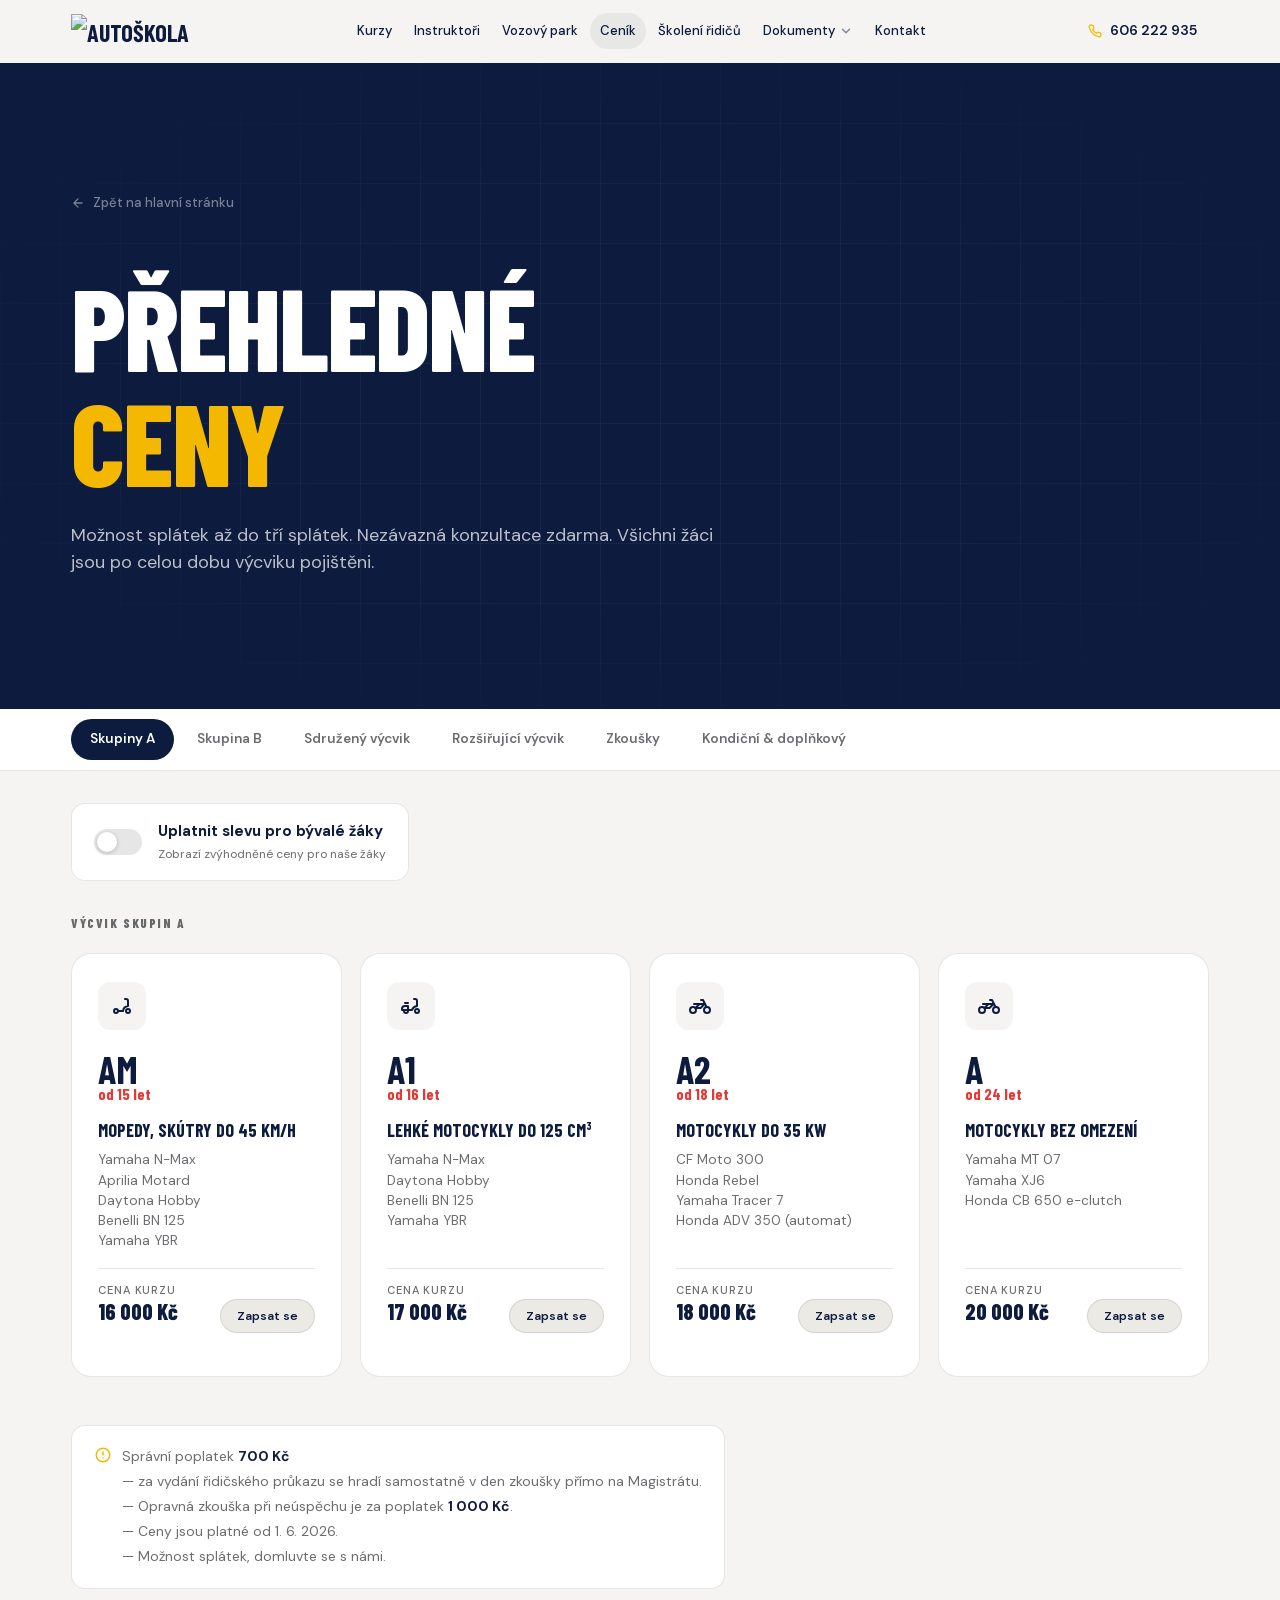
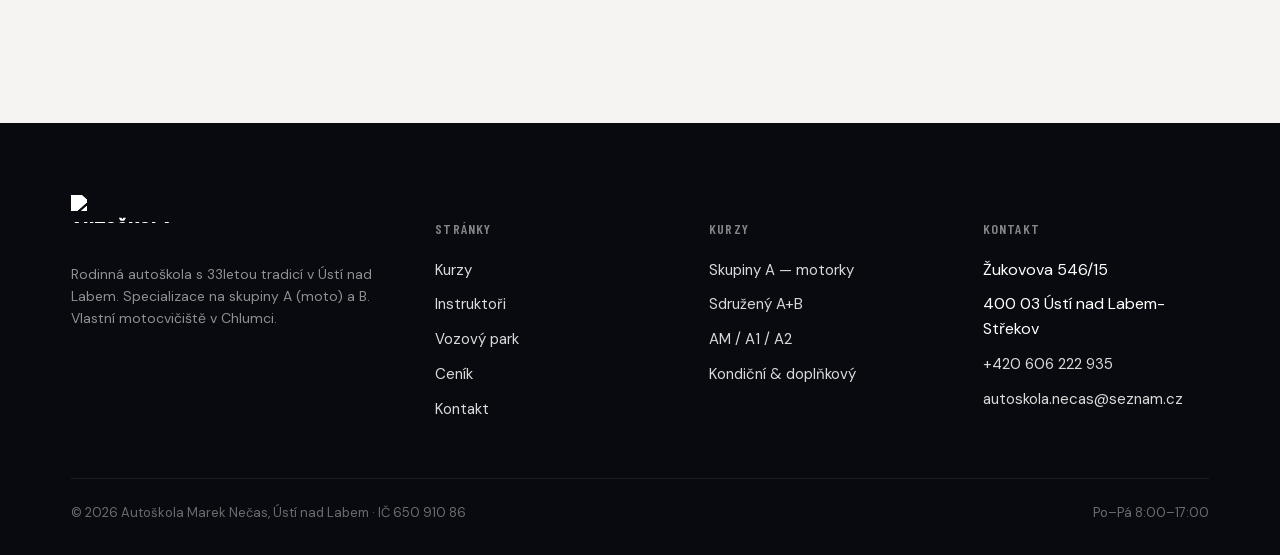
==== cenik.html @ 8b12ded9 "Update pricing details for driving tests and retakes in cenik.html and index.html" ====
<!doctype html>
<html lang="cs">
<head>
<meta charset="utf-8" />
<meta name="viewport" content="width=device-width,initial-scale=1" />
<link rel="icon" href="favicon.ico" sizes="48x48 32x32 16x16">
<link rel="icon" href="favicon.svg" type="image/svg+xml">
<link rel="icon" type="image/png" sizes="48x48" href="favicon-48.png">
<link rel="icon" type="image/png" sizes="32x32" href="favicon-32.png">
<link rel="apple-touch-icon" href="apple-touch-icon.png">
<title>Ceník kurzů — Autoškola Nečas Ústí nad Labem</title>
<meta name="description" content="Kompletní ceník Autoškoly Nečas — skupiny AM, A1, A2, A, sdružený výcvik A+B. Zkoušky, kondiční jízdy, převod žáka. Ústí nad Labem, tel: 606 222 935." />
<link rel="canonical" href="https://www.autoskolanecas.cz/cenik.html" />
<meta name="robots" content="index, follow" />
<meta property="og:type" content="website" />
<meta property="og:url" content="https://www.autoskolanecas.cz/cenik.html" />
<meta property="og:title" content="Ceník kurzů — Autoškola Nečas Ústí nad Labem" />
<meta property="og:description" content="Kompletní ceník Autoškoly Nečas — skupiny AM, A1, A2, A, sdružený výcvik A+B. Zkoušky, kondiční jízdy. Ústí nad Labem." />
<meta property="og:image" content="https://www.autoskolanecas.cz/images/hero_section.jpg" />
<meta property="og:locale" content="cs_CZ" />
<meta property="og:site_name" content="Autoškola Nečas" />
<meta name="twitter:card" content="summary_large_image" />
<meta name="twitter:title" content="Ceník kurzů — Autoškola Nečas Ústí nad Labem" />
<meta name="twitter:description" content="Kompletní ceník Autoškoly Nečas — skupiny AM, A1, A2, A, sdružený výcvik A+B. Ústí nad Labem." />
<meta name="twitter:image" content="https://www.autoskolanecas.cz/images/hero_section.jpg" />
<meta name="geo.region" content="CZ-US" />
<meta name="geo.placename" content="Ústí nad Labem" />
<meta name="geo.position" content="50.6607;14.0335" />
<meta name="ICBM" content="50.6607, 14.0335" />
<link rel="stylesheet" href="css/fonts.css">
<link rel="stylesheet" href="css/style.css">
<link rel="stylesheet" href="css/tabler-subset.css">
<script type="application/ld+json">
{
  "@context": "https://schema.org",
  "@type": "WebPage",
  "@id": "https://www.autoskolanecas.cz/cenik.html",
  "url": "https://www.autoskolanecas.cz/cenik.html",
  "name": "Ceník kurzů — Autoškola Nečas Ústí nad Labem",
  "description": "Kompletní ceník Autoškoly Nečas — skupiny AM, A1, A2, A, sdružený výcvik A+B. Zkoušky, kondiční jízdy, Ústí nad Labem.",
  "isPartOf": {"@id": "https://www.autoskolanecas.cz/#website"},
  "about": {"@id": "https://www.autoskolanecas.cz/#business"},
  "inLanguage": "cs-CZ",
  "breadcrumb": {
    "@type": "BreadcrumbList",
    "itemListElement": [
      {"@type": "ListItem", "position": 1, "name": "Domů", "item": "https://www.autoskolanecas.cz/"},
      {"@type": "ListItem", "position": 2, "name": "Ceník", "item": "https://www.autoskolanecas.cz/cenik.html"}
    ]
  }
}
</script>
<style>
/* PAGE HERO */
.page-hero{background:var(--ink); color:#fff; padding:clamp(80px,11vw,130px) 0 clamp(64px,9vw,104px); position:relative; overflow:hidden}

.page-hero::after{content:""; position:absolute; inset:0; background-image:linear-gradient(rgba(255,255,255,.045) 1px, transparent 1px), linear-gradient(90deg, rgba(255,255,255,.045) 1px, transparent 1px); background-size:60px 60px; -webkit-mask-image:radial-gradient(ellipse at center, black 40%, transparent 85%); mask-image:radial-gradient(ellipse at center, black 40%, transparent 85%); pointer-events:none}
.page-hero__inner{position:relative; z-index:1}
/* Obrázek ceníku dočasně vypnutý — pro obnovení odkomentuj tento blok i <picture> v HTML níže
.page-hero__photo{position:absolute; inset:0; width:100%; height:100%; z-index:0}
.page-hero__photo picture{display:block; width:100%; height:100%}
.page-hero__photo img{width:100%; height:100%; object-fit:cover; object-position:right center}
@media(max-width:600px){.page-hero__photo{display:none}}
*/
.page-hero .eyebrow{color:#FFD94A; border-color:rgba(255,204,0,.30); background:rgba(255,204,0,.10)}
.page-hero h1{color:#fff; margin:20px 0 22px}
.page-hero__lead{font-size:clamp(16px, 1.4vw, 19px); color:rgba(255,255,255,.72); max-width:56ch; line-height:1.55; margin:0; min-height:calc(1.55em * 3)}
@media(max-width:460px){.page-hero__lead{min-height:calc(1.55em * 4)}}
@media(max-width:360px){.page-hero__lead{min-height:calc(1.55em * 5)}}
.back-link{display:inline-flex; align-items:center; gap:8px; color:rgba(255,255,255,.45); font-size:13px; font-weight:500; text-decoration:none; margin-bottom:36px; transition:color .15s ease}
.back-link svg{width:14px; height:14px}
.back-link:hover{color:rgba(255,255,255,.9)}

/* SECTION */
.section{padding:clamp(72px, 10vw, 120px) 0}

/* PRICE TABLE */
.price-list{display:flex; flex-direction:column; gap:10px}
.price-row{display:grid; grid-template-columns:80px 1fr 160px 120px; gap:24px; align-items:center; background:#fff; border:1px solid var(--line); border-radius:var(--r-md); padding:20px 24px; transition:border-color .15s ease}
.price-row:hover{border-color:rgba(245,184,0,.50)}
.price-row.is-feature{background:var(--ink); color:#fff; border-color:transparent}
.price-row.is-feature .price-row__group{color:var(--red-2)}
.price-row.is-feature .price-row__desc{color:rgba(255,255,255,.65)}
.price-row.is-feature .price-row__price{color:#fff}
.price-row.is-feature .price-row__price small{color:rgba(255,255,255,.5)}
.price-row__group{font-family:var(--f-display); font-weight:700; font-size:48px; line-height:1; color:var(--ink)}
.price-row__name{font-family:var(--f-display); font-size:18px; font-weight:700; text-transform:uppercase; line-height:1.1}
.price-row__desc{color:var(--muted); font-size:13px; margin:6px 0 0}
.price-row__price{font-family:var(--f-display); font-weight:800; font-size:24px; color:var(--ink); line-height:1; display:flex; flex-direction:column; gap:4px; text-align:right}
.price-row__price small{font-family:var(--f-text); font-size:11px; font-weight:500; color:var(--muted); letter-spacing:.08em; text-transform:uppercase}
.price-row__action{text-align:right}
@media (max-width:780px){.price-row{grid-template-columns:60px 1fr; gap:14px} .price-row__price, .price-row__action{grid-column:span 2; text-align:left} .price-row__action{padding-top:8px; border-top:1px solid var(--line)} .price-row.is-feature .price-row__action{border-top-color:rgba(255,255,255,.12)} .price-row__group{font-size:38px}}

.price-note{display:inline-flex; align-items:center; gap:10px; font-size:14px; color:var(--muted); background:#fff; border:1px solid var(--line); padding:14px 18px; border-radius:var(--r-md); margin-top:24px}
.price-note svg{width:18px; height:18px; color:var(--red); flex:0 0 auto}

/* COURSE CARDS */
.courses__grid{display:grid; grid-template-columns:repeat(4, 1fr); gap:18px; margin-bottom:8px}
.course{background:#fff; border:1px solid var(--line); border-radius:var(--r-lg); padding:28px 26px; display:flex; flex-direction:column; justify-content:space-between; min-height:300px; transition:box-shadow .2s ease, border-color .2s ease; position:relative}
.course:hover{box-shadow:0 24px 50px -24px rgba(15,17,23,.18); border-color:rgba(245,184,0,.50)}
.course__icon{width:48px; height:48px; border-radius:12px; background:var(--paper); display:flex; align-items:center; justify-content:center; color:var(--ink); margin-bottom:20px; flex-shrink:0}
.course__icon .ti{font-size:24px; line-height:1; display:flex}
.course__icons{display:flex; align-items:center; gap:8px; margin-bottom:20px}
.course__icons .course__icon{margin-bottom:0}
.course__icons-sep{font-size:13px; font-weight:700; opacity:.4; line-height:1}
.course__group{font-family:var(--f-display); font-weight:700; font-size:38px; line-height:1; color:var(--ink); letter-spacing:-.01em; display:flex; align-items:baseline; gap:10px; flex-wrap:wrap}
.course__group .age{font-family:var(--f-text); font-size:11px; font-weight:600; color:var(--muted); letter-spacing:.1em; text-transform:uppercase}
.course__name-row{display:flex; align-items:center; justify-content:space-between; gap:12px; margin:8px 0 10px}
.course__name{font-family:var(--f-display); font-size:18px; font-weight:700; line-height:1.1; text-transform:uppercase; margin:8px 0 10px}
.course__desc{color:var(--muted); font-size:13.5px; line-height:1.5; margin:0 0 16px; flex:1}
.course--feature > div:first-child{display:flex; flex-direction:column}
.course__foot{display:flex; align-items:center; justify-content:space-between; gap:12px; padding-top:16px; border-top:1px solid var(--line); margin-top:auto}
.course__price{font-family:var(--f-display); font-weight:800; font-size:22px; color:var(--ink); line-height:1; display:flex; flex-direction:column; gap:4px}
.course__price small{font-family:var(--f-text); font-size:11px; font-weight:500; color:var(--muted); letter-spacing:.08em; text-transform:uppercase}
.course__more{font-family:var(--f-text); font-size:12px; font-weight:600; color:var(--ink); background:var(--paper-2); border:1px solid var(--line); border-radius:999px; padding:7px 16px; text-decoration:none; white-space:nowrap; flex-shrink:0; transition:background .15s, color .15s, border-color .15s}
.course__more:hover{background:var(--ink); color:#fff; border-color:var(--ink)}
.course--feature{grid-column:span 2; background:var(--ink); color:#fff; display:grid; grid-template-columns:1fr auto; gap:24px; position:relative; overflow:hidden; border-color:transparent}
.course--feature::before{content:""; position:absolute; inset:0; background:radial-gradient(closest-side, rgba(245,184,0,.20), transparent 70%); top:-40%; right:-40%; width:80%; height:80%; filter:blur(40px)}
.course--feature > *{position:relative; z-index:1}
.course--feature .course__icon{background:rgba(255,255,255,.10); color:#fff}
.course--feature .course__group{color:#fff}
.course--feature .course__group .age{color:rgba(255,255,255,.6)}
.course--feature .course__name{color:#fff}
.course--feature .course__desc{color:rgba(255,255,255,.7)}
.course--feature .course__price{color:#fff}
.course--feature .course__price small{color:rgba(255,255,255,.5)}
.course--feature .course__foot{border-top-color:rgba(255,255,255,.14)}
.course--feature .course__more{color:#fff; background:rgba(255,255,255,.10); border-color:rgba(255,255,255,.20)}
.course--feature .course__more:hover{background:var(--red); color:var(--ink); border-color:var(--red)}
.course--dark{background:var(--ink); color:#fff; border-color:transparent}
.course--dark .course__icon{background:rgba(255,255,255,.10); color:#fff}
.course--dark .course__group{color:#fff}
.course--dark .course__group .age{color:rgba(255,255,255,.6)}
.course--dark .course__name{color:#fff}
.course--dark .course__desc{color:rgba(255,255,255,.7)}
.course--dark .course__price{color:#fff}
.course--dark .course__price small{color:rgba(255,255,255,.5)}
.course--dark .course__foot{border-top-color:rgba(255,255,255,.14)}
.course--dark .course__more{color:#fff; background:rgba(255,255,255,.10); border-color:rgba(255,255,255,.20)}
.course--dark .course__more:hover{background:var(--red); color:var(--ink); border-color:var(--red)}
.course--dark:hover{border-color:rgba(245,184,0,.55)}
.course__badge{display:inline-flex; background:var(--red); color:var(--ink); font-size:10px; font-weight:700; letter-spacing:.08em; text-transform:uppercase; padding:4px 9px; border-radius:999px}
.course__top{display:flex; align-items:center; justify-content:space-between; margin-bottom:20px}
.course__top .course__icons{margin-bottom:0}
.course__visual{display:flex; align-items:flex-end; justify-content:flex-end; margin:-28px -26px -28px 0}
.big-letter{font-family:var(--f-display); font-weight:700; font-size:220px; line-height:.78; color:rgba(255,255,255,.06); letter-spacing:-.04em; user-select:none}
@media (max-width:1080px){.courses__grid{grid-template-columns:1fr 1fr} .course--feature{grid-column:span 2}}
@media (max-width:640px){.courses__grid{grid-template-columns:1fr} .course--feature{grid-column:span 1} .big-letter{display:none} .course{min-height:0}}
@media (max-width:480px){.absolvent-bar{flex-wrap:wrap; gap:10px; width:100%} .absolvent-text strong{font-size:14px}}

/* Category dividers */
.price-cat{display:flex; align-items:center; flex-wrap:wrap; gap:8px 16px; padding:36px 0 16px; margin-bottom:4px}
.price-cat:first-child{padding-top:0}
.price-cat__label{font-family:var(--f-display); font-weight:800; font-size:13px; letter-spacing:.12em; text-transform:uppercase; color:var(--muted); white-space:nowrap}
.price-cat__line{flex:1; min-width:24px; height:1px; background:var(--line)}
.price-cat__note{font-size:12px; font-weight:500; color:var(--muted); font-style:italic; word-break:break-word}

/* Anchor tab nav */
.price-nav{background:#fff; border-bottom:1px solid var(--line); position:sticky; top:var(--nav-h); z-index:40; overflow-x:auto; -webkit-overflow-scrolling:touch; scrollbar-width:none}
.price-nav::-webkit-scrollbar{display:none}
.price-nav__inner{display:flex; gap:4px; padding:10px var(--pad); max-width:var(--max); margin:0 auto; white-space:nowrap}
.price-nav__link{display:inline-flex; align-items:center; padding:9px 18px; border-radius:999px; font-size:13.5px; font-weight:600; text-decoration:none; color:var(--muted); transition:background .15s ease, color .15s ease; border:1.5px solid transparent}
.price-nav__link:hover{background:var(--paper); color:var(--ink)}
.price-nav__link.is-active{background:var(--ink); color:#fff}

/* scroll-margin so sticky nav + price-nav don't cover anchors */
.price-anchor{scroll-margin-top:123px}

/* Tabbed panels */
.price-panel{display:none}
.price-panel.is-active{display:block}

/* DISCOUNT PANEL */
.sleva-panel{background:var(--ink); border:1.5px solid rgba(245,184,0,.50); border-radius:var(--r-lg); padding:28px 32px; margin-bottom:48px; position:relative; overflow:hidden}
.sleva-panel::before{content:""; position:absolute; inset:0; background:radial-gradient(600px 300px at 100% 0%, rgba(245,184,0,.15), transparent 60%); pointer-events:none}
.sleva-panel__head{display:flex; align-items:center; gap:14px; margin-bottom:20px; position:relative; z-index:1}
.sleva-panel__icon{width:44px; height:44px; background:var(--red); border-radius:12px; display:flex; align-items:center; justify-content:center; flex-shrink:0}
.sleva-panel__icon svg{width:22px; height:22px; color:var(--ink)}
.sleva-panel__title{font-family:var(--f-display); font-weight:800; font-size:20px; text-transform:uppercase; color:#fff; letter-spacing:.01em}
.sleva-panel__grid{display:grid; grid-template-columns:repeat(3,1fr); gap:16px; position:relative; z-index:1}
.sleva-panel__item{background:rgba(255,255,255,.06); border:1px solid rgba(255,255,255,.10); border-radius:var(--r-md); padding:18px 20px}
.sleva-panel__amount{font-family:var(--f-display); font-weight:700; font-size:32px; color:var(--red-2); line-height:1; margin-bottom:8px}
.sleva-panel__desc{font-size:13px; color:rgba(255,255,255,.70); line-height:1.5}
.sleva-panel__desc strong{color:#fff; font-weight:600}
@media(max-width:680px){.sleva-panel__grid{grid-template-columns:1fr} .sleva-panel{padding:20px 20px}}

.course__name-row .course__name{margin:0}

/* ABSOLVENT TOGGLE */
.absolvent-bar{display:inline-flex; align-items:center; gap:16px; background:#fff; border:1.5px solid var(--line); border-radius:var(--r-md); padding:16px 22px; margin-bottom:32px; cursor:pointer; transition:border-color .15s, box-shadow .15s; user-select:none}
.absolvent-bar:hover{border-color:rgba(245,184,0,.55); box-shadow:0 4px 16px -8px rgba(15,17,23,.10)}
.absolvent-bar input{position:absolute; opacity:0; width:0; height:0; pointer-events:none}
.absolvent-switch{width:48px; height:26px; background:var(--line); border-radius:999px; position:relative; flex-shrink:0; transition:background .2s}
.absolvent-switch::after{content:""; position:absolute; top:3px; left:3px; width:20px; height:20px; background:#fff; border-radius:50%; box-shadow:0 1px 4px rgba(0,0,0,.22); transition:transform .2s}
.absolvent-bar:has(input:checked) .absolvent-switch{background:var(--red)}
.absolvent-bar:has(input:checked) .absolvent-switch::after{transform:translateX(22px)}
.absolvent-text{display:flex; flex-direction:column; gap:2px}
.absolvent-text strong{font-size:15px; font-weight:700; color:var(--ink)}
.absolvent-text span{font-size:12px; color:var(--muted)}

/* PRICE TOGGLE */
.price-swap{display:grid}
.price-std,.price-was{grid-row:1;grid-column:1}
.price-was{visibility:hidden; text-decoration:line-through; text-decoration-color:#FFD94A; text-decoration-thickness:1.5px; opacity:.6}
.price-dis{visibility:hidden; display:block}
.price-spacer{display:block; height:22px; flex-shrink:0}
.price-for{display:none}
.is-absolvent .price-std{visibility:hidden}
.is-absolvent .price-was{visibility:visible}
.is-absolvent .price-dis{visibility:visible}

</style>
</head>
<body>

<!-- NAV -->
<nav class="nav is-transparent" id="siteNav" aria-label="Hlavní navigace">
  <div class="nav__inner">
    <a href="index.html" class="logo"><img src="images/necas.svg" alt="Autoškola Nečas" width="135" height="34"></a>
    <div class="nav__links">
      <a href="index.html#kurzy">Kurzy</a>
      <a href="instruktori.html">Instruktoři</a>
      <a href="vozovy-park.html">Vozový park</a>
      <a href="cenik.html" class="active">Ceník</a>
      <a href="skoleni-ridicu.html">Školení řidičů</a>
      <div class="nav__drop">
        <a href="#">Dokumenty <svg viewBox="0 0 24 24" fill="none" stroke="currentColor" stroke-width="2.5" stroke-linecap="round" stroke-linejoin="round"><path d="M6 9l6 6 6-6"/></svg></a>
        <div class="nav__drop-menu">
          <a href="https://www.autoskolanecas.cz/_files/ugd/nova_zadost.pdf" target="_blank" download><div class="nav__drop-icon"><svg viewBox="0 0 24 24" fill="none" stroke="currentColor" stroke-width="2" stroke-linecap="round" stroke-linejoin="round"><path d="M14 2H6a2 2 0 0 0-2 2v16a2 2 0 0 0 2 2h12a2 2 0 0 0 2-2V8z"/><polyline points="14 2 14 8 20 8"/></svg></div><div class="nav__drop-label"><span>Přihláška do kurzu</span><small>PDF ke stažení</small></div></a>
          <a href="https://www.autoskolanecas.cz/_files/ugd/Posudekozdravotnizpusobilosti.doc" target="_blank" download><div class="nav__drop-icon"><svg viewBox="0 0 24 24" fill="none" stroke="currentColor" stroke-width="2" stroke-linecap="round" stroke-linejoin="round"><path d="M14 2H6a2 2 0 0 0-2 2v16a2 2 0 0 0 2 2h12a2 2 0 0 0 2-2V8z"/><polyline points="14 2 14 8 20 8"/></svg></div><div class="nav__drop-label"><span>Posudek zdravotní způsobilosti</span><small>DOC ke stažení</small></div></a>
        </div>
      </div>
      <a href="index.html#kontakt">Kontakt</a>
    </div>
    <div class="nav__cta">
      <a href="tel:+420606222935" class="nav__phone">
        <svg viewBox="0 0 24 24" fill="none" stroke="currentColor" stroke-width="2.2" stroke-linecap="round" stroke-linejoin="round"><path d="M22 16.92v3a2 2 0 0 1-2.18 2 19.79 19.79 0 0 1-8.63-3.07 19.5 19.5 0 0 1-6-6A19.79 19.79 0 0 1 2.12 4.18 2 2 0 0 1 4.11 2h3a2 2 0 0 1 2 1.72c.13.96.37 1.9.72 2.81a2 2 0 0 1-.45 2.11L8.09 9.91a16 16 0 0 0 6 6l1.27-1.27a2 2 0 0 1 2.11-.45c.91.35 1.85.59 2.81.72A2 2 0 0 1 22 16.92z"/></svg>
        606 222 935
      </a>
      <button class="nav__burger" id="burgerBtn" aria-label="Menu">
        <svg viewBox="0 0 24 24" fill="none" stroke="currentColor" stroke-width="2" stroke-linecap="round"><path d="M4 7h16M4 12h16M4 17h16"/></svg>
      </button>
    </div>
  </div>
</nav>
<div class="nav__drawer" id="navDrawer">
  <button class="nav__drawer-close" id="drawerClose"><svg viewBox="0 0 24 24" width="20" height="20" fill="none" stroke="currentColor" stroke-width="2" stroke-linecap="round"><path d="M6 6l12 12M18 6L6 18"/></svg></button>
  <div class="nav__drawer-card">
    <a href="index.html#kurzy">Kurzy <svg viewBox="0 0 24 24" width="18" height="18" fill="none" stroke="currentColor" stroke-width="2" stroke-linecap="round"><path d="M5 12h14M13 6l6 6-6 6"/></svg></a>
    <a href="instruktori.html">Instruktoři <svg viewBox="0 0 24 24" width="18" height="18" fill="none" stroke="currentColor" stroke-width="2" stroke-linecap="round"><path d="M5 12h14M13 6l6 6-6 6"/></svg></a>
    <a href="vozovy-park.html">Vozový park <svg viewBox="0 0 24 24" width="18" height="18" fill="none" stroke="currentColor" stroke-width="2" stroke-linecap="round"><path d="M5 12h14M13 6l6 6-6 6"/></svg></a>
    <a href="cenik.html" style="background:var(--paper)">Ceník <svg viewBox="0 0 24 24" width="18" height="18" fill="none" stroke="currentColor" stroke-width="2" stroke-linecap="round"><path d="M5 12h14M13 6l6 6-6 6"/></svg></a>
    <a href="skoleni-ridicu.html">Školení řidičů <svg viewBox="0 0 24 24" width="18" height="18" fill="none" stroke="currentColor" stroke-width="2" stroke-linecap="round"><path d="M5 12h14M13 6l6 6-6 6"/></svg></a>
    <a href="index.html#kontakt">Kontakt <svg viewBox="0 0 24 24" width="18" height="18" fill="none" stroke="currentColor" stroke-width="2" stroke-linecap="round"><path d="M5 12h14M13 6l6 6-6 6"/></svg></a>
    <a href="tel:+420606222935" style="margin-top:8px; background:var(--red); color:var(--ink);">Zavolat: 606 222 935 <svg viewBox="0 0 24 24" width="18" height="18" fill="none" stroke="currentColor" stroke-width="2" stroke-linecap="round"><path d="M22 16.92v3a2 2 0 0 1-2.18 2 19.79 19.79 0 0 1-8.63-3.07 19.5 19.5 0 0 1-6-6A19.79 19.79 0 0 1 2.12 4.18 2 2 0 0 1 4.11 2h3a2 2 0 0 1 2 1.72c.13.96.37 1.9.72 2.81a2 2 0 0 1-.45 2.11L8.09 9.91a16 16 0 0 0 6 6l1.27-1.27a2 2 0 0 1 2.11-.45c.91.35 1.85.59 2.81.72A2 2 0 0 1 22 16.92z"/></svg></a>
  </div>
</div>

<main>

<!-- PAGE HERO -->
<section class="page-hero">
  <!-- Obrázek ceníku dočasně vypnutý — pro obnovení odkomentuj a zapni i CSS blok .page-hero__photo
  <div class="page-hero__photo" aria-hidden="true">
    <picture>
      <source media="(max-width:600px)" srcset="images/cenik_hero_mobile.jpg">
      <img src="images/cenik_final.webp" width="2352" height="1008" alt="Ceník výcviku Autoškoly Nečas — platný od 1. 6. 2026">
    </picture>
  </div>
  -->
  <div class="container">
    <div class="page-hero__inner">
      <a href="index.html" class="back-link" data-anim="fade">
        <svg viewBox="0 0 24 24" fill="none" stroke="currentColor" stroke-width="2.2" stroke-linecap="round" stroke-linejoin="round"><path d="M19 12H5M12 19l-7-7 7-7"/></svg>
        Zpět na hlavní stránku
      </a>
      <h1 data-anim="up" data-delay="2">Přehledné<br/><span class="accent">ceny</span></h1>
      <p class="page-hero__lead" data-anim="up" data-delay="3">Možnost splátek až do tří splátek. Nezávazná konzultace zdarma. Všichni žáci jsou po celou dobu výcviku pojištěni.</p>
    </div>
  </div>
</section>

<nav class="price-nav" aria-label="Sekce ceníku">
  <div class="price-nav__inner">
    <a href="#skupiny-a" class="price-nav__link is-active" data-tab="skupiny-a">Skupiny A</a>
    <a href="#skupina-b" class="price-nav__link" data-tab="skupina-b">Skupina B</a>
    <a href="#sdruzeny" class="price-nav__link" data-tab="sdruzeny">Sdružený výcvik</a>
    <a href="#rozsirujici" class="price-nav__link" data-tab="rozsirujici">Rozšiřující výcvik</a>
    <a href="#zkousky" class="price-nav__link" data-tab="zkousky">Zkoušky</a>
    <a href="#kondicni" class="price-nav__link" data-tab="kondicni">Kondiční &amp; doplňkový</a>
  </div>
</nav>

<!-- PRICE TABLE -->
<section class="section" style="background:var(--paper); padding-top:32px">
  <div class="container">

    <!-- ABSOLVENT TOGGLE -->
    <label class="absolvent-bar" data-anim="up">
      <input type="checkbox" id="absolventCheck">
      <span class="absolvent-switch"></span>
      <span class="absolvent-text">
        <strong>Uplatnit slevu pro bývalé žáky</strong>
        <span>Zobrazí zvýhodněné ceny pro naše žáky</span>
      </span>
    </label>

    <!-- Panel: Skupiny A -->
    <div class="price-panel is-active" id="pnl-skupiny-a">
      <div class="price-cat" data-anim="fade">
        <span class="price-cat__label">Výcvik skupin A</span>
      </div>
      <div class="courses__grid">
        <article class="course" data-anim="up">
          <div class="course__icon"><i class="ti ti-scooter"></i></div>
          <div class="course__group">AM</div>
          <div style="font-size:16px;font-weight:700;font-family:var(--f-display);color:#E53935;margin:-6px 0 6px">od 15 let</div>
          <div class="course__name">Mopedy, skútry do 45&nbsp;km/h</div>
          <p class="course__desc">Yamaha N-Max<br>Aprilia Motard<br>Daytona Hobby<br>Benelli BN 125<br>Yamaha YBR</p>
          <div class="course__foot">
            <div class="course__price"><small>cena kurzu</small>16 000 Kč<span class="price-spacer"></span></div>
            <a href="index.html#contactForm" class="course__more">Zapsat se</a>
          </div>
        </article>
        <article class="course" data-anim="up" data-delay="1">
          <div class="course__icon"><i class="ti ti-moped"></i></div>
          <div class="course__group">A1</div>
          <div style="font-size:16px;font-weight:700;font-family:var(--f-display);color:#E53935;margin:-6px 0 6px">od 16 let</div>
          <div class="course__name">Lehké motocykly do 125&nbsp;cm³</div>
          <p class="course__desc">Yamaha N-Max<br>Daytona Hobby<br>Benelli BN 125<br>Yamaha YBR</p>
          <div class="course__foot">
            <div class="course__price"><small>cena kurzu</small><span class="price-swap"><span class="price-std">17 000 Kč</span><span class="price-was">17 000 Kč</span></span><span class="price-dis">15 000 Kč</span><small class="price-for">pro naše žáky sk. A</small></div>
            <a href="index.html#contactForm" class="course__more">Zapsat se</a>
          </div>
        </article>
        <article class="course" data-anim="up" data-delay="2">
          <div class="course__icon"><i class="ti ti-motorbike"></i></div>
          <div class="course__group">A2</div>
          <div style="font-size:16px;font-weight:700;font-family:var(--f-display);color:#E53935;margin:-6px 0 6px">od 18 let</div>
          <div class="course__name">Motocykly do 35&nbsp;kW</div>
          <p class="course__desc">CF Moto 300<br>Honda Rebel<br>Yamaha Tracer 7<br>Honda ADV 350 (automat)</p>
          <div class="course__foot">
            <div class="course__price"><small>cena kurzu</small><span class="price-swap"><span class="price-std">18 000 Kč</span><span class="price-was">18 000 Kč</span></span><span class="price-dis">16 000 Kč</span><small class="price-for">pro naše žáky sk. A</small></div>
            <a href="index.html#contactForm" class="course__more">Zapsat se</a>
          </div>
        </article>
        <article class="course" data-anim="up" data-delay="3">
          <div class="course__icon"><i class="ti ti-motorbike"></i></div>
          <div class="course__group">A</div>
          <div style="font-size:16px;font-weight:700;font-family:var(--f-display);color:#E53935;margin:-6px 0 6px">od 24 let</div>
          <div class="course__name">Motocykly bez omezení</div>
          <p class="course__desc">Yamaha MT 07<br>Yamaha XJ6<br>Honda CB 650 e-clutch</p>
          <div class="course__foot">
            <div class="course__price"><small>cena kurzu</small><span class="price-swap"><span class="price-std">20 000 Kč</span><span class="price-was">20 000 Kč</span></span><span class="price-dis">18 000 Kč</span><small class="price-for">pro naše žáky sk. A</small></div>
            <a href="index.html#contactForm" class="course__more">Zapsat se</a>
          </div>
        </article>
      </div>
    </div>

    <!-- Panel: Skupina B -->
    <div class="price-panel" id="pnl-skupina-b">
      <div class="price-cat" data-anim="fade">
        <span class="price-cat__label">Výcvik skupiny B</span>
      </div>
      <div class="courses__grid">
        <article class="course course--feature" data-anim="up">
          <div>
            <div class="course__icons"><div class="course__icon"><i class="ti ti-car"></i></div></div>
            <div class="course__group">B</div>
            <div style="font-size:16px;font-weight:700;font-family:var(--f-display);color:#E53935;margin:-6px 0 6px">od 18 let</div>
            <div class="course__name">Osobní automobily</div>
            <p class="course__desc">Toyota Aygo, Citroën C3 · automat Toyota Corolla k&nbsp;dispozici · vozidla do 3,5&nbsp;t</p>
            <div class="course__foot">
              <div class="course__price"><small>cena kurzu</small><span class="price-swap"><span class="price-std">21 000 Kč</span><span class="price-was">21 000 Kč</span></span><span class="price-dis">18 000 Kč</span><small class="price-for">pro naše žáky sk. A</small></div>
              <a href="index.html#contactForm" class="course__more">Zapsat se</a>
            </div>
          </div>
          <div class="course__visual"><span class="big-letter">B</span></div>
        </article>
      </div>
    </div>

    <!-- Panel: Sdružený výcvik -->
    <div class="price-panel" id="pnl-sdruzeny">
      <div class="price-cat" data-anim="fade">
        <span class="price-cat__label">Sdružený výcvik moto + auto</span>
      </div>
      <div class="courses__grid">
        <article class="course course--dark" data-anim="up">
          <div class="course__icons"><div class="course__icon"><i class="ti ti-moped"></i></div><span class="course__icons-sep">+</span><div class="course__icon"><i class="ti ti-car"></i></div></div>
          <div class="course__group">A1+B <span class="age">od 18 let</span></div>
          <div class="course__name">A1 + osobní automobil</div>
          <p class="course__desc">A1 (125&nbsp;cm³) + Toyota Aygo, Citroën C3 · automat Corolla k&nbsp;dispozici</p>
          <div class="course__foot">
            <div class="course__price"><small>cena kurzu</small><span class="price-swap"><span class="price-std">33 000 Kč</span><span class="price-was">33 000 Kč</span></span><span class="price-dis">30 000 Kč</span><small class="price-for">pro naše žáky sk. A</small></div>
            <a href="index.html#contactForm" class="course__more">Zapsat se</a>
          </div>
        </article>
        <article class="course course--dark" data-anim="up" data-delay="1">
          <div class="course__icons"><div class="course__icon"><i class="ti ti-motorbike"></i></div><span class="course__icons-sep">+</span><div class="course__icon"><i class="ti ti-car"></i></div></div>
          <div class="course__group">A2+B <span class="age">od 18 let</span></div>
          <div class="course__name">A2 + osobní automobil</div>
          <p class="course__desc">A2 (35&nbsp;kW) + Toyota Aygo, Citroën C3 · automat Corolla k&nbsp;dispozici</p>
          <div class="course__foot">
            <div class="course__price"><small>cena kurzu</small><span class="price-swap"><span class="price-std">34 000 Kč</span><span class="price-was">34 000 Kč</span></span><span class="price-dis">31 000 Kč</span><small class="price-for">pro naše žáky sk. A</small></div>
            <a href="index.html#contactForm" class="course__more">Zapsat se</a>
          </div>
        </article>
        <article class="course course--feature" data-anim="up" data-delay="2">
          <div>
            <div class="course__top">
              <div class="course__icons"><div class="course__icon"><i class="ti ti-motorbike"></i></div><span class="course__icons-sep">+</span><div class="course__icon"><i class="ti ti-car"></i></div></div>
              <div class="course__badge">Nejoblíbenější</div>
            </div>
            <div class="course__group">A+B <span class="age">od 24 let</span></div>
            <div class="course__name">Plné A + osobní automobil</div>
            <p class="course__desc">Yamaha MT 07 nebo XJ6 · Toyota Aygo, Citroën C3 · nejlepší poměr cena/oprávnění</p>
            <div class="course__foot">
              <div class="course__price"><small>cena kurzu</small><span class="price-swap"><span class="price-std">35 000 Kč</span><span class="price-was">35 000 Kč</span></span><span class="price-dis">32 000 Kč</span><small class="price-for">pro naše žáky sk. A</small></div>
              <a href="index.html#contactForm" class="course__more">Zapsat se</a>
            </div>
          </div>
          <div class="course__visual"><span class="big-letter">A</span></div>
        </article>
      </div>
    </div>

    <!-- Panel: Rozšiřující výcvik -->
    <div class="price-panel" id="pnl-rozsirujici">
      <div class="price-cat" data-anim="fade">
        <span class="price-cat__label">Rozšiřující výcvik — upgrade skupin A</span>
      </div>
      <div class="courses__grid">
        <article class="course" data-anim="up">
          <div class="course__icon"><i class="ti ti-moped"></i></div>
          <div class="course__group" style="font-size:26px">A1 → A2</div>
          <div class="course__name">Rozšíření z A1 na A2</div>
          <p class="course__desc">Zkrácený výcvik pro držitele A1 · podmínka: 2 roky s&nbsp;A1</p>
          <div class="course__foot">
            <div class="course__price"><small>cena kurzu</small><span class="price-swap"><span class="price-std">6 000 Kč</span><span class="price-was">6 000 Kč</span></span><span class="price-dis">4 000 Kč</span><small class="price-for">pro naše žáky sk. A</small></div>
            <a href="index.html#contactForm" class="course__more">Zájem</a>
          </div>
        </article>
        <article class="course" data-anim="up" data-delay="1">
          <div class="course__icon"><i class="ti ti-motorbike"></i></div>
          <div class="course__group" style="font-size:26px">A2 → A</div>
          <div class="course__name">Rozšíření z A2 na plné A</div>
          <p class="course__desc">Zkrácený výcvik pro držitele A2 · podmínka: 2 roky s&nbsp;A2</p>
          <div class="course__foot">
            <div class="course__price"><small>cena kurzu</small><span class="price-swap"><span class="price-std">6 000 Kč</span><span class="price-was">6 000 Kč</span></span><span class="price-dis">4 000 Kč</span><small class="price-for">pro naše žáky sk. A</small></div>
            <a href="index.html#contactForm" class="course__more">Zájem</a>
          </div>
        </article>
        <article class="course" data-anim="up" data-delay="2">
          <div class="course__icon"><i class="ti ti-motorbike"></i></div>
          <div class="course__group" style="font-size:26px">A1 → A</div>
          <div class="course__name">Přímé rozšíření z A1 na plné A</div>
          <p class="course__desc">Pro držitele A1 — přeskočení A2 · rozšířený výcvik</p>
          <div class="course__foot">
            <div class="course__price"><small>cena kurzu</small><span class="price-swap"><span class="price-std">12 000 Kč</span><span class="price-was">12 000 Kč</span></span><span class="price-dis">10 000 Kč</span><small class="price-for">pro naše žáky sk. A</small></div>
            <a href="index.html#contactForm" class="course__more">Zájem</a>
          </div>
        </article>
        <article class="course" data-anim="up" data-delay="3">
          <div class="course__icon"><i class="ti ti-motorbike"></i></div>
          <div class="course__group" style="font-size:26px">A2 → A+</div>
          <div class="course__name">Rozšíření A2 → A (rozšířený výcvik)</div>
          <p class="course__desc">Komplexní výcvik pro přechod z&nbsp;A2 na neomezené A</p>
          <div class="course__foot">
            <div class="course__price"><small>cena kurzu</small><span class="price-swap"><span class="price-std">12 000 Kč</span><span class="price-was">12 000 Kč</span></span><span class="price-dis">10 000 Kč</span><small class="price-for">pro naše žáky sk. A</small></div>
            <a href="index.html#contactForm" class="course__more">Zájem</a>
          </div>
        </article>
      </div>
      <div class="price-cat" data-anim="fade" style="padding-top:28px">
        <span class="price-cat__label">Rozšíření + skupina B — kombinované balíčky</span>
      </div>
      <div class="courses__grid">
        <article class="course course--dark" data-anim="up">
          <div class="course__icons"><div class="course__icon"><i class="ti ti-motorbike"></i></div><span class="course__icons-sep">+</span><div class="course__icon"><i class="ti ti-car"></i></div></div>
          <div class="course__group" style="font-size:26px">A1/A + B</div>
          <div class="course__name">Rozšíření A1→A + skupina B</div>
          <p class="course__desc">Plné A + osobní automobil</p>
          <div class="course__foot">
            <div class="course__price"><small>cena balíčku</small><span class="price-swap"><span class="price-std">30 000 Kč</span><span class="price-was">30 000 Kč</span></span><span class="price-dis">27 000 Kč</span><small class="price-for">pro naše žáky sk. A1</small></div>
            <a href="index.html#contactForm" class="course__more">Zájem</a>
          </div>
        </article>
        <article class="course course--dark" data-anim="up" data-delay="1">
          <div class="course__icons"><div class="course__icon"><i class="ti ti-moped"></i></div><span class="course__icons-sep">+</span><div class="course__icon"><i class="ti ti-car"></i></div></div>
          <div class="course__group" style="font-size:26px">A1/A2 + B</div>
          <div class="course__name">Rozšíření A1→A2 + skupina B</div>
          <p class="course__desc">A2 + osobní automobil</p>
          <div class="course__foot">
            <div class="course__price"><small>cena balíčku</small><span class="price-swap"><span class="price-std">28 000 Kč</span><span class="price-was">28 000 Kč</span></span><span class="price-dis">25 000 Kč</span><small class="price-for">pro naše žáky sk. A1</small></div>
            <a href="index.html#contactForm" class="course__more">Zájem</a>
          </div>
        </article>
        <article class="course course--dark" data-anim="up" data-delay="2">
          <div class="course__icons"><div class="course__icon"><i class="ti ti-motorbike"></i></div><span class="course__icons-sep">+</span><div class="course__icon"><i class="ti ti-car"></i></div></div>
          <div class="course__group" style="font-size:26px">A2/A + B</div>
          <div class="course__name">Rozšíření A2→A + skupina B</div>
          <p class="course__desc">Plné A + osobní automobil</p>
          <div class="course__foot">
            <div class="course__price"><small>cena balíčku</small><span class="price-swap"><span class="price-std">28 000 Kč</span><span class="price-was">28 000 Kč</span></span><span class="price-dis">25 000 Kč</span><small class="price-for">pro naše žáky sk. A2</small></div>
            <a href="index.html#contactForm" class="course__more">Zájem</a>
          </div>
        </article>
      </div>
    </div>

    <!-- Panel: Zkoušky -->
    <div class="price-panel" id="pnl-zkousky">
      <div class="price-cat" data-anim="fade">
        <span class="price-cat__label">Zkoušky z odborné způsobilosti</span>
      </div>
      <div class="courses__grid">
        <article class="course" data-anim="up">
          <div class="course__icon"><i class="ti ti-certificate"></i></div>
          <div class="course__group">AM/A1</div>
          <div class="course__name">Zkouška skupin AM nebo A1</div>
          <p class="course__desc">2 jízdy · správní poplatek 700&nbsp;Kč se platí zvlášť na Magistrátu v den zkoušky</p>
          <div class="course__foot">
            <div class="course__price"><small>cena zkoušky</small>6 000 Kč</div>
          </div>
        </article>
        <article class="course" data-anim="up" data-delay="1">
          <div class="course__icon"><i class="ti ti-certificate"></i></div>
          <div class="course__group">A2</div>
          <div class="course__name">Zkouška skupiny A2</div>
          <p class="course__desc">2 jízdy · správní poplatek 700&nbsp;Kč se platí zvlášť na Magistrátu v den zkoušky</p>
          <div class="course__foot">
            <div class="course__price"><small>cena zkoušky</small>6 000 Kč</div>
          </div>
        </article>
        <article class="course" data-anim="up" data-delay="2">
          <div class="course__icon"><i class="ti ti-certificate"></i></div>
          <div class="course__group">A</div>
          <div class="course__name">Zkouška skupiny A</div>
          <p class="course__desc">2 jízdy · správní poplatek 700&nbsp;Kč se platí zvlášť na Magistrátu v den zkoušky</p>
          <div class="course__foot">
            <div class="course__price"><small>cena zkoušky</small>6 000 Kč</div>
          </div>
        </article>
        <article class="course" data-anim="up" data-delay="3">
          <div class="course__icon"><i class="ti ti-certificate"></i></div>
          <div class="course__group">B</div>
          <div class="course__name">Zkouška skupiny B</div>
          <p class="course__desc">2 jízdy · správní poplatek 700&nbsp;Kč se platí zvlášť na Magistrátu v den zkoušky</p>
          <div class="course__foot">
            <div class="course__price"><small>cena zkoušky</small>6 000 Kč</div>
          </div>
        </article>
        <article class="course course--dark" data-anim="up">
          <div class="course__icons"><div class="course__icon"><i class="ti ti-moped"></i></div><span class="course__icons-sep">+</span><div class="course__icon"><i class="ti ti-car"></i></div></div>
          <div class="course__group" style="font-size:28px">A1+B</div>
          <div class="course__name">Zkouška sdruženého A1+B</div>
          <p class="course__desc">Zkouška moto i auto v jednom termínu · správní poplatek 700&nbsp;Kč zvlášť</p>
          <div class="course__foot">
            <div class="course__price"><small>cena zkoušky</small>10 000 Kč</div>
          </div>
        </article>
        <article class="course course--dark" data-anim="up" data-delay="1">
          <div class="course__icons"><div class="course__icon"><i class="ti ti-motorbike"></i></div><span class="course__icons-sep">+</span><div class="course__icon"><i class="ti ti-car"></i></div></div>
          <div class="course__group" style="font-size:28px">A2+B</div>
          <div class="course__name">Zkouška sdruženého A2+B</div>
          <p class="course__desc">Zkouška moto i auto v jednom termínu · správní poplatek 700&nbsp;Kč zvlášť</p>
          <div class="course__foot">
            <div class="course__price"><small>cena zkoušky</small>10 000 Kč</div>
          </div>
        </article>
        <article class="course course--dark" data-anim="up" data-delay="2">
          <div class="course__icons"><div class="course__icon"><i class="ti ti-motorbike"></i></div><span class="course__icons-sep">+</span><div class="course__icon"><i class="ti ti-car"></i></div></div>
          <div class="course__group" style="font-size:28px">A+B</div>
          <div class="course__name">Zkouška sdruženého A+B</div>
          <p class="course__desc">Zkouška moto i auto v jednom termínu · správní poplatek 700&nbsp;Kč zvlášť</p>
          <div class="course__foot">
            <div class="course__price"><small>cena zkoušky</small>10 000 Kč</div>
          </div>
        </article>
      </div>
    </div>

    <!-- Panel: Kondiční & doplňkový -->
    <div class="price-panel" id="pnl-kondicni">
      <div class="price-cat" data-anim="fade">
        <span class="price-cat__label">Kondiční &amp; doplňkový výcvik</span>
      </div>
      <div class="courses__grid">
        <article class="course" data-anim="up">
          <div class="course__icon"><i class="ti ti-device-gamepad-2"></i></div>
          <div class="course__group" style="font-size:24px">Mototrenažér</div>
          <div class="course__name">Kondiční výcvik na trenažéru</div>
          <p class="course__desc">90 minut · dle individuální potřeby · všechny skupiny A</p>
          <div class="course__foot">
            <div class="course__price"><small>cena / 90 min</small>600 Kč</div>
            <a href="index.html#contactForm" class="course__more">Objednat</a>
          </div>
        </article>
        <article class="course" data-anim="up" data-delay="1">
          <div class="course__icon"><i class="ti ti-route"></i></div>
          <div class="course__group" style="font-size:24px">Motocvičiště</div>
          <div class="course__name">Kondiční výcvik na cvičišti</div>
          <p class="course__desc">90 minut · vlastní cvičiště Chlumec, ul. U&nbsp;Šmelce · skupiny AM, A1, A2, A</p>
          <div class="course__foot">
            <div class="course__price"><small>cena / 90 min</small>1 000 Kč</div>
            <a href="index.html#contactForm" class="course__more">Objednat</a>
          </div>
        </article>
        <article class="course" data-anim="up" data-delay="2">
          <div class="course__icon"><i class="ti ti-motorbike"></i></div>
          <div class="course__group" style="font-size:24px">Jízdy A</div>
          <div class="course__name">Jízdy v provozu — skupiny A</div>
          <p class="course__desc">90 minut reálné jízdy na silnici s&nbsp;instruktorem</p>
          <div class="course__foot">
            <div class="course__price"><small>cena / 90 min</small>1 500 Kč</div>
            <a href="index.html#contactForm" class="course__more">Objednat</a>
          </div>
        </article>
        <article class="course" data-anim="up" data-delay="3">
          <div class="course__icon"><i class="ti ti-book"></i></div>
          <div class="course__group" style="font-size:24px">Teorie</div>
          <div class="course__name">Konzultace teorie</div>
          <p class="course__desc">90 minut · individuální příprava na teorii nebo doučení</p>
          <div class="course__foot">
            <div class="course__price"><small>cena / 90 min</small>600 Kč</div>
            <a href="index.html#contactForm" class="course__more">Objednat</a>
          </div>
        </article>
        <article class="course" data-anim="up">
          <div class="course__icon"><i class="ti ti-car"></i></div>
          <div class="course__group" style="font-size:24px">Jízdy B</div>
          <div class="course__name">Kondiční jízda — skupina B</div>
          <p class="course__desc">90 minut reálné jízdy v&nbsp;provozu nebo na cvičišti s&nbsp;instruktorem</p>
          <div class="course__foot">
            <div class="course__price"><small>cena / 90 min</small>1 000 Kč</div>
            <a href="index.html#contactForm" class="course__more">Objednat</a>
          </div>
        </article>
        <article class="course" data-anim="up" data-delay="1">
          <div class="course__icon"><i class="ti ti-tractor"></i></div>
          <div class="course__group" style="font-size:24px">Čtyřkolka</div>
          <div class="course__name">Kondiční jízdy — CF Moto 650 Gladiator</div>
          <p class="course__desc">90 minut · městský a příměstský provoz nebo cvičiště Chlumec</p>
          <div class="course__foot">
            <div class="course__price"><small>cena / 90 min</small>1 500 Kč</div>
            <a href="index.html#contactForm" class="course__more">Objednat</a>
          </div>
        </article>
        <article class="course" data-anim="up" data-delay="2">
          <div class="course__icon"><i class="ti ti-transfer"></i></div>
          <div class="course__group" style="font-size:24px">Převod žáka</div>
          <div class="course__name">Převod žáka z jiné autoškoly</div>
          <p class="course__desc">Jednorázová platba za administrativní zpracování převodu</p>
          <div class="course__foot">
            <div class="course__price"><small>jednorázově</small>1 000 Kč</div>
            <a href="index.html#contactForm" class="course__more">Kontakt</a>
          </div>
        </article>
      </div>
    </div>

    <!-- Panel: Školení řidičů -->
    <div class="price-panel" id="pnl-skoleni">
      <div class="price-cat" data-anim="fade">
        <span class="price-cat__label">Školení řidičů</span>
      </div>
      <div class="courses__grid">
        <article class="course" data-anim="up">
          <div class="course__icon"><i class="ti ti-users"></i></div>
          <div class="course__group" style="font-size:28px">Referenti</div>
          <div class="course__name">Školení řidičů referentů</div>
          <p class="course__desc">Školení pro zaměstnance využívající vozidlo k pracovním účelům · všechny skupiny</p>
          <div class="course__foot">
            <div class="course__price"><small>cena / osobu</small>400 Kč</div>
            <a href="index.html#contactForm" class="course__more">Objednat</a>
          </div>
        </article>
        <article class="course" data-anim="up" data-delay="1">
          <div class="course__icon"><i class="ti ti-truck"></i></div>
          <div class="course__group" style="font-size:28px">C+D+E</div>
          <div class="course__name">Pravidelné roční školení C+D+E</div>
          <p class="course__desc">Nabízíme od podzimu do jara — mimo letní motorkářskou sezonu</p>
          <div class="course__foot">
            <div class="course__price"><small>cena / osobu</small>1 000 Kč</div>
            <a href="index.html#contactForm" class="course__more">Objednat</a>
          </div>
        </article>
      </div>
    </div>

    <p class="price-note" data-anim="up" style="margin-top:40px; align-items:flex-start; padding:18px 22px">
      <svg viewBox="0 0 24 24" fill="none" stroke="currentColor" stroke-width="2" stroke-linecap="round" stroke-linejoin="round" style="margin-top:2px"><circle cx="12" cy="12" r="9"/><path d="M12 8v4M12 16h.01"/></svg>
      <span style="line-height:1.8">
        Správní poplatek <strong style="color:var(--ink)">700&nbsp;Kč</strong><br>
        — za vydání řidičského průkazu se hradí samostatně v&nbsp;den zkoušky přímo na Magistrátu.<br>
        — Opravná zkouška při neúspěchu je za poplatek <strong style="color:var(--ink)">1&nbsp;000&nbsp;Kč</strong>.<br>
        — Ceny jsou platné od 1.&nbsp;6.&nbsp;2026.<br>
        — Možnost splátek, domluvte se s&nbsp;námi.
      </span>
    </p>

  </div>
</section>

</main>

<!-- FOOTER -->
<footer class="footer">
  <div class="container">
    <div class="footer__inner">
      <div class="footer__brand">
        <a href="index.html" class="logo"><img src="images/necas.svg" alt="Autoškola Nečas" width="111" height="28"></a>
        <p>Rodinná autoškola s 33letou tradicí v Ústí nad Labem. Specializace na skupiny A (moto) a B. Vlastní motocvičiště v Chlumci.</p>
      </div>
      <div><h5>Stránky</h5><ul><li><a href="index.html#kurzy">Kurzy</a></li><li><a href="instruktori.html">Instruktoři</a></li><li><a href="vozovy-park.html">Vozový park</a></li><li><a href="cenik.html">Ceník</a></li><li><a href="index.html#kontakt">Kontakt</a></li></ul></div>
      <div><h5>Kurzy</h5><ul><li><a href="cenik.html">Skupiny A — motorky</a></li><li><a href="cenik.html">Sdružený A+B</a></li><li><a href="cenik.html">AM / A1 / A2</a></li><li><a href="cenik.html">Kondiční &amp; doplňkový</a></li></ul></div>
      <div><h5>Kontakt</h5><ul><li>Žukovova 546/15</li><li>400 03 Ústí nad Labem-Střekov</li><li><a href="tel:+420606222935">+420 606 222 935</a></li><li><a href="mailto:autoskola.necas@seznam.cz">autoskola.necas@seznam.cz</a></li></ul></div>
    </div>
    <div class="footer__bottom">
      <span>© 2026 Autoškola Marek Nečas, Ústí nad Labem · IČ 650 910 86</span>
      <span>Po–Pá 8:00–17:00</span>
    </div>
  </div>
</footer>

<script src="js/app.js" defer></script>
<script>
document.getElementById('absolventCheck').addEventListener('change', function() {
  document.body.classList.toggle('is-absolvent', this.checked);
});
</script>
<script>
(function(){
  const TAB_IDS = ['skupiny-a','skupina-b','sdruzeny','rozsirujici','zkousky','kondicni','skoleni'];
  const tabLinks = document.querySelectorAll('.price-nav__link[data-tab]');
  const panels = document.querySelectorAll('.price-panel');

  function showTab(id) {
    if (!TAB_IDS.includes(id)) id = 'skupiny-a';
    panels.forEach(p => p.classList.toggle('is-active', p.id === 'pnl-' + id));
    tabLinks.forEach(l => l.classList.toggle('is-active', l.dataset.tab === id));
  }

  // Activate tab on nav click
  tabLinks.forEach(link => {
    link.addEventListener('click', function(e) {
      e.preventDefault();
      const tab = this.dataset.tab;
      showTab(tab);
      history.replaceState(null, '', '#' + tab);
    });
  });

  // Activate tab based on URL hash on load; scroll to price-nav (not the element)
  const hash = location.hash.slice(1);
  showTab(hash);
  if (TAB_IDS.includes(hash)) {
    requestAnimationFrame(function() {
      var nav = document.querySelector('.price-nav');
      var siteNavH = (document.getElementById('siteNav') || {}).offsetHeight || 74;
      var top = nav.getBoundingClientRect().top + window.pageYOffset - siteNavH;
      window.scrollTo({top: Math.max(0, top)});
    });
  }
})();
</script>
<script>
(function(){
  const grpMap = {
    'AM':'am','A1':'a1','A2':'a2','A':'a','B':'b',
    'A1+B':'a1b','A2+B':'a2b','A+B':'ab'
  };
  document.querySelectorAll('.course').forEach(card => {
    const btn = card.querySelector('a.course__more[href*="contactForm"]');
    if (!btn) return;
    const grpEl = card.querySelector('.course__group');
    const grpTxt = grpEl ? (grpEl.firstChild.textContent || '').replace(/\s+/g, '') : '';
    let kurz = grpMap[grpTxt] || null;
    if (!kurz) {
      const panel = card.closest('.price-panel');
      if (panel) {
        const pid = panel.id;
        if (pid === 'rozsirujici') kurz = 'rozsirujici';
        else if (pid === 'kondicni') kurz = 'kondicni';
        else if (pid === 'skoleni') kurz = 'skoleni';
        else if (pid === 'zkousky') kurz = 'zkousky';
      }
    }
    if (kurz) btn.href = 'index.html?kurz=' + kurz + '#contactForm';
  });
})();
</script>
</body>
</html>
---- css/fonts.css ----
/* Barlow Condensed 700 italic latin-ext */
@font-face {
  font-family: 'Barlow Condensed';
  font-style: italic;
  font-weight: 700;
  font-display: block;
  src: url(../fonts/BarlowCondensed-700i-latin-ext.woff2) format('woff2');
  unicode-range: U+0100-02BA, U+02BD-02C5, U+02C7-02CC, U+02CE-02D7, U+02DD-02FF, U+0304, U+0308, U+0329, U+1D00-1DBF, U+1E00-1E9F, U+1EF2-1EFF, U+2020, U+20A0-20AB, U+20AD-20C0, U+2113, U+2C60-2C7F, U+A720-A7FF;
}
/* Barlow Condensed 700 italic latin */
@font-face {
  font-family: 'Barlow Condensed';
  font-style: italic;
  font-weight: 700;
  font-display: block;
  src: url(../fonts/BarlowCondensed-700i-latin.woff2) format('woff2');
  unicode-range: U+0000-00FF, U+0131, U+0152-0153, U+02BB-02BC, U+02C6, U+02DA, U+02DC, U+0304, U+0308, U+0329, U+2000-206F, U+20AC, U+2122, U+2191, U+2193, U+2212, U+2215, U+FEFF, U+FFFD;
}
/* Barlow Condensed 800 italic latin-ext */
@font-face {
  font-family: 'Barlow Condensed';
  font-style: italic;
  font-weight: 800;
  font-display: block;
  src: url(../fonts/BarlowCondensed-800i-latin-ext.woff2) format('woff2');
  unicode-range: U+0100-02BA, U+02BD-02C5, U+02C7-02CC, U+02CE-02D7, U+02DD-02FF, U+0304, U+0308, U+0329, U+1D00-1DBF, U+1E00-1E9F, U+1EF2-1EFF, U+2020, U+20A0-20AB, U+20AD-20C0, U+2113, U+2C60-2C7F, U+A720-A7FF;
}
/* Barlow Condensed 800 italic latin */
@font-face {
  font-family: 'Barlow Condensed';
  font-style: italic;
  font-weight: 800;
  font-display: block;
  src: url(../fonts/BarlowCondensed-800i-latin.woff2) format('woff2');
  unicode-range: U+0000-00FF, U+0131, U+0152-0153, U+02BB-02BC, U+02C6, U+02DA, U+02DC, U+0304, U+0308, U+0329, U+2000-206F, U+20AC, U+2122, U+2191, U+2193, U+2212, U+2215, U+FEFF, U+FFFD;
}
/* Barlow Condensed 900 italic latin-ext */
@font-face {
  font-family: 'Barlow Condensed';
  font-style: italic;
  font-weight: 900;
  font-display: block;
  src: url(../fonts/BarlowCondensed-900i-latin-ext.woff2) format('woff2');
  unicode-range: U+0100-02BA, U+02BD-02C5, U+02C7-02CC, U+02CE-02D7, U+02DD-02FF, U+0304, U+0308, U+0329, U+1D00-1DBF, U+1E00-1E9F, U+1EF2-1EFF, U+2020, U+20A0-20AB, U+20AD-20C0, U+2113, U+2C60-2C7F, U+A720-A7FF;
}
/* Barlow Condensed 900 italic latin */
@font-face {
  font-family: 'Barlow Condensed';
  font-style: italic;
  font-weight: 900;
  font-display: block;
  src: url(../fonts/BarlowCondensed-900i-latin.woff2) format('woff2');
  unicode-range: U+0000-00FF, U+0131, U+0152-0153, U+02BB-02BC, U+02C6, U+02DA, U+02DC, U+0304, U+0308, U+0329, U+2000-206F, U+20AC, U+2122, U+2191, U+2193, U+2212, U+2215, U+FEFF, U+FFFD;
}
/* Barlow Condensed 500 normal latin-ext */
@font-face {
  font-family: 'Barlow Condensed';
  font-style: normal;
  font-weight: 500;
  font-display: block;
  src: url(../fonts/BarlowCondensed-500-latin-ext.woff2) format('woff2');
  unicode-range: U+0100-02BA, U+02BD-02C5, U+02C7-02CC, U+02CE-02D7, U+02DD-02FF, U+0304, U+0308, U+0329, U+1D00-1DBF, U+1E00-1E9F, U+1EF2-1EFF, U+2020, U+20A0-20AB, U+20AD-20C0, U+2113, U+2C60-2C7F, U+A720-A7FF;
}
/* Barlow Condensed 500 normal latin */
@font-face {
  font-family: 'Barlow Condensed';
  font-style: normal;
  font-weight: 500;
  font-display: block;
  src: url(../fonts/BarlowCondensed-500-latin.woff2) format('woff2');
  unicode-range: U+0000-00FF, U+0131, U+0152-0153, U+02BB-02BC, U+02C6, U+02DA, U+02DC, U+0304, U+0308, U+0329, U+2000-206F, U+20AC, U+2122, U+2191, U+2193, U+2212, U+2215, U+FEFF, U+FFFD;
}
/* Barlow Condensed 600 normal latin-ext */
@font-face {
  font-family: 'Barlow Condensed';
  font-style: normal;
  font-weight: 600;
  font-display: block;
  src: url(../fonts/BarlowCondensed-600-latin-ext.woff2) format('woff2');
  unicode-range: U+0100-02BA, U+02BD-02C5, U+02C7-02CC, U+02CE-02D7, U+02DD-02FF, U+0304, U+0308, U+0329, U+1D00-1DBF, U+1E00-1E9F, U+1EF2-1EFF, U+2020, U+20A0-20AB, U+20AD-20C0, U+2113, U+2C60-2C7F, U+A720-A7FF;
}
/* Barlow Condensed 600 normal latin */
@font-face {
  font-family: 'Barlow Condensed';
  font-style: normal;
  font-weight: 600;
  font-display: block;
  src: url(../fonts/BarlowCondensed-600-latin.woff2) format('woff2');
  unicode-range: U+0000-00FF, U+0131, U+0152-0153, U+02BB-02BC, U+02C6, U+02DA, U+02DC, U+0304, U+0308, U+0329, U+2000-206F, U+20AC, U+2122, U+2191, U+2193, U+2212, U+2215, U+FEFF, U+FFFD;
}
/* Barlow Condensed 700 normal latin-ext */
@font-face {
  font-family: 'Barlow Condensed';
  font-style: normal;
  font-weight: 700;
  font-display: block;
  src: url(../fonts/BarlowCondensed-700-latin-ext.woff2) format('woff2');
  unicode-range: U+0100-02BA, U+02BD-02C5, U+02C7-02CC, U+02CE-02D7, U+02DD-02FF, U+0304, U+0308, U+0329, U+1D00-1DBF, U+1E00-1E9F, U+1EF2-1EFF, U+2020, U+20A0-20AB, U+20AD-20C0, U+2113, U+2C60-2C7F, U+A720-A7FF;
}
/* Barlow Condensed 700 normal latin */
@font-face {
  font-family: 'Barlow Condensed';
  font-style: normal;
  font-weight: 700;
  font-display: block;
  src: url(../fonts/BarlowCondensed-700-latin.woff2) format('woff2');
  unicode-range: U+0000-00FF, U+0131, U+0152-0153, U+02BB-02BC, U+02C6, U+02DA, U+02DC, U+0304, U+0308, U+0329, U+2000-206F, U+20AC, U+2122, U+2191, U+2193, U+2212, U+2215, U+FEFF, U+FFFD;
}
/* Barlow Condensed 800 normal latin-ext */
@font-face {
  font-family: 'Barlow Condensed';
  font-style: normal;
  font-weight: 800;
  font-display: block;
  src: url(../fonts/BarlowCondensed-800-latin-ext.woff2) format('woff2');
  unicode-range: U+0100-02BA, U+02BD-02C5, U+02C7-02CC, U+02CE-02D7, U+02DD-02FF, U+0304, U+0308, U+0329, U+1D00-1DBF, U+1E00-1E9F, U+1EF2-1EFF, U+2020, U+20A0-20AB, U+20AD-20C0, U+2113, U+2C60-2C7F, U+A720-A7FF;
}
/* Barlow Condensed 800 normal latin */
@font-face {
  font-family: 'Barlow Condensed';
  font-style: normal;
  font-weight: 800;
  font-display: block;
  src: url(../fonts/BarlowCondensed-800-latin.woff2) format('woff2');
  unicode-range: U+0000-00FF, U+0131, U+0152-0153, U+02BB-02BC, U+02C6, U+02DA, U+02DC, U+0304, U+0308, U+0329, U+2000-206F, U+20AC, U+2122, U+2191, U+2193, U+2212, U+2215, U+FEFF, U+FFFD;
}
/* Barlow Condensed 900 normal latin-ext */
@font-face {
  font-family: 'Barlow Condensed';
  font-style: normal;
  font-weight: 900;
  font-display: block;
  src: url(../fonts/BarlowCondensed-900-latin-ext.woff2) format('woff2');
  unicode-range: U+0100-02BA, U+02BD-02C5, U+02C7-02CC, U+02CE-02D7, U+02DD-02FF, U+0304, U+0308, U+0329, U+1D00-1DBF, U+1E00-1E9F, U+1EF2-1EFF, U+2020, U+20A0-20AB, U+20AD-20C0, U+2113, U+2C60-2C7F, U+A720-A7FF;
}
/* Barlow Condensed 900 normal latin */
@font-face {
  font-family: 'Barlow Condensed';
  font-style: normal;
  font-weight: 900;
  font-display: block;
  src: url(../fonts/BarlowCondensed-900-latin.woff2) format('woff2');
  unicode-range: U+0000-00FF, U+0131, U+0152-0153, U+02BB-02BC, U+02C6, U+02DA, U+02DC, U+0304, U+0308, U+0329, U+2000-206F, U+20AC, U+2122, U+2191, U+2193, U+2212, U+2215, U+FEFF, U+FFFD;
}
/* DM Sans 400 normal latin-ext */
@font-face {
  font-family: 'DM Sans';
  font-style: normal;
  font-weight: 400;
  font-display: block;
  src: url(../fonts/DMSans-400-latin-ext.woff2) format('woff2');
  unicode-range: U+0100-02BA, U+02BD-02C5, U+02C7-02CC, U+02CE-02D7, U+02DD-02FF, U+0304, U+0308, U+0329, U+1D00-1DBF, U+1E00-1E9F, U+1EF2-1EFF, U+2020, U+20A0-20AB, U+20AD-20C0, U+2113, U+2C60-2C7F, U+A720-A7FF;
}
/* DM Sans 400 normal latin */
@font-face {
  font-family: 'DM Sans';
  font-style: normal;
  font-weight: 400;
  font-display: block;
  src: url(../fonts/DMSans-400-latin.woff2) format('woff2');
  unicode-range: U+0000-00FF, U+0131, U+0152-0153, U+02BB-02BC, U+02C6, U+02DA, U+02DC, U+0304, U+0308, U+0329, U+2000-206F, U+20AC, U+2122, U+2191, U+2193, U+2212, U+2215, U+FEFF, U+FFFD;
}
/* DM Sans 500 normal latin-ext */
@font-face {
  font-family: 'DM Sans';
  font-style: normal;
  font-weight: 500;
  font-display: block;
  src: url(../fonts/DMSans-500-latin-ext.woff2) format('woff2');
  unicode-range: U+0100-02BA, U+02BD-02C5, U+02C7-02CC, U+02CE-02D7, U+02DD-02FF, U+0304, U+0308, U+0329, U+1D00-1DBF, U+1E00-1E9F, U+1EF2-1EFF, U+2020, U+20A0-20AB, U+20AD-20C0, U+2113, U+2C60-2C7F, U+A720-A7FF;
}
/* DM Sans 500 normal latin */
@font-face {
  font-family: 'DM Sans';
  font-style: normal;
  font-weight: 500;
  font-display: block;
  src: url(../fonts/DMSans-500-latin.woff2) format('woff2');
  unicode-range: U+0000-00FF, U+0131, U+0152-0153, U+02BB-02BC, U+02C6, U+02DA, U+02DC, U+0304, U+0308, U+0329, U+2000-206F, U+20AC, U+2122, U+2191, U+2193, U+2212, U+2215, U+FEFF, U+FFFD;
}
/* DM Sans 600 normal latin-ext */
@font-face {
  font-family: 'DM Sans';
  font-style: normal;
  font-weight: 600;
  font-display: block;
  src: url(../fonts/DMSans-600-latin-ext.woff2) format('woff2');
  unicode-range: U+0100-02BA, U+02BD-02C5, U+02C7-02CC, U+02CE-02D7, U+02DD-02FF, U+0304, U+0308, U+0329, U+1D00-1DBF, U+1E00-1E9F, U+1EF2-1EFF, U+2020, U+20A0-20AB, U+20AD-20C0, U+2113, U+2C60-2C7F, U+A720-A7FF;
}
/* DM Sans 600 normal latin */
@font-face {
  font-family: 'DM Sans';
  font-style: normal;
  font-weight: 600;
  font-display: block;
  src: url(../fonts/DMSans-600-latin.woff2) format('woff2');
  unicode-range: U+0000-00FF, U+0131, U+0152-0153, U+02BB-02BC, U+02C6, U+02DA, U+02DC, U+0304, U+0308, U+0329, U+2000-206F, U+20AC, U+2122, U+2191, U+2193, U+2212, U+2215, U+FEFF, U+FFFD;
}
/* DM Sans 700 normal latin-ext */
@font-face {
  font-family: 'DM Sans';
  font-style: normal;
  font-weight: 700;
  font-display: block;
  src: url(../fonts/DMSans-700-latin-ext.woff2) format('woff2');
  unicode-range: U+0100-02BA, U+02BD-02C5, U+02C7-02CC, U+02CE-02D7, U+02DD-02FF, U+0304, U+0308, U+0329, U+1D00-1DBF, U+1E00-1E9F, U+1EF2-1EFF, U+2020, U+20A0-20AB, U+20AD-20C0, U+2113, U+2C60-2C7F, U+A720-A7FF;
}
/* DM Sans 700 normal latin */
@font-face {
  font-family: 'DM Sans';
  font-style: normal;
  font-weight: 700;
  font-display: block;
  src: url(../fonts/DMSans-700-latin.woff2) format('woff2');
  unicode-range: U+0000-00FF, U+0131, U+0152-0153, U+02BB-02BC, U+02C6, U+02DA, U+02DC, U+0304, U+0308, U+0329, U+2000-206F, U+20AC, U+2122, U+2191, U+2193, U+2212, U+2215, U+FEFF, U+FFFD;
}
---- css/style.css ----
/* ============================================================
   Autoškola Nečas — sdílené styly
   ============================================================ */

/* ── Custom properties ── */
:root {
  --red: #F5B800;
  --red-2: #FFCC00;
  --red-soft: rgba(245, 184, 0, .14);
  --ink: #0D1B3E;
  --ink-2: #132248;
  --ink-3: #1B2D5C;
  --paper: #F5F4F2;
  --paper-2: #ECEAE5;
  --line: rgba(15, 17, 23, .10);
  --line-dark: rgba(255, 255, 255, .10);
  --muted: rgba(15, 17, 23, .62);
  --muted-dark: rgba(255, 255, 255, .62);
  --r-sm: 8px;
  --r-md: 14px;
  --r-lg: 20px;
  --max: 1240px;
  --pad: clamp(20px, 4vw, 56px);
  --f-display: 'Barlow Condensed', system-ui, sans-serif;
  --f-text: 'DM Sans', system-ui, sans-serif;
  --nav-h: 63px;
}

/* ── Reset ── */
*, *::before, *::after { box-sizing: border-box }
html, body { margin: 0; padding: 0 }
html { background: #080B12 }
body { overflow-x: clip }
html { scroll-behavior: smooth; -webkit-text-size-adjust: 100%; scroll-padding-top: var(--nav-h) }
body {
  font-family: var(--f-text);
  color: var(--ink);
  background: var(--paper);
  font-size: 16px;
  line-height: 1.55;
  -webkit-font-smoothing: antialiased;
  text-rendering: optimizeLegibility;
}
img { max-width: 100%; display: block }
a { color: inherit }
button { font-family: inherit; cursor: pointer; border: none; background: none; color: inherit }
.container { max-width: var(--max); margin: 0 auto; padding: 0 var(--pad) }

/* ── Typography ── */
h1, h2, h3, h4 {
  font-family: var(--f-display);
  font-weight: 800;
  letter-spacing: -0.01em;
  line-height: 0.96;
  margin: 0;
  text-transform: uppercase;
}
h1 { font-size: clamp(56px, 9vw, 128px); letter-spacing: -0.02em; line-height: 1 }
h2 { font-size: clamp(40px, 5.5vw, 76px); letter-spacing: -0.015em; line-height: 1.08 }
h3 { font-size: 24px; line-height: 1.1; letter-spacing: 0; text-transform: none; font-weight: 700 }
h4 { font-size: 20px; line-height: 1.15; text-transform: none; font-weight: 700 }
p { margin: 0 0 1em }

.accent { color: var(--red) }
.eyebrow {
  display: inline-flex;
  align-items: center;
  gap: 10px;
  font-family: var(--f-text);
  font-size: 13px;
  font-weight: 600;
  letter-spacing: .14em;
  text-transform: uppercase;
  color: var(--red);
}
.dark .eyebrow,
.hero .eyebrow,
.stats .eyebrow,
.cta-strip .eyebrow,
.faq .eyebrow,
.page-hero .eyebrow {
  color: #FFD94A;
}

/* ── Buttons ── */
.btn {
  display: inline-flex;
  align-items: center;
  gap: 10px;
  padding: 14px 22px;
  border-radius: 999px;
  font-family: var(--f-text);
  font-weight: 600;
  font-size: 15px;
  text-decoration: none;
  transition: transform .18s ease, box-shadow .18s ease, background .18s ease, color .18s ease, border-color .18s ease;
  white-space: nowrap;
  border: 1.5px solid transparent;
  cursor: pointer;
}
.btn svg { width: 16px; height: 16px }
.btn--sm { padding: 10px 16px; font-size: 13px }
.btn--primary {
  background: var(--red);
  color: var(--ink);
  box-shadow: 0 8px 22px -8px rgba(245, 184, 0, .45);
}
.btn--primary:hover {
  background: #D9A300;
  color: var(--ink);
  transform: translateY(-1px);
  box-shadow: 0 14px 32px -10px rgba(245, 184, 0, .65);
}
.btn--ghost-dark { background: transparent; color: #fff; border-color: rgba(255, 255, 255, .30) }
.btn--ghost-dark:hover { background: rgba(255, 255, 255, .08); border-color: rgba(255, 255, 255, .5) }
.btn--ghost-light { background: transparent; color: var(--ink); border-color: rgba(15, 17, 23, .20) }
.btn--ghost-light:hover { background: rgba(15, 17, 23, .05); border-color: var(--ink) }

/* ── Navigation ── */
.nav {
  position: sticky;
  top: 0;
  z-index: 50;
  background: rgba(255, 255, 255, .85);
  backdrop-filter: blur(14px);
  -webkit-backdrop-filter: blur(14px);
  border-bottom: 1px solid transparent;
  transition: box-shadow .3s ease, border-color .3s ease, background .3s ease, color .3s ease;
}
.nav.is-scrolled {
  box-shadow: 0 8px 28px -16px rgba(15, 17, 23, .18);
  border-bottom-color: var(--line);
  background: rgba(255, 255, 255, .95);
}
.nav.is-solid {
  background: rgba(245, 244, 242, 1);
  backdrop-filter: none;
  -webkit-backdrop-filter: none;
}
/* Průhledné menu nad hero sekcí */
.nav.is-transparent {
  background: transparent;
  backdrop-filter: none;
  -webkit-backdrop-filter: none;
  box-shadow: none;
  border-bottom-color: transparent;
}
.nav.is-transparent .logo { color: #fff }
.nav.is-transparent .logo .small { color: rgba(255,255,255,.55) }
.nav.is-transparent .logo .dot { color: var(--red) }
.nav.is-transparent .logo img { filter: brightness(0) invert(1) }
.nav.is-transparent .nav__links a { color: rgba(255,255,255,.85) }
.nav.is-transparent .nav__links a:hover,
.nav.is-transparent .nav__links a.active { background: rgba(255,255,255,.12); color: #fff }
.nav.is-transparent .nav__drop > a svg { opacity: .6 }
/* Dropdown má vlastní bílé pozadí — zachovat tmavý text */
.nav.is-transparent .nav__drop-menu a { color: var(--ink) !important; background: none !important }
.nav.is-transparent .nav__drop-menu a:hover { background: var(--paper) !important; color: var(--ink) !important }
.nav.is-transparent .nav__phone { color: rgba(255,255,255,.85) }
.nav.is-transparent .nav__phone:hover { background: rgba(255,255,255,.10) }
.nav.is-transparent .nav__burger svg { stroke: #fff }
.nav__inner {
  display: flex;
  align-items: center;
  justify-content: space-between;
  height: 62px;
  max-width: var(--max);
  margin: 0 auto;
  padding: 0 var(--pad);
}
.logo {
  display: inline-flex;
  align-items: baseline;
  gap: 2px;
  font-family: var(--f-display);
  font-weight: 700;
  font-size: 24px;
  letter-spacing: -.01em;
  text-transform: uppercase;
  color: var(--ink);
  text-decoration: none;
}
.logo .dot { color: var(--red) }
.logo .small {
  font-family: var(--f-text);
  font-weight: 500;
  font-size: 11px;
  letter-spacing: .18em;
  color: var(--muted);
  text-transform: uppercase;
  margin-left: 8px;
}
.nav__links { display: flex; align-items: center; gap: 2px }
.nav__links a {
  text-decoration: none;
  color: var(--ink);
  padding: 8px 10px;
  font-size: 13px;
  font-weight: 500;
  border-radius: 999px;
  transition: background .15s ease, color .15s ease;
  white-space: nowrap;
}
.nav__links a:hover,
.nav__links a.active { background: rgba(15, 17, 23, .06) }
.nav__drop { position: relative }
.nav__drop > a { display: flex; align-items: center; gap: 4px }
.nav__drop > a svg { width: 14px; height: 14px; flex-shrink: 0; opacity: .5; transition: transform .15s ease }
.nav__drop:hover > a svg { transform: rotate(180deg) }
.nav__drop::after {
  content: ''; position: absolute; bottom: -8px; left: 0; width: 100%; height: 8px;
}
.nav__drop-menu {
  position: absolute; top: calc(100% + 8px); left: 50%; transform: translateX(-50%) translateY(-4px);
  background: #fff; border: 1px solid var(--line); border-radius: var(--r-md);
  padding: 6px; min-width: 260px;
  box-shadow: 0 8px 28px rgba(15,17,23,.13);
  opacity: 0; pointer-events: none;
  transition: opacity .15s ease, transform .15s ease;
  z-index: 100;
}
.nav__drop:hover .nav__drop-menu { opacity: 1; pointer-events: auto; transform: translateX(-50%) translateY(0) }
.nav__drop-menu a {
  display: flex; align-items: center; gap: 12px;
  padding: 10px 12px; border-radius: var(--r-sm);
  font-size: 13px; color: var(--ink); text-decoration: none;
  transition: background .12s ease; background: none !important;
}
.nav__drop-menu a:hover { background: var(--paper) !important }
.nav__drop-icon { width: 34px; height: 34px; border-radius: 8px; background: var(--paper); display: flex; align-items: center; justify-content: center; flex-shrink: 0 }
.nav__drop-icon svg { width: 16px; height: 16px; color: var(--ink) }
.nav__drop-label { display: flex; flex-direction: column; gap: 1px }
.nav__drop-label span { font-weight: 600; font-size: 13px }
.nav__drop-label small { font-size: 11px; color: var(--muted); font-weight: 400 }
.nav__cta { display: flex; align-items: center; gap: 10px }
.nav__phone {
  display: inline-flex;
  align-items: center;
  gap: 8px;
  font-size: 14px;
  font-weight: 600;
  text-decoration: none;
  color: var(--ink);
  padding: 8px 12px;
  border-radius: 999px;
}
.nav__phone svg { width: 14px; height: 14px; color: var(--red) }
.nav__phone:hover { background: rgba(15, 17, 23, .06) }
.nav__burger {
  display: none;
  width: 42px;
  height: 42px;
  border-radius: 50%;
  align-items: center;
  justify-content: center;
  border: 1px solid var(--line);
}
.nav__burger svg { width: 20px; height: 20px }
.nav__drawer {
  position: fixed;
  top: 0;
  left: 0;
  right: 0;
  height: 100vh;
  height: 100dvh;
  background: rgba(15, 17, 23, .55);
  backdrop-filter: blur(6px);
  z-index: 60;
  display: none;
  padding: 0;
  flex-direction: column;
  justify-content: flex-end;
}
body.drawer-open { overflow: hidden; position: fixed; width: 100% }
.nav__drawer.is-open { display: flex; flex-direction: column }
.nav__drawer-card {
  background: #fff;
  border-radius: 24px 24px 0 0;
  padding: 24px 20px 40px;
  display: flex;
  flex-direction: column;
  gap: 4px;
}
.nav__drawer-card a {
  text-decoration: none;
  color: var(--ink);
  padding: 14px 16px;
  border-radius: 14px;
  font-size: 18px;
  font-weight: 600;
  display: flex;
  justify-content: space-between;
  align-items: center;
}
.nav__drawer-card a:hover { background: var(--paper) }
.nav__drawer-close {
  position: absolute;
  top: 20px;
  right: 20px;
  width: 44px;
  height: 44px;
  border-radius: 50%;
  background: #1a2540;
  border: 1px solid rgba(255,255,255,.15);
  display: flex;
  align-items: center;
  justify-content: center;
  cursor: pointer;
}
.nav__drawer-close svg { stroke: #fff }
@media (max-width: 920px) {
  .nav__links, .nav__phone { display: none }
  .nav__burger { display: inline-flex }
}

/* ── Section (generic) ── */
.section { padding: clamp(72px, 10vw, 130px) 0 }
.section.dark { background: var(--ink); color: #fff }
.section.dark h1, .section.dark h2, .section.dark h3, .section.dark h4 { color: #fff }
.section.dark p { color: rgba(255, 255, 255, .7) }
.section__head {
  display: grid;
  grid-template-columns: 1fr 1fr;
  gap: 48px;
  align-items: end;
  margin-bottom: 56px;
}
.section__head p { color: var(--muted); font-size: 17px; max-width: 48ch; margin: 0 }
.section.dark .section__head p { color: rgba(255, 255, 255, .7) }
@media (max-width: 780px) {
  .section__head { grid-template-columns: 1fr; gap: 20px; margin-bottom: 36px }
}

/* ── Footer ── */
.footer { background: #080A0F; color: #fff; padding: 72px 0 32px; position: relative }
.footer__inner {
  display: grid;
  grid-template-columns: 1.4fr 1fr 1fr 1fr;
  gap: 48px;
  margin-bottom: 56px;
}
.footer__brand .logo { color: #fff }
.footer__brand .logo img { filter: brightness(0) invert(1) }
.footer__brand p { color: rgba(255, 255, 255, .55); font-size: 14px; margin: 18px 0 0; max-width: 34ch }
.footer h5 {
  font-family: var(--f-display);
  font-size: 14px;
  text-transform: uppercase;
  letter-spacing: .08em;
  color: rgba(255, 255, 255, .5);
  font-weight: 600;
  margin-bottom: 18px;
}
.footer ul { list-style: none; margin: 0; padding: 0; display: flex; flex-direction: column; gap: 10px }
.footer ul a { color: rgba(255, 255, 255, .85); text-decoration: none; font-size: 15px; transition: color .15s ease }
.footer ul a:hover { color: var(--red-2) }
.footer__bottom {
  border-top: 1px solid rgba(255, 255, 255, .08);
  padding-top: 24px;
  display: flex;
  justify-content: space-between;
  align-items: center;
  gap: 16px;
  flex-wrap: wrap;
  font-size: 13px;
  color: rgba(255, 255, 255, .4);
}
@media (max-width: 880px) {
  .footer__inner { grid-template-columns: 1fr 1fr; gap: 32px }
  .footer__brand { grid-column: span 2 }
}
@media (max-width: 560px) {
  .footer__inner { grid-template-columns: 1fr }
  .footer__brand { grid-column: span 1 }
}

/* ── Scroll animations ── */
[data-anim] { opacity: 0; transition: opacity .7s ease, transform .7s cubic-bezier(.2, .7, .2, 1) }
[data-anim="up"] { transform: translateY(24px) }
[data-anim="fade"] { transform: none }
[data-anim].in { opacity: 1; transform: none }
[data-delay="1"] { transition-delay: .08s }
[data-delay="2"] { transition-delay: .16s }
[data-delay="3"] { transition-delay: .24s }
[data-delay="4"] { transition-delay: .32s }
@media (prefers-reduced-motion: reduce) {
  * { transition: none !important; animation: none !important }
  [data-anim] { opacity: 1 !important; transform: none !important }
}
---- css/tabler-subset.css ----
/* Lokální subset Tabler Icons (v3.44.0) — nahrazuje CDN webfont */
.ti{display:inline-block;width:1em;height:1em;vertical-align:-.125em;background-color:currentColor;-webkit-mask-size:100% 100%;mask-size:100% 100%;-webkit-mask-repeat:no-repeat;mask-repeat:no-repeat}
.ti-award{-webkit-mask-image:url("data:image/svg+xml,%3Csvg%20xmlns=%22http://www.w3.org/2000/svg%22%20width=%2224%22%20height=%2224%22%20viewBox=%220%200%2024%2024%22%20fill=%22none%22%20stroke=%22black%22%20stroke-width=%222%22%20stroke-linecap=%22round%22%20stroke-linejoin=%22round%22%20class=%22icon%20icon-tabler%20icons-tabler-outline%20icon-tabler-award%22%20%3E%20%3Cpath%20stroke=%22none%22%20d=%22M0%200h24v24H0z%22%20fill=%22none%22%20/%3E%20%3Cpath%20d=%22M6%209a6%206%200%201%200%2012%200a6%206%200%201%200%20-12%200%22%20/%3E%20%3Cpath%20d=%22M12%2015l3.4%205.89l1.598%20-3.233l3.598%20.232l-3.4%20-5.889%22%20/%3E%20%3Cpath%20d=%22M6.802%2012l-3.4%205.89l3.598%20-.233l1.598%203.232l3.4%20-5.889%22%20/%3E%20%3C/svg%3E");mask-image:url("data:image/svg+xml,%3Csvg%20xmlns=%22http://www.w3.org/2000/svg%22%20width=%2224%22%20height=%2224%22%20viewBox=%220%200%2024%2024%22%20fill=%22none%22%20stroke=%22black%22%20stroke-width=%222%22%20stroke-linecap=%22round%22%20stroke-linejoin=%22round%22%20class=%22icon%20icon-tabler%20icons-tabler-outline%20icon-tabler-award%22%20%3E%20%3Cpath%20stroke=%22none%22%20d=%22M0%200h24v24H0z%22%20fill=%22none%22%20/%3E%20%3Cpath%20d=%22M6%209a6%206%200%201%200%2012%200a6%206%200%201%200%20-12%200%22%20/%3E%20%3Cpath%20d=%22M12%2015l3.4%205.89l1.598%20-3.233l3.598%20.232l-3.4%20-5.889%22%20/%3E%20%3Cpath%20d=%22M6.802%2012l-3.4%205.89l3.598%20-.233l1.598%203.232l3.4%20-5.889%22%20/%3E%20%3C/svg%3E")}
.ti-book{-webkit-mask-image:url("data:image/svg+xml,%3Csvg%20xmlns=%22http://www.w3.org/2000/svg%22%20width=%2224%22%20height=%2224%22%20viewBox=%220%200%2024%2024%22%20fill=%22none%22%20stroke=%22black%22%20stroke-width=%222%22%20stroke-linecap=%22round%22%20stroke-linejoin=%22round%22%20class=%22icon%20icon-tabler%20icons-tabler-outline%20icon-tabler-book%22%20%3E%20%3Cpath%20stroke=%22none%22%20d=%22M0%200h24v24H0z%22%20fill=%22none%22%20/%3E%20%3Cpath%20d=%22M3%2019a9%209%200%200%201%209%200a9%209%200%200%201%209%200%22%20/%3E%20%3Cpath%20d=%22M3%206a9%209%200%200%201%209%200a9%209%200%200%201%209%200%22%20/%3E%20%3Cpath%20d=%22M3%206l0%2013%22%20/%3E%20%3Cpath%20d=%22M12%206l0%2013%22%20/%3E%20%3Cpath%20d=%22M21%206l0%2013%22%20/%3E%20%3C/svg%3E");mask-image:url("data:image/svg+xml,%3Csvg%20xmlns=%22http://www.w3.org/2000/svg%22%20width=%2224%22%20height=%2224%22%20viewBox=%220%200%2024%2024%22%20fill=%22none%22%20stroke=%22black%22%20stroke-width=%222%22%20stroke-linecap=%22round%22%20stroke-linejoin=%22round%22%20class=%22icon%20icon-tabler%20icons-tabler-outline%20icon-tabler-book%22%20%3E%20%3Cpath%20stroke=%22none%22%20d=%22M0%200h24v24H0z%22%20fill=%22none%22%20/%3E%20%3Cpath%20d=%22M3%2019a9%209%200%200%201%209%200a9%209%200%200%201%209%200%22%20/%3E%20%3Cpath%20d=%22M3%206a9%209%200%200%201%209%200a9%209%200%200%201%209%200%22%20/%3E%20%3Cpath%20d=%22M3%206l0%2013%22%20/%3E%20%3Cpath%20d=%22M12%206l0%2013%22%20/%3E%20%3Cpath%20d=%22M21%206l0%2013%22%20/%3E%20%3C/svg%3E")}
.ti-calendar{-webkit-mask-image:url("data:image/svg+xml,%3Csvg%20xmlns=%22http://www.w3.org/2000/svg%22%20width=%2224%22%20height=%2224%22%20viewBox=%220%200%2024%2024%22%20fill=%22none%22%20stroke=%22black%22%20stroke-width=%222%22%20stroke-linecap=%22round%22%20stroke-linejoin=%22round%22%20class=%22icon%20icon-tabler%20icons-tabler-outline%20icon-tabler-calendar%22%20%3E%20%3Cpath%20stroke=%22none%22%20d=%22M0%200h24v24H0z%22%20fill=%22none%22%20/%3E%20%3Cpath%20d=%22M4%207a2%202%200%200%201%202%20-2h12a2%202%200%200%201%202%202v12a2%202%200%200%201%20-2%202h-12a2%202%200%200%201%20-2%20-2v-12%22%20/%3E%20%3Cpath%20d=%22M16%203v4%22%20/%3E%20%3Cpath%20d=%22M8%203v4%22%20/%3E%20%3Cpath%20d=%22M4%2011h16%22%20/%3E%20%3Cpath%20d=%22M11%2015h1%22%20/%3E%20%3Cpath%20d=%22M12%2015v3%22%20/%3E%20%3C/svg%3E");mask-image:url("data:image/svg+xml,%3Csvg%20xmlns=%22http://www.w3.org/2000/svg%22%20width=%2224%22%20height=%2224%22%20viewBox=%220%200%2024%2024%22%20fill=%22none%22%20stroke=%22black%22%20stroke-width=%222%22%20stroke-linecap=%22round%22%20stroke-linejoin=%22round%22%20class=%22icon%20icon-tabler%20icons-tabler-outline%20icon-tabler-calendar%22%20%3E%20%3Cpath%20stroke=%22none%22%20d=%22M0%200h24v24H0z%22%20fill=%22none%22%20/%3E%20%3Cpath%20d=%22M4%207a2%202%200%200%201%202%20-2h12a2%202%200%200%201%202%202v12a2%202%200%200%201%20-2%202h-12a2%202%200%200%201%20-2%20-2v-12%22%20/%3E%20%3Cpath%20d=%22M16%203v4%22%20/%3E%20%3Cpath%20d=%22M8%203v4%22%20/%3E%20%3Cpath%20d=%22M4%2011h16%22%20/%3E%20%3Cpath%20d=%22M11%2015h1%22%20/%3E%20%3Cpath%20d=%22M12%2015v3%22%20/%3E%20%3C/svg%3E")}
.ti-car{-webkit-mask-image:url("data:image/svg+xml,%3Csvg%20xmlns=%22http://www.w3.org/2000/svg%22%20width=%2224%22%20height=%2224%22%20viewBox=%220%200%2024%2024%22%20fill=%22none%22%20stroke=%22black%22%20stroke-width=%222%22%20stroke-linecap=%22round%22%20stroke-linejoin=%22round%22%20class=%22icon%20icon-tabler%20icons-tabler-outline%20icon-tabler-car%22%20%3E%20%3Cpath%20stroke=%22none%22%20d=%22M0%200h24v24H0z%22%20fill=%22none%22%20/%3E%20%3Cpath%20d=%22M5%2017a2%202%200%201%200%204%200a2%202%200%201%200%20-4%200%22%20/%3E%20%3Cpath%20d=%22M15%2017a2%202%200%201%200%204%200a2%202%200%201%200%20-4%200%22%20/%3E%20%3Cpath%20d=%22M5%2017h-2v-6l2%20-5h9l4%205h1a2%202%200%200%201%202%202v4h-2m-4%200h-6m-6%20-6h15m-6%200v-5%22%20/%3E%20%3C/svg%3E");mask-image:url("data:image/svg+xml,%3Csvg%20xmlns=%22http://www.w3.org/2000/svg%22%20width=%2224%22%20height=%2224%22%20viewBox=%220%200%2024%2024%22%20fill=%22none%22%20stroke=%22black%22%20stroke-width=%222%22%20stroke-linecap=%22round%22%20stroke-linejoin=%22round%22%20class=%22icon%20icon-tabler%20icons-tabler-outline%20icon-tabler-car%22%20%3E%20%3Cpath%20stroke=%22none%22%20d=%22M0%200h24v24H0z%22%20fill=%22none%22%20/%3E%20%3Cpath%20d=%22M5%2017a2%202%200%201%200%204%200a2%202%200%201%200%20-4%200%22%20/%3E%20%3Cpath%20d=%22M15%2017a2%202%200%201%200%204%200a2%202%200%201%200%20-4%200%22%20/%3E%20%3Cpath%20d=%22M5%2017h-2v-6l2%20-5h9l4%205h1a2%202%200%200%201%202%202v4h-2m-4%200h-6m-6%20-6h15m-6%200v-5%22%20/%3E%20%3C/svg%3E")}
.ti-certificate{-webkit-mask-image:url("data:image/svg+xml,%3Csvg%20xmlns=%22http://www.w3.org/2000/svg%22%20width=%2224%22%20height=%2224%22%20viewBox=%220%200%2024%2024%22%20fill=%22none%22%20stroke=%22black%22%20stroke-width=%222%22%20stroke-linecap=%22round%22%20stroke-linejoin=%22round%22%20class=%22icon%20icon-tabler%20icons-tabler-outline%20icon-tabler-certificate%22%20%3E%20%3Cpath%20stroke=%22none%22%20d=%22M0%200h24v24H0z%22%20fill=%22none%22%20/%3E%20%3Cpath%20d=%22M12%2015a3%203%200%201%200%206%200a3%203%200%201%200%20-6%200%22%20/%3E%20%3Cpath%20d=%22M13%2017.5v4.5l2%20-1.5l2%201.5v-4.5%22%20/%3E%20%3Cpath%20d=%22M10%2019h-5a2%202%200%200%201%20-2%20-2v-10c0%20-1.1%20.9%20-2%202%20-2h14a2%202%200%200%201%202%202v10a2%202%200%200%201%20-1%201.73%22%20/%3E%20%3Cpath%20d=%22M6%209l12%200%22%20/%3E%20%3Cpath%20d=%22M6%2012l3%200%22%20/%3E%20%3Cpath%20d=%22M6%2015l2%200%22%20/%3E%20%3C/svg%3E");mask-image:url("data:image/svg+xml,%3Csvg%20xmlns=%22http://www.w3.org/2000/svg%22%20width=%2224%22%20height=%2224%22%20viewBox=%220%200%2024%2024%22%20fill=%22none%22%20stroke=%22black%22%20stroke-width=%222%22%20stroke-linecap=%22round%22%20stroke-linejoin=%22round%22%20class=%22icon%20icon-tabler%20icons-tabler-outline%20icon-tabler-certificate%22%20%3E%20%3Cpath%20stroke=%22none%22%20d=%22M0%200h24v24H0z%22%20fill=%22none%22%20/%3E%20%3Cpath%20d=%22M12%2015a3%203%200%201%200%206%200a3%203%200%201%200%20-6%200%22%20/%3E%20%3Cpath%20d=%22M13%2017.5v4.5l2%20-1.5l2%201.5v-4.5%22%20/%3E%20%3Cpath%20d=%22M10%2019h-5a2%202%200%200%201%20-2%20-2v-10c0%20-1.1%20.9%20-2%202%20-2h14a2%202%200%200%201%202%202v10a2%202%200%200%201%20-1%201.73%22%20/%3E%20%3Cpath%20d=%22M6%209l12%200%22%20/%3E%20%3Cpath%20d=%22M6%2012l3%200%22%20/%3E%20%3Cpath%20d=%22M6%2015l2%200%22%20/%3E%20%3C/svg%3E")}
.ti-device-gamepad-2{-webkit-mask-image:url("data:image/svg+xml,%3Csvg%20xmlns=%22http://www.w3.org/2000/svg%22%20width=%2224%22%20height=%2224%22%20viewBox=%220%200%2024%2024%22%20fill=%22none%22%20stroke=%22black%22%20stroke-width=%222%22%20stroke-linecap=%22round%22%20stroke-linejoin=%22round%22%20class=%22icon%20icon-tabler%20icons-tabler-outline%20icon-tabler-device-gamepad-2%22%20%3E%20%3Cpath%20stroke=%22none%22%20d=%22M0%200h24v24H0z%22%20fill=%22none%22%20/%3E%20%3Cpath%20d=%22M12%205h3.5a5%205%200%200%201%200%2010h-5.5l-4.015%204.227a2.3%202.3%200%200%201%20-3.923%20-2.035l1.634%20-8.173a5%205%200%200%201%204.904%20-4.019h3.4%22%20/%3E%20%3Cpath%20d=%22M14%2015l4.07%204.284a2.3%202.3%200%200%200%203.925%20-2.023l-1.6%20-8.232%22%20/%3E%20%3Cpath%20d=%22M8%209v2%22%20/%3E%20%3Cpath%20d=%22M7%2010h2%22%20/%3E%20%3Cpath%20d=%22M14%2010h2%22%20/%3E%20%3C/svg%3E");mask-image:url("data:image/svg+xml,%3Csvg%20xmlns=%22http://www.w3.org/2000/svg%22%20width=%2224%22%20height=%2224%22%20viewBox=%220%200%2024%2024%22%20fill=%22none%22%20stroke=%22black%22%20stroke-width=%222%22%20stroke-linecap=%22round%22%20stroke-linejoin=%22round%22%20class=%22icon%20icon-tabler%20icons-tabler-outline%20icon-tabler-device-gamepad-2%22%20%3E%20%3Cpath%20stroke=%22none%22%20d=%22M0%200h24v24H0z%22%20fill=%22none%22%20/%3E%20%3Cpath%20d=%22M12%205h3.5a5%205%200%200%201%200%2010h-5.5l-4.015%204.227a2.3%202.3%200%200%201%20-3.923%20-2.035l1.634%20-8.173a5%205%200%200%201%204.904%20-4.019h3.4%22%20/%3E%20%3Cpath%20d=%22M14%2015l4.07%204.284a2.3%202.3%200%200%200%203.925%20-2.023l-1.6%20-8.232%22%20/%3E%20%3Cpath%20d=%22M8%209v2%22%20/%3E%20%3Cpath%20d=%22M7%2010h2%22%20/%3E%20%3Cpath%20d=%22M14%2010h2%22%20/%3E%20%3C/svg%3E")}
.ti-moped{-webkit-mask-image:url("data:image/svg+xml,%3Csvg%20xmlns=%22http://www.w3.org/2000/svg%22%20width=%2224%22%20height=%2224%22%20viewBox=%220%200%2024%2024%22%20fill=%22none%22%20stroke=%22black%22%20stroke-width=%222%22%20stroke-linecap=%22round%22%20stroke-linejoin=%22round%22%20class=%22icon%20icon-tabler%20icons-tabler-outline%20icon-tabler-moped%22%20%3E%20%3Cpath%20stroke=%22none%22%20d=%22M0%200h24v24H0z%22%20fill=%22none%22%20/%3E%20%3Cpath%20d=%22M16%2017a2%202%200%201%200%204%200a2%202%200%201%200%20-4%200%22%20/%3E%20%3Cpath%20d=%22M5%2016v1a2%202%200%200%200%204%200v-5h-3a3%203%200%200%200%20-3%203v1h10a6%206%200%200%201%205%20-4v-5a2%202%200%200%200%20-2%20-2h-1%22%20/%3E%20%3Cpath%20d=%22M6%209l3%200%22%20/%3E%20%3C/svg%3E");mask-image:url("data:image/svg+xml,%3Csvg%20xmlns=%22http://www.w3.org/2000/svg%22%20width=%2224%22%20height=%2224%22%20viewBox=%220%200%2024%2024%22%20fill=%22none%22%20stroke=%22black%22%20stroke-width=%222%22%20stroke-linecap=%22round%22%20stroke-linejoin=%22round%22%20class=%22icon%20icon-tabler%20icons-tabler-outline%20icon-tabler-moped%22%20%3E%20%3Cpath%20stroke=%22none%22%20d=%22M0%200h24v24H0z%22%20fill=%22none%22%20/%3E%20%3Cpath%20d=%22M16%2017a2%202%200%201%200%204%200a2%202%200%201%200%20-4%200%22%20/%3E%20%3Cpath%20d=%22M5%2016v1a2%202%200%200%200%204%200v-5h-3a3%203%200%200%200%20-3%203v1h10a6%206%200%200%201%205%20-4v-5a2%202%200%200%200%20-2%20-2h-1%22%20/%3E%20%3Cpath%20d=%22M6%209l3%200%22%20/%3E%20%3C/svg%3E")}
.ti-motorbike{-webkit-mask-image:url("data:image/svg+xml,%3Csvg%20xmlns=%22http://www.w3.org/2000/svg%22%20width=%2224%22%20height=%2224%22%20viewBox=%220%200%2024%2024%22%20fill=%22none%22%20stroke=%22black%22%20stroke-width=%222%22%20stroke-linecap=%22round%22%20stroke-linejoin=%22round%22%20class=%22icon%20icon-tabler%20icons-tabler-outline%20icon-tabler-motorbike%22%20%3E%20%3Cpath%20stroke=%22none%22%20d=%22M0%200h24v24H0z%22%20fill=%22none%22%20/%3E%20%3Cpath%20d=%22M2%2016a3%203%200%201%200%206%200a3%203%200%201%200%20-6%200%22%20/%3E%20%3Cpath%20d=%22M16%2016a3%203%200%201%200%206%200a3%203%200%201%200%20-6%200%22%20/%3E%20%3Cpath%20d=%22M7.5%2014h5l4%20-4h-10.5m1.5%204l4%20-4%22%20/%3E%20%3Cpath%20d=%22M13%206h2l1.5%203l2%204%22%20/%3E%20%3C/svg%3E");mask-image:url("data:image/svg+xml,%3Csvg%20xmlns=%22http://www.w3.org/2000/svg%22%20width=%2224%22%20height=%2224%22%20viewBox=%220%200%2024%2024%22%20fill=%22none%22%20stroke=%22black%22%20stroke-width=%222%22%20stroke-linecap=%22round%22%20stroke-linejoin=%22round%22%20class=%22icon%20icon-tabler%20icons-tabler-outline%20icon-tabler-motorbike%22%20%3E%20%3Cpath%20stroke=%22none%22%20d=%22M0%200h24v24H0z%22%20fill=%22none%22%20/%3E%20%3Cpath%20d=%22M2%2016a3%203%200%201%200%206%200a3%203%200%201%200%20-6%200%22%20/%3E%20%3Cpath%20d=%22M16%2016a3%203%200%201%200%206%200a3%203%200%201%200%20-6%200%22%20/%3E%20%3Cpath%20d=%22M7.5%2014h5l4%20-4h-10.5m1.5%204l4%20-4%22%20/%3E%20%3Cpath%20d=%22M13%206h2l1.5%203l2%204%22%20/%3E%20%3C/svg%3E")}
.ti-presentation{-webkit-mask-image:url("data:image/svg+xml,%3Csvg%20xmlns=%22http://www.w3.org/2000/svg%22%20width=%2224%22%20height=%2224%22%20viewBox=%220%200%2024%2024%22%20fill=%22none%22%20stroke=%22black%22%20stroke-width=%222%22%20stroke-linecap=%22round%22%20stroke-linejoin=%22round%22%20class=%22icon%20icon-tabler%20icons-tabler-outline%20icon-tabler-presentation%22%20%3E%20%3Cpath%20stroke=%22none%22%20d=%22M0%200h24v24H0z%22%20fill=%22none%22%20/%3E%20%3Cpath%20d=%22M3%204l18%200%22%20/%3E%20%3Cpath%20d=%22M4%204v10a2%202%200%200%200%202%202h12a2%202%200%200%200%202%20-2v-10%22%20/%3E%20%3Cpath%20d=%22M12%2016l0%204%22%20/%3E%20%3Cpath%20d=%22M9%2020l6%200%22%20/%3E%20%3Cpath%20d=%22M8%2012l3%20-3l2%202l3%20-3%22%20/%3E%20%3C/svg%3E");mask-image:url("data:image/svg+xml,%3Csvg%20xmlns=%22http://www.w3.org/2000/svg%22%20width=%2224%22%20height=%2224%22%20viewBox=%220%200%2024%2024%22%20fill=%22none%22%20stroke=%22black%22%20stroke-width=%222%22%20stroke-linecap=%22round%22%20stroke-linejoin=%22round%22%20class=%22icon%20icon-tabler%20icons-tabler-outline%20icon-tabler-presentation%22%20%3E%20%3Cpath%20stroke=%22none%22%20d=%22M0%200h24v24H0z%22%20fill=%22none%22%20/%3E%20%3Cpath%20d=%22M3%204l18%200%22%20/%3E%20%3Cpath%20d=%22M4%204v10a2%202%200%200%200%202%202h12a2%202%200%200%200%202%20-2v-10%22%20/%3E%20%3Cpath%20d=%22M12%2016l0%204%22%20/%3E%20%3Cpath%20d=%22M9%2020l6%200%22%20/%3E%20%3Cpath%20d=%22M8%2012l3%20-3l2%202l3%20-3%22%20/%3E%20%3C/svg%3E")}
.ti-route{-webkit-mask-image:url("data:image/svg+xml,%3Csvg%20xmlns=%22http://www.w3.org/2000/svg%22%20width=%2224%22%20height=%2224%22%20viewBox=%220%200%2024%2024%22%20fill=%22none%22%20stroke=%22black%22%20stroke-width=%222%22%20stroke-linecap=%22round%22%20stroke-linejoin=%22round%22%20class=%22icon%20icon-tabler%20icons-tabler-outline%20icon-tabler-route%22%20%3E%20%3Cpath%20stroke=%22none%22%20d=%22M0%200h24v24H0z%22%20fill=%22none%22%20/%3E%20%3Cpath%20d=%22M3%2019a2%202%200%201%200%204%200a2%202%200%200%200%20-4%200%22%20/%3E%20%3Cpath%20d=%22M19%207a2%202%200%201%200%200%20-4a2%202%200%200%200%200%204%22%20/%3E%20%3Cpath%20d=%22M11%2019h5.5a3.5%203.5%200%200%200%200%20-7h-8a3.5%203.5%200%200%201%200%20-7h4.5%22%20/%3E%20%3C/svg%3E");mask-image:url("data:image/svg+xml,%3Csvg%20xmlns=%22http://www.w3.org/2000/svg%22%20width=%2224%22%20height=%2224%22%20viewBox=%220%200%2024%2024%22%20fill=%22none%22%20stroke=%22black%22%20stroke-width=%222%22%20stroke-linecap=%22round%22%20stroke-linejoin=%22round%22%20class=%22icon%20icon-tabler%20icons-tabler-outline%20icon-tabler-route%22%20%3E%20%3Cpath%20stroke=%22none%22%20d=%22M0%200h24v24H0z%22%20fill=%22none%22%20/%3E%20%3Cpath%20d=%22M3%2019a2%202%200%201%200%204%200a2%202%200%200%200%20-4%200%22%20/%3E%20%3Cpath%20d=%22M19%207a2%202%200%201%200%200%20-4a2%202%200%200%200%200%204%22%20/%3E%20%3Cpath%20d=%22M11%2019h5.5a3.5%203.5%200%200%200%200%20-7h-8a3.5%203.5%200%200%201%200%20-7h4.5%22%20/%3E%20%3C/svg%3E")}
.ti-scooter{-webkit-mask-image:url("data:image/svg+xml,%3Csvg%20xmlns=%22http://www.w3.org/2000/svg%22%20width=%2224%22%20height=%2224%22%20viewBox=%220%200%2024%2024%22%20fill=%22none%22%20stroke=%22black%22%20stroke-width=%222%22%20stroke-linecap=%22round%22%20stroke-linejoin=%22round%22%20class=%22icon%20icon-tabler%20icons-tabler-outline%20icon-tabler-scooter%22%20%3E%20%3Cpath%20stroke=%22none%22%20d=%22M0%200h24v24H0z%22%20fill=%22none%22%20/%3E%20%3Cpath%20d=%22M16%2017a2%202%200%201%200%204%200a2%202%200%201%200%20-4%200%22%20/%3E%20%3Cpath%20d=%22M4%2017a2%202%200%201%200%204%200a2%202%200%201%200%20-4%200%22%20/%3E%20%3Cpath%20d=%22M8%2017h5a6%206%200%200%201%205%20-5v-5a2%202%200%200%200%20-2%20-2h-1%22%20/%3E%20%3C/svg%3E");mask-image:url("data:image/svg+xml,%3Csvg%20xmlns=%22http://www.w3.org/2000/svg%22%20width=%2224%22%20height=%2224%22%20viewBox=%220%200%2024%2024%22%20fill=%22none%22%20stroke=%22black%22%20stroke-width=%222%22%20stroke-linecap=%22round%22%20stroke-linejoin=%22round%22%20class=%22icon%20icon-tabler%20icons-tabler-outline%20icon-tabler-scooter%22%20%3E%20%3Cpath%20stroke=%22none%22%20d=%22M0%200h24v24H0z%22%20fill=%22none%22%20/%3E%20%3Cpath%20d=%22M16%2017a2%202%200%201%200%204%200a2%202%200%201%200%20-4%200%22%20/%3E%20%3Cpath%20d=%22M4%2017a2%202%200%201%200%204%200a2%202%200%201%200%20-4%200%22%20/%3E%20%3Cpath%20d=%22M8%2017h5a6%206%200%200%201%205%20-5v-5a2%202%200%200%200%20-2%20-2h-1%22%20/%3E%20%3C/svg%3E")}
.ti-tractor{-webkit-mask-image:url("data:image/svg+xml,%3Csvg%20xmlns=%22http://www.w3.org/2000/svg%22%20width=%2224%22%20height=%2224%22%20viewBox=%220%200%2024%2024%22%20fill=%22none%22%20stroke=%22black%22%20stroke-width=%222%22%20stroke-linecap=%22round%22%20stroke-linejoin=%22round%22%20class=%22icon%20icon-tabler%20icons-tabler-outline%20icon-tabler-tractor%22%20%3E%20%3Cpath%20stroke=%22none%22%20d=%22M0%200h24v24H0z%22%20fill=%22none%22%20/%3E%20%3Cpath%20d=%22M3%2015a4%204%200%201%200%208%200a4%204%200%201%200%20-8%200%22%20/%3E%20%3Cpath%20d=%22M7%2015l0%20.01%22%20/%3E%20%3Cpath%20d=%22M17%2017a2%202%200%201%200%204%200a2%202%200%201%200%20-4%200%22%20/%3E%20%3Cpath%20d=%22M10.5%2017l6.5%200%22%20/%3E%20%3Cpath%20d=%22M20%2015.2v-4.2a1%201%200%200%200%20-1%20-1h-6l-2%20-5h-6v6.5%22%20/%3E%20%3Cpath%20d=%22M18%205h-1a1%201%200%200%200%20-1%201v4%22%20/%3E%20%3C/svg%3E");mask-image:url("data:image/svg+xml,%3Csvg%20xmlns=%22http://www.w3.org/2000/svg%22%20width=%2224%22%20height=%2224%22%20viewBox=%220%200%2024%2024%22%20fill=%22none%22%20stroke=%22black%22%20stroke-width=%222%22%20stroke-linecap=%22round%22%20stroke-linejoin=%22round%22%20class=%22icon%20icon-tabler%20icons-tabler-outline%20icon-tabler-tractor%22%20%3E%20%3Cpath%20stroke=%22none%22%20d=%22M0%200h24v24H0z%22%20fill=%22none%22%20/%3E%20%3Cpath%20d=%22M3%2015a4%204%200%201%200%208%200a4%204%200%201%200%20-8%200%22%20/%3E%20%3Cpath%20d=%22M7%2015l0%20.01%22%20/%3E%20%3Cpath%20d=%22M17%2017a2%202%200%201%200%204%200a2%202%200%201%200%20-4%200%22%20/%3E%20%3Cpath%20d=%22M10.5%2017l6.5%200%22%20/%3E%20%3Cpath%20d=%22M20%2015.2v-4.2a1%201%200%200%200%20-1%20-1h-6l-2%20-5h-6v6.5%22%20/%3E%20%3Cpath%20d=%22M18%205h-1a1%201%200%200%200%20-1%201v4%22%20/%3E%20%3C/svg%3E")}
.ti-transfer{-webkit-mask-image:url("data:image/svg+xml,%3Csvg%20xmlns=%22http://www.w3.org/2000/svg%22%20width=%2224%22%20height=%2224%22%20viewBox=%220%200%2024%2024%22%20fill=%22none%22%20stroke=%22black%22%20stroke-width=%222%22%20stroke-linecap=%22round%22%20stroke-linejoin=%22round%22%20class=%22icon%20icon-tabler%20icons-tabler-outline%20icon-tabler-transfer%22%20%3E%20%3Cpath%20stroke=%22none%22%20d=%22M0%200h24v24H0z%22%20fill=%22none%22%20/%3E%20%3Cpath%20d=%22M20%2010h-16l5.5%20-6%22%20/%3E%20%3Cpath%20d=%22M4%2014h16l-5.5%206%22%20/%3E%20%3C/svg%3E");mask-image:url("data:image/svg+xml,%3Csvg%20xmlns=%22http://www.w3.org/2000/svg%22%20width=%2224%22%20height=%2224%22%20viewBox=%220%200%2024%2024%22%20fill=%22none%22%20stroke=%22black%22%20stroke-width=%222%22%20stroke-linecap=%22round%22%20stroke-linejoin=%22round%22%20class=%22icon%20icon-tabler%20icons-tabler-outline%20icon-tabler-transfer%22%20%3E%20%3Cpath%20stroke=%22none%22%20d=%22M0%200h24v24H0z%22%20fill=%22none%22%20/%3E%20%3Cpath%20d=%22M20%2010h-16l5.5%20-6%22%20/%3E%20%3Cpath%20d=%22M4%2014h16l-5.5%206%22%20/%3E%20%3C/svg%3E")}
.ti-truck{-webkit-mask-image:url("data:image/svg+xml,%3Csvg%20xmlns=%22http://www.w3.org/2000/svg%22%20width=%2224%22%20height=%2224%22%20viewBox=%220%200%2024%2024%22%20fill=%22none%22%20stroke=%22black%22%20stroke-width=%222%22%20stroke-linecap=%22round%22%20stroke-linejoin=%22round%22%20class=%22icon%20icon-tabler%20icons-tabler-outline%20icon-tabler-truck%22%20%3E%20%3Cpath%20stroke=%22none%22%20d=%22M0%200h24v24H0z%22%20fill=%22none%22%20/%3E%20%3Cpath%20d=%22M5%2017a2%202%200%201%200%204%200a2%202%200%201%200%20-4%200%22%20/%3E%20%3Cpath%20d=%22M15%2017a2%202%200%201%200%204%200a2%202%200%201%200%20-4%200%22%20/%3E%20%3Cpath%20d=%22M5%2017h-2v-11a1%201%200%200%201%201%20-1h9v12m-4%200h6m4%200h2v-6h-8m0%20-5h5l3%205%22%20/%3E%20%3C/svg%3E");mask-image:url("data:image/svg+xml,%3Csvg%20xmlns=%22http://www.w3.org/2000/svg%22%20width=%2224%22%20height=%2224%22%20viewBox=%220%200%2024%2024%22%20fill=%22none%22%20stroke=%22black%22%20stroke-width=%222%22%20stroke-linecap=%22round%22%20stroke-linejoin=%22round%22%20class=%22icon%20icon-tabler%20icons-tabler-outline%20icon-tabler-truck%22%20%3E%20%3Cpath%20stroke=%22none%22%20d=%22M0%200h24v24H0z%22%20fill=%22none%22%20/%3E%20%3Cpath%20d=%22M5%2017a2%202%200%201%200%204%200a2%202%200%201%200%20-4%200%22%20/%3E%20%3Cpath%20d=%22M15%2017a2%202%200%201%200%204%200a2%202%200%201%200%20-4%200%22%20/%3E%20%3Cpath%20d=%22M5%2017h-2v-11a1%201%200%200%201%201%20-1h9v12m-4%200h6m4%200h2v-6h-8m0%20-5h5l3%205%22%20/%3E%20%3C/svg%3E")}
.ti-user-check{-webkit-mask-image:url("data:image/svg+xml,%3Csvg%20xmlns=%22http://www.w3.org/2000/svg%22%20width=%2224%22%20height=%2224%22%20viewBox=%220%200%2024%2024%22%20fill=%22none%22%20stroke=%22black%22%20stroke-width=%222%22%20stroke-linecap=%22round%22%20stroke-linejoin=%22round%22%20class=%22icon%20icon-tabler%20icons-tabler-outline%20icon-tabler-user-check%22%20%3E%20%3Cpath%20stroke=%22none%22%20d=%22M0%200h24v24H0z%22%20fill=%22none%22%20/%3E%20%3Cpath%20d=%22M8%207a4%204%200%201%200%208%200a4%204%200%200%200%20-8%200%22%20/%3E%20%3Cpath%20d=%22M6%2021v-2a4%204%200%200%201%204%20-4h4%22%20/%3E%20%3Cpath%20d=%22M15%2019l2%202l4%20-4%22%20/%3E%20%3C/svg%3E");mask-image:url("data:image/svg+xml,%3Csvg%20xmlns=%22http://www.w3.org/2000/svg%22%20width=%2224%22%20height=%2224%22%20viewBox=%220%200%2024%2024%22%20fill=%22none%22%20stroke=%22black%22%20stroke-width=%222%22%20stroke-linecap=%22round%22%20stroke-linejoin=%22round%22%20class=%22icon%20icon-tabler%20icons-tabler-outline%20icon-tabler-user-check%22%20%3E%20%3Cpath%20stroke=%22none%22%20d=%22M0%200h24v24H0z%22%20fill=%22none%22%20/%3E%20%3Cpath%20d=%22M8%207a4%204%200%201%200%208%200a4%204%200%200%200%20-8%200%22%20/%3E%20%3Cpath%20d=%22M6%2021v-2a4%204%200%200%201%204%20-4h4%22%20/%3E%20%3Cpath%20d=%22M15%2019l2%202l4%20-4%22%20/%3E%20%3C/svg%3E")}
.ti-users{-webkit-mask-image:url("data:image/svg+xml,%3Csvg%20xmlns=%22http://www.w3.org/2000/svg%22%20width=%2224%22%20height=%2224%22%20viewBox=%220%200%2024%2024%22%20fill=%22none%22%20stroke=%22black%22%20stroke-width=%222%22%20stroke-linecap=%22round%22%20stroke-linejoin=%22round%22%20class=%22icon%20icon-tabler%20icons-tabler-outline%20icon-tabler-users%22%20%3E%20%3Cpath%20stroke=%22none%22%20d=%22M0%200h24v24H0z%22%20fill=%22none%22%20/%3E%20%3Cpath%20d=%22M5%207a4%204%200%201%200%208%200a4%204%200%201%200%20-8%200%22%20/%3E%20%3Cpath%20d=%22M3%2021v-2a4%204%200%200%201%204%20-4h4a4%204%200%200%201%204%204v2%22%20/%3E%20%3Cpath%20d=%22M16%203.13a4%204%200%200%201%200%207.75%22%20/%3E%20%3Cpath%20d=%22M21%2021v-2a4%204%200%200%200%20-3%20-3.85%22%20/%3E%20%3C/svg%3E");mask-image:url("data:image/svg+xml,%3Csvg%20xmlns=%22http://www.w3.org/2000/svg%22%20width=%2224%22%20height=%2224%22%20viewBox=%220%200%2024%2024%22%20fill=%22none%22%20stroke=%22black%22%20stroke-width=%222%22%20stroke-linecap=%22round%22%20stroke-linejoin=%22round%22%20class=%22icon%20icon-tabler%20icons-tabler-outline%20icon-tabler-users%22%20%3E%20%3Cpath%20stroke=%22none%22%20d=%22M0%200h24v24H0z%22%20fill=%22none%22%20/%3E%20%3Cpath%20d=%22M5%207a4%204%200%201%200%208%200a4%204%200%201%200%20-8%200%22%20/%3E%20%3Cpath%20d=%22M3%2021v-2a4%204%200%200%201%204%20-4h4a4%204%200%200%201%204%204v2%22%20/%3E%20%3Cpath%20d=%22M16%203.13a4%204%200%200%201%200%207.75%22%20/%3E%20%3Cpath%20d=%22M21%2021v-2a4%204%200%200%200%20-3%20-3.85%22%20/%3E%20%3C/svg%3E")}
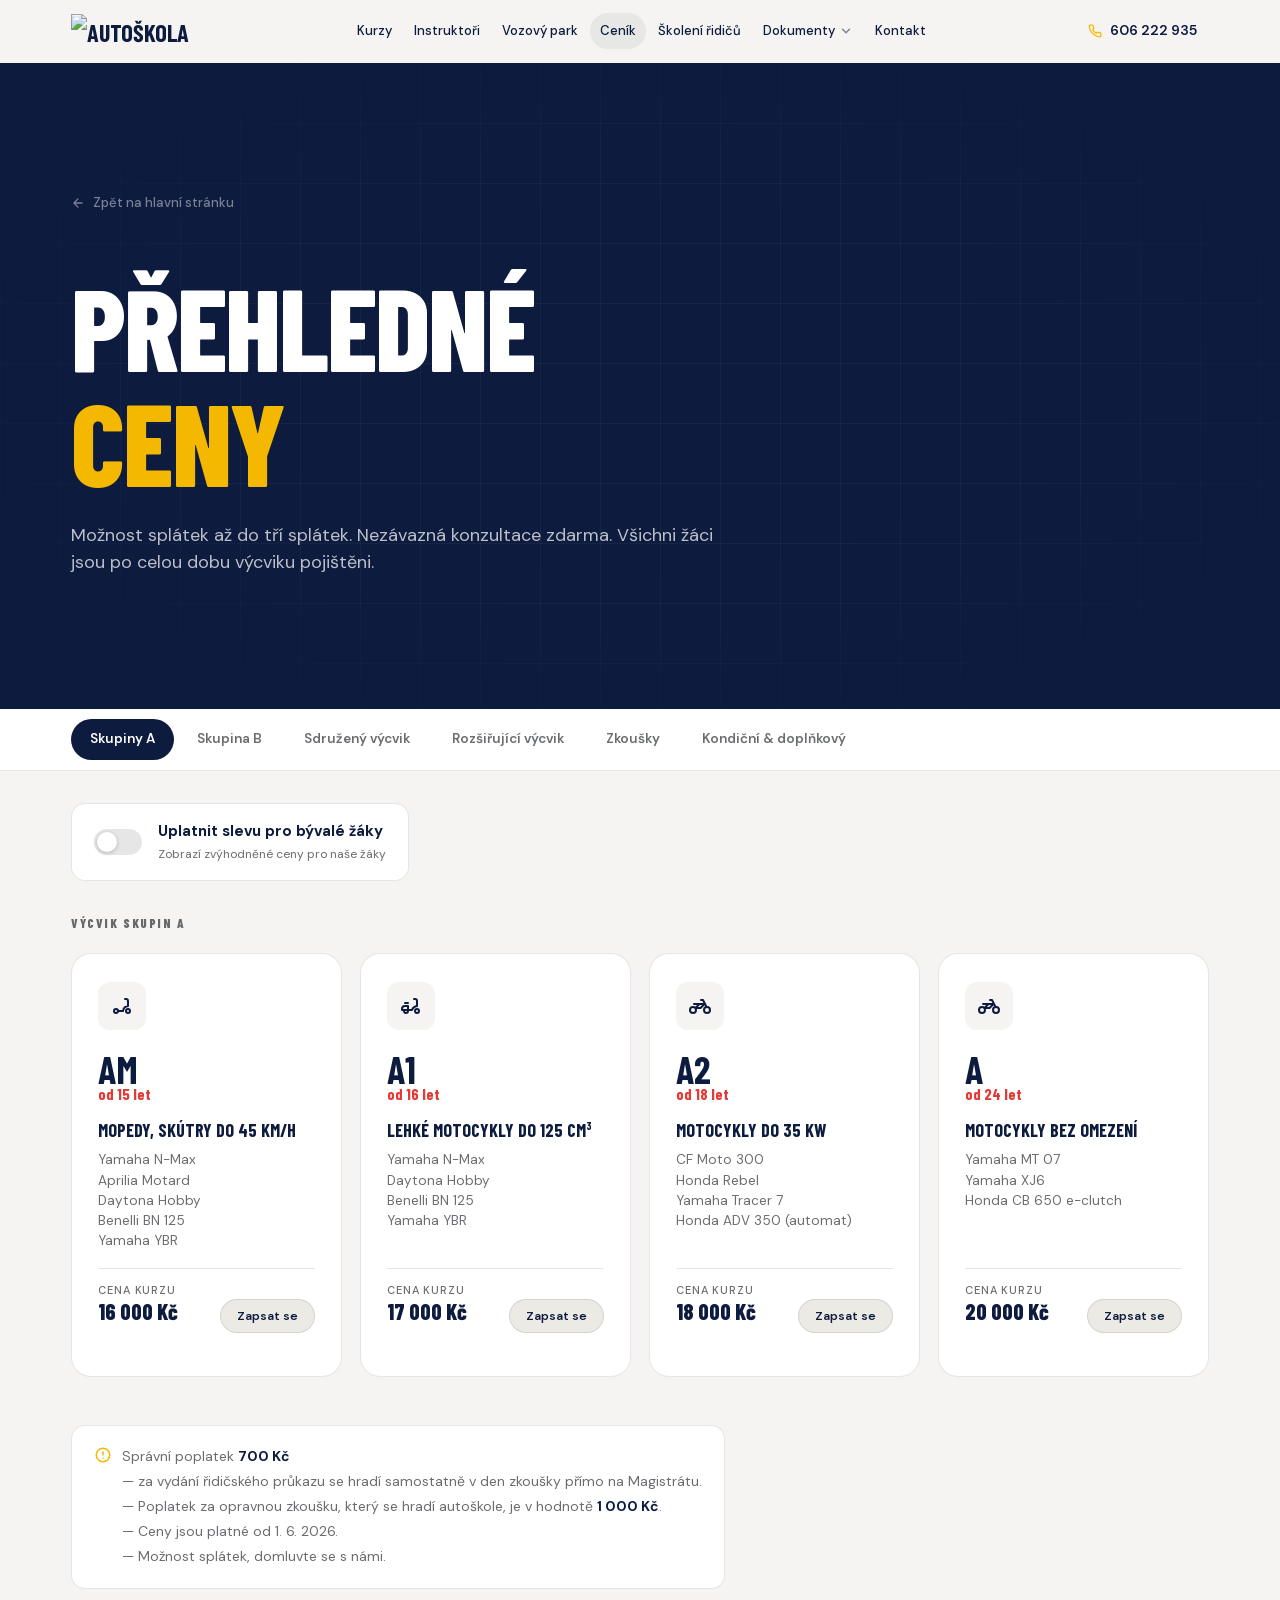
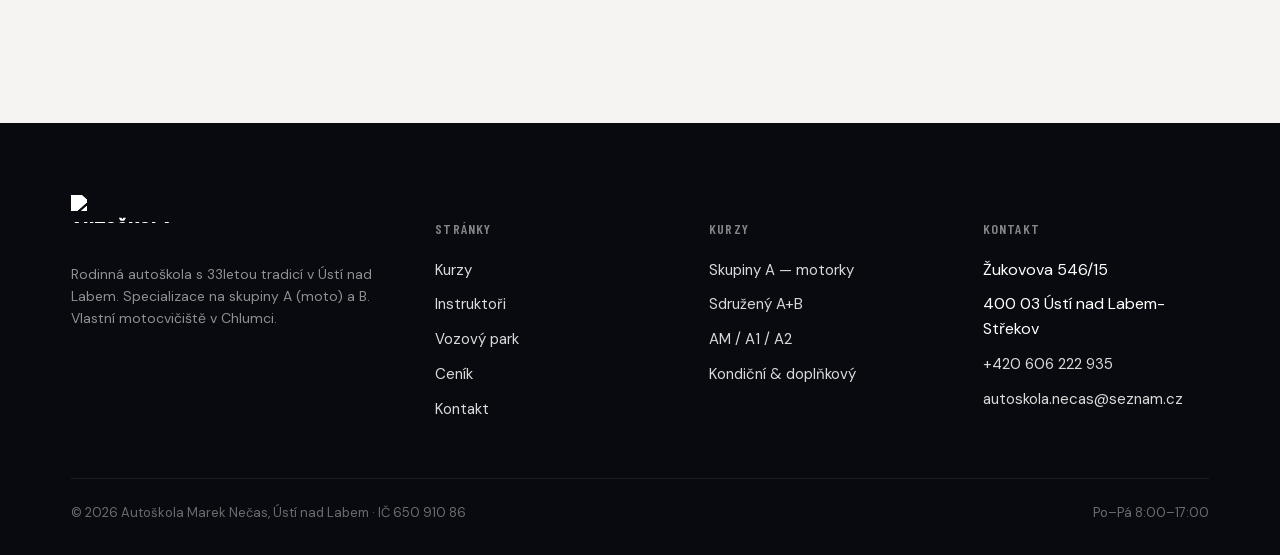
==== commit a50ab31f: "Update fee descriptions for retake exams in cenik.html and index.html" ====
--- a/cenik.html
+++ b/cenik.html
@@ -695,7 +695,7 @@
       <span style="line-height:1.8">
         Správní poplatek <strong style="color:var(--ink)">700&nbsp;Kč</strong><br>
         — za vydání řidičského průkazu se hradí samostatně v&nbsp;den zkoušky přímo na Magistrátu.<br>
-        — Opravná zkouška při neúspěchu je za poplatek <strong style="color:var(--ink)">1&nbsp;000&nbsp;Kč</strong>.<br>
+        — Poplatek za opravnou zkoušku, který se hradí autoškole, je v&nbsp;hodnotě <strong style="color:var(--ink)">1&nbsp;000&nbsp;Kč</strong>.<br>
         — Ceny jsou platné od 1.&nbsp;6.&nbsp;2026.<br>
         — Možnost splátek, domluvte se s&nbsp;námi.
       </span>
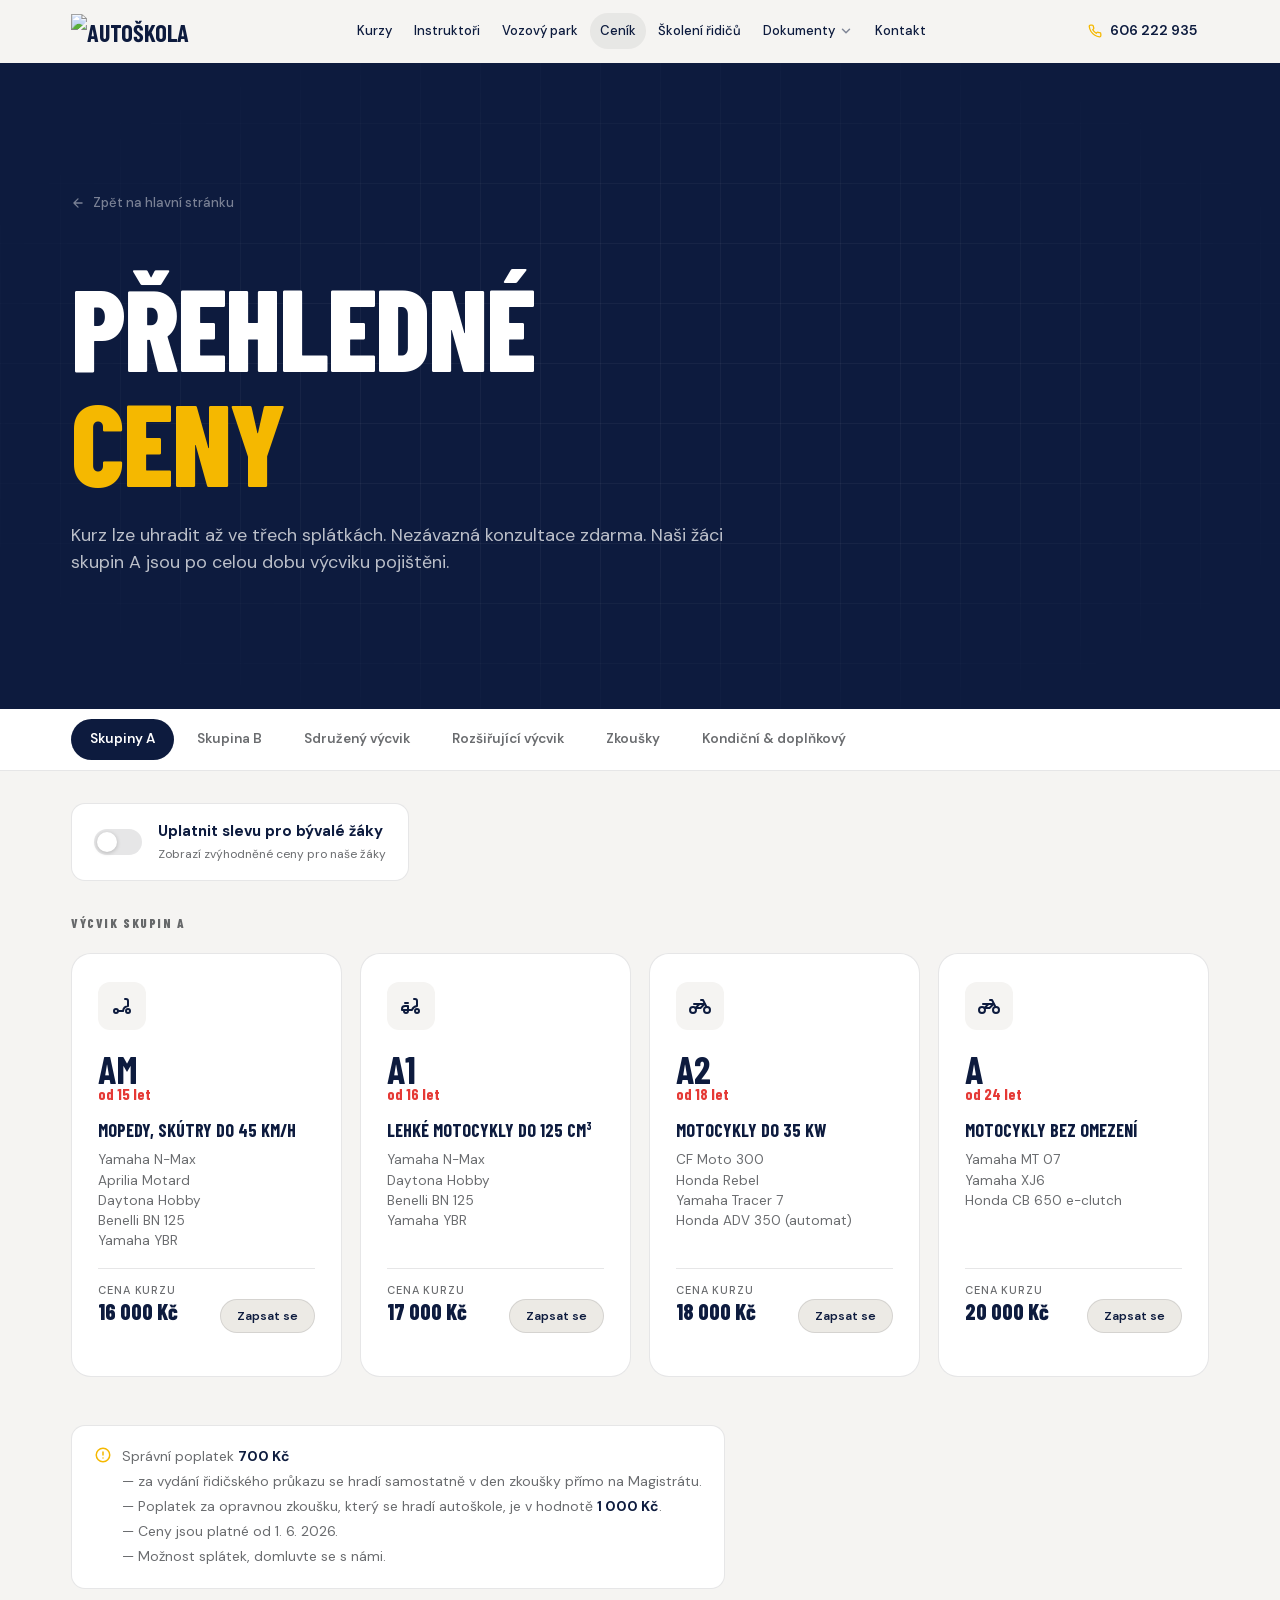
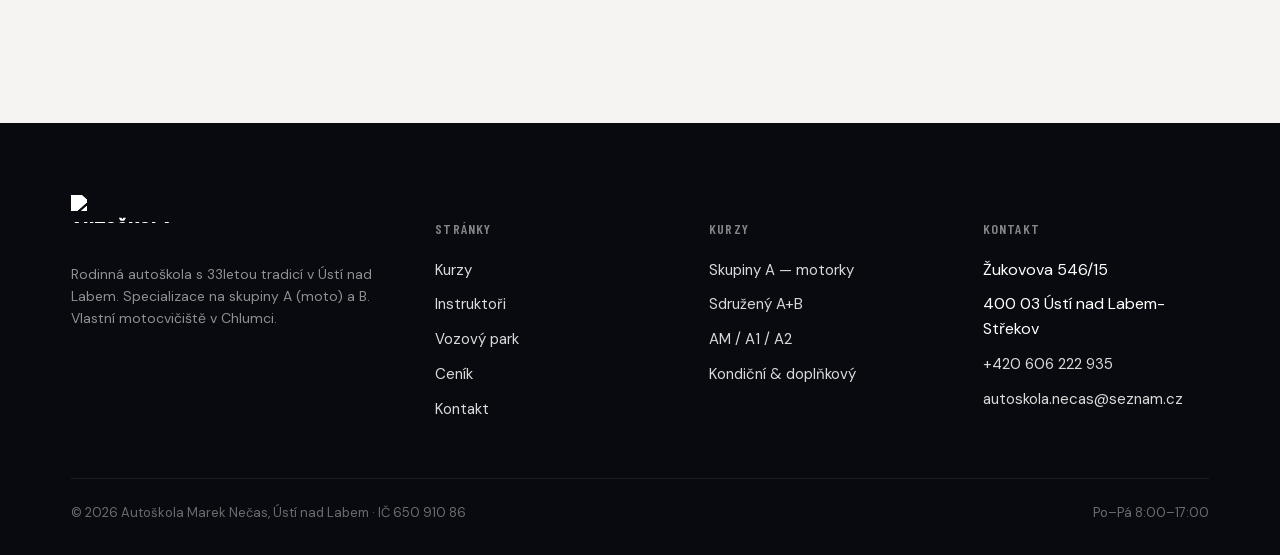
==== commit 7aae1002: "Update course age requirements and add new driver training options in cenik.html and index.html" ====
--- a/cenik.html
+++ b/cenik.html
@@ -275,7 +275,7 @@
         Zpět na hlavní stránku
       </a>
       <h1 data-anim="up" data-delay="2">Přehledné<br/><span class="accent">ceny</span></h1>
-      <p class="page-hero__lead" data-anim="up" data-delay="3">Možnost splátek až do tří splátek. Nezávazná konzultace zdarma. Všichni žáci jsou po celou dobu výcviku pojištěni.</p>
+      <p class="page-hero__lead" data-anim="up" data-delay="3">Kurz lze uhradit až ve třech splátkách. Nezávazná konzultace zdarma. Naši žáci skupin A jsou po celou dobu výcviku pojištěni.</p>
     </div>
   </div>
 </section>
@@ -368,7 +368,7 @@
           <div>
             <div class="course__icons"><div class="course__icon"><i class="ti ti-car"></i></div></div>
             <div class="course__group">B</div>
-            <div style="font-size:16px;font-weight:700;font-family:var(--f-display);color:#E53935;margin:-6px 0 6px">od 18 let</div>
+            <div style="font-size:16px;font-weight:700;font-family:var(--f-display);color:#E53935;margin:-6px 0 6px">od 17 let</div>
             <div class="course__name">Osobní automobily</div>
             <p class="course__desc">Toyota Aygo, Citroën C3 · automat Toyota Corolla k&nbsp;dispozici · vozidla do 3,5&nbsp;t</p>
             <div class="course__foot">
@@ -389,7 +389,7 @@
       <div class="courses__grid">
         <article class="course course--dark" data-anim="up">
           <div class="course__icons"><div class="course__icon"><i class="ti ti-moped"></i></div><span class="course__icons-sep">+</span><div class="course__icon"><i class="ti ti-car"></i></div></div>
-          <div class="course__group">A1+B <span class="age">od 18 let</span></div>
+          <div class="course__group">A1+B <span class="age">od 17 let</span></div>
           <div class="course__name">A1 + osobní automobil</div>
           <p class="course__desc">A1 (125&nbsp;cm³) + Toyota Aygo, Citroën C3 · automat Corolla k&nbsp;dispozici</p>
           <div class="course__foot">
@@ -584,6 +584,32 @@
 
     <!-- Panel: Kondiční & doplňkový -->
     <div class="price-panel" id="pnl-kondicni">
+      <div class="price-cat" data-anim="fade">
+        <span class="price-cat__label">Školení začínajících řidičů</span>
+      </div>
+      <div class="courses__grid">
+        <article class="course" data-anim="up">
+          <div class="course__icon"><i class="ti ti-user-check"></i></div>
+          <div class="course__group" style="font-size:26px">A nebo B</div>
+          <div class="course__name">Školení začínajících řidičů — jedna skupina</div>
+          <p class="course__desc">Ze zákona povinné pro řidiče začátečníky, kterým byl v&nbsp;prvních 2&nbsp;letech od udělení řidičáku zaznamenán přestupek se 6&nbsp;body · 1&nbsp;h teorie + 3&nbsp;h jízd v&nbsp;provozu</p>
+          <div class="course__foot">
+            <div class="course__price"><small>cena kurzu</small>4 000 Kč</div>
+            <a href="index.html#contactForm" class="course__more">Objednat</a>
+          </div>
+        </article>
+        <article class="course" data-anim="up" data-delay="1">
+          <div class="course__icon"><i class="ti ti-user-check"></i></div>
+          <div class="course__group" style="font-size:26px">A+B</div>
+          <div class="course__name">Školení začínajících řidičů — obě skupiny</div>
+          <p class="course__desc">Totéž zákonem povinné školení pro řidiče začátečníky, kteří mají oprávnění skupin A i&nbsp;B · nutno absolvovat do 3&nbsp;měsíců od výzvy úřadu</p>
+          <div class="course__foot">
+            <div class="course__price"><small>cena kurzu</small>6 000 Kč</div>
+            <a href="index.html#contactForm" class="course__more">Objednat</a>
+          </div>
+        </article>
+      </div>
+
       <div class="price-cat" data-anim="fade">
         <span class="price-cat__label">Kondiční &amp; doplňkový výcvik</span>
       </div>
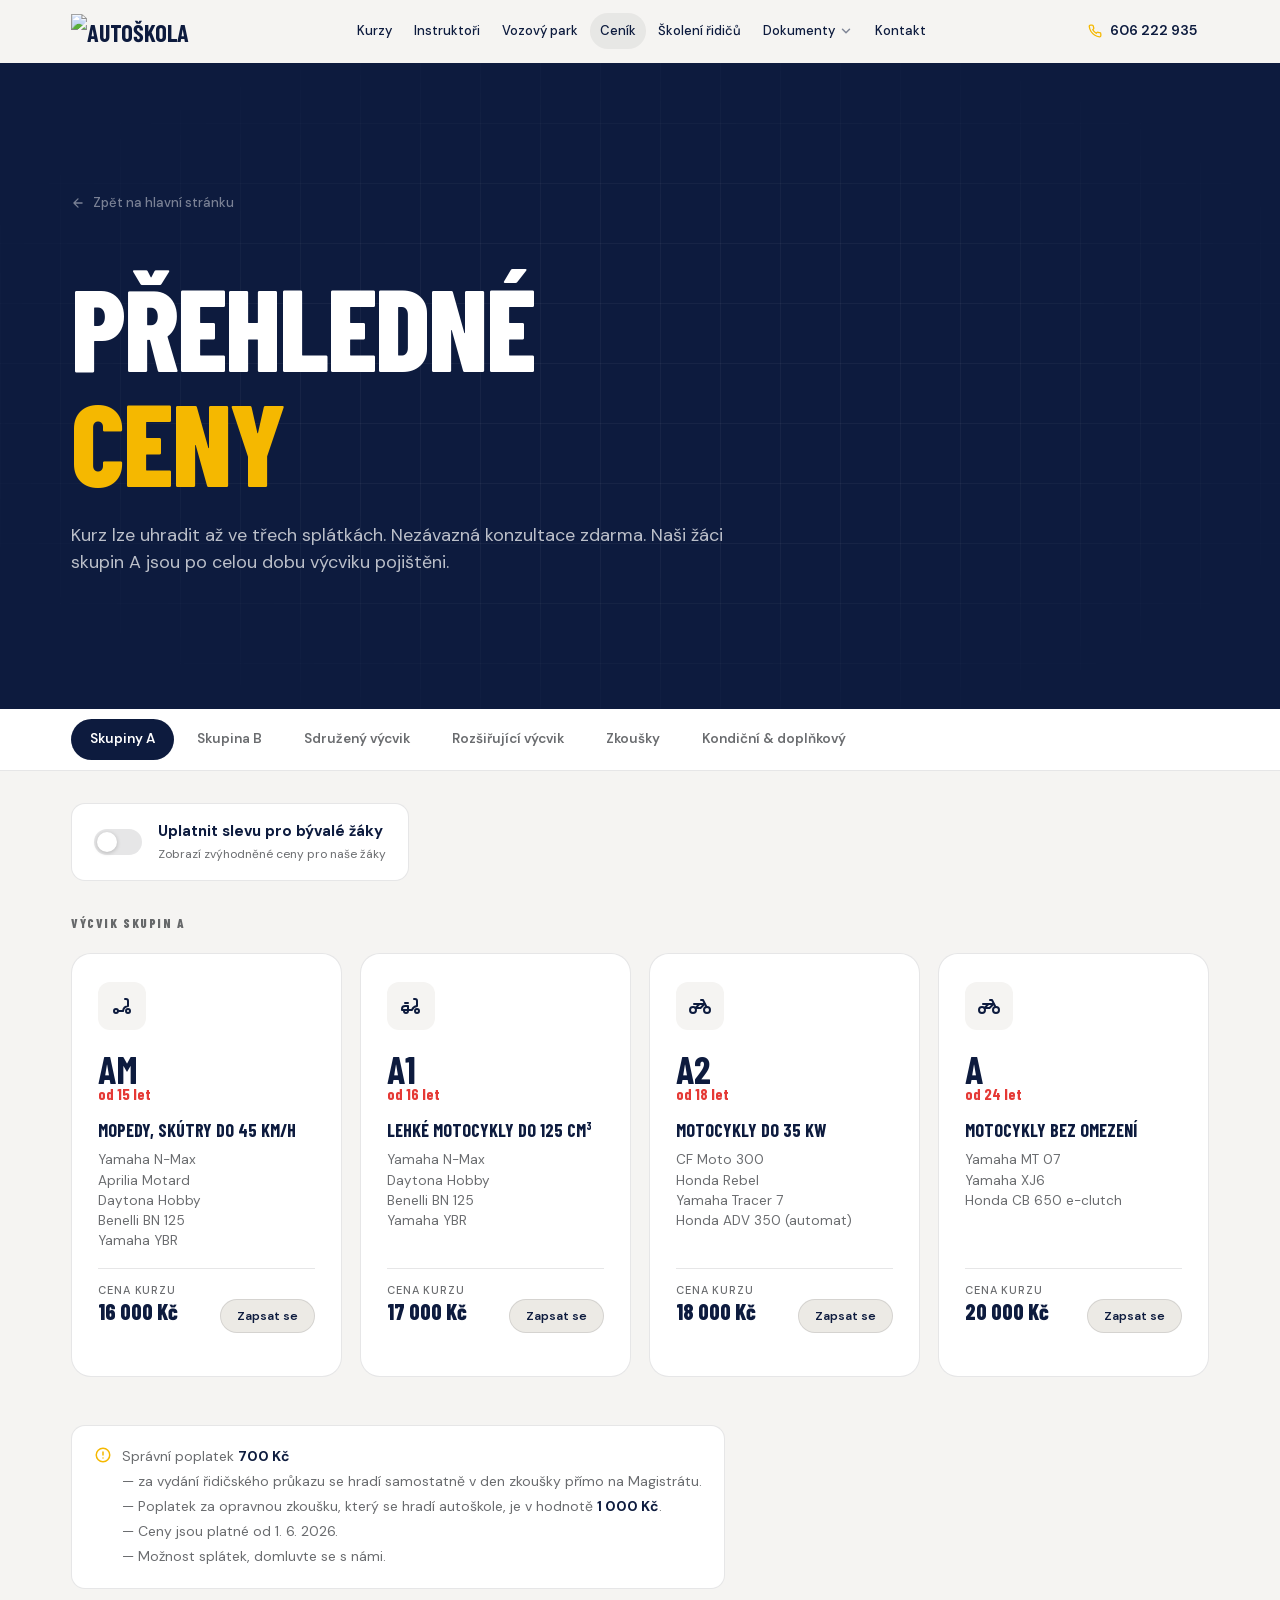
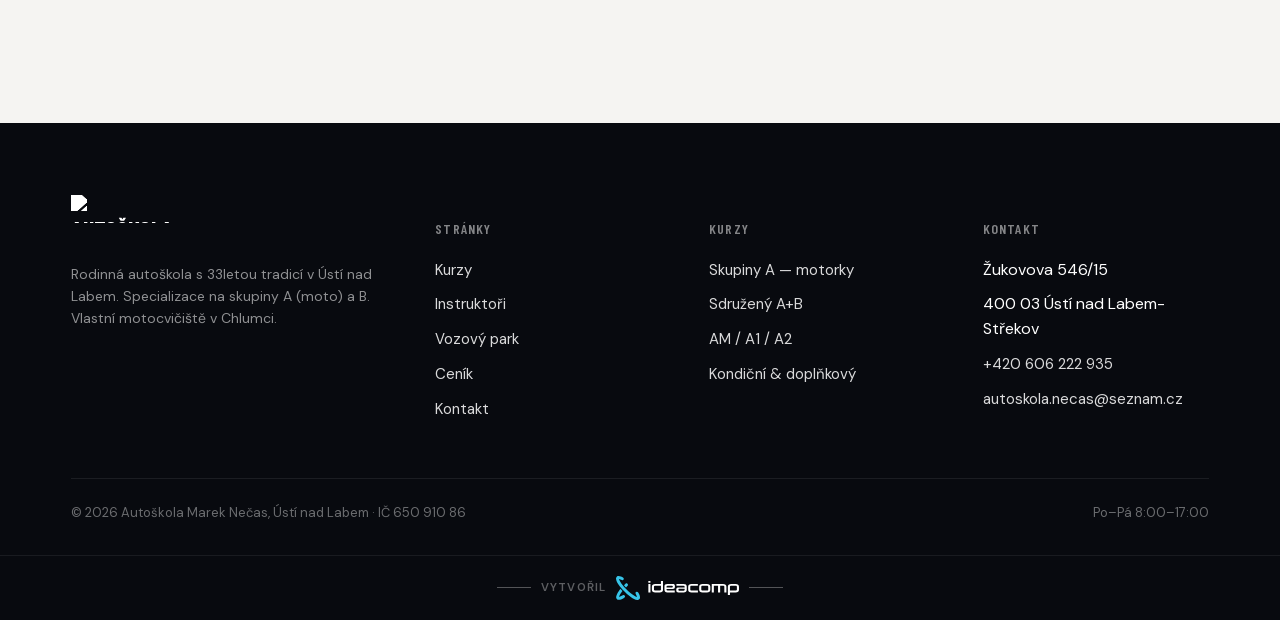
==== commit 198633c2: "Add footer credit bar with Ideacomp logo to multiple HTML files" ====
--- a/cenik.html
+++ b/cenik.html
@@ -749,6 +749,12 @@
       <span>Po–Pá 8:00–17:00</span>
     </div>
   </div>
+  <div class="footer-credit-bar">
+    <span class="fcb-dash"></span>
+    <span class="fcb-label">Vytvořil</span>
+    <a class="fcb-logo-link" href="https://ideacomp.cz" target="_blank" rel="noopener" aria-label="ideacomp.cz"><svg viewBox="0 0 650.03 126.85" role="img" aria-label="Ideacomp" class="fcb-logo"><g fill="#37c4e8" transform="translate(-442.68 -338.77)"><path d="M569.66,453.24c-.15,3.6-1.94,6.79-4.58,9.03-1.11.95-2.36,1.73-3.71,2.29-1.88.8-3.94,1.17-6.01,1.03-12.25-.73-22.92-7.75-32.82-14.35-15.09-10.8-29.13-23.08-41.83-36.61-3.65-3.88-7.19-7.87-10.6-11.95-4.03-4.81-7.9-9.76-11.59-14.83-7.12-10.3-14.75-21.32-15.75-34.19-.46-3.76.87-7.47,3.27-10.24,1.71-1.98,3.96-3.48,6.5-4.19.97-.28,1.98-.44,3.03-.46,9.23-.02,18.25,3.75,25.63,9.1,3.43,2.48,3.22,7.38.95,10.48-1.1,1.5-2.69,2.58-4.58,2.76-.69.07-1.43.01-2.2-.19-3.39-.99-6.64-2.36-9.88-3.71-2.4-.99-4.8-1.97-7.26-2.79.8,2.32,1.7,4.59,2.69,6.81,5.03,11.28,12.39,21.32,20.45,30.74,3.47,4.05,7.06,7.99,10.65,11.87.9.96,1.79,1.92,2.67,2.87,15.45,15.21,31.68,30.96,51.52,40.18,2.56,1.2,5.18,2.28,7.87,3.24-.6-1.96-1.33-3.86-2.13-5.74-2.24-5.25-5.02-10.28-6.7-15.74.08-1.18.44-2.25.99-3.18,1.26-2.11,3.52-3.52,5.9-3.89,2.65-.42,5.42.44,7.08,3.04,5.75,8.35,10.77,18.2,10.42,28.62Z"></path><path d="M487.9,451.98c-9.07,6.82-19.92,12.74-31.52,12.77-8.52.05-14.34-8.75-12.7-16.72,1.82-11.31,7.73-21.14,14.33-30.41h0c2.11-2.97,4.29-5.87,6.43-8.75.37-.43.77-.88,1.18-1.35.27-.3.54-.61.82-.92,3.45,4.08,7.01,8.06,10.69,11.95-2.48,2.8-4.85,5.71-6.93,8.65-1.36,1.93-2.61,3.86-3.66,5.78-.01.02-.02.04-.03.06-3.14,5.2-5.91,10.6-7.89,16.4,8-2.4,15.02-7.02,22.65-10.25,7.02-2.67,12.77,8.4,6.62,12.8Z"></path><path d="M504.08,390.65l-8.6,8.63-10.66-11.96,8.24-7.99c2.82-2.74,7.36-2.58,9.98.35l1.31,1.46c2.45,2.74,2.33,6.91-.26,9.51Z"></path><path d="M469.65,427.87c-1.29,1.88-2.56,3.77-3.77,5.7,1.09-1.89,2.37-3.8,3.77-5.7Z"></path></g><g fill="currentColor" transform="translate(-95.65 -469.97)"><path d="M277.68,505.15h-11.05v-9.34h11.05v9.34ZM277.75,556.59h-11.04v-44.18h11.04v44.18Z"></path><path d="M344.09,541.99c0,9.71-6,14.6-17.94,14.6h-22.91c-11.93,0-17.94-4.89-17.94-14.6v-14.9c0-9.78,6-14.68,17.94-14.68h29.87v-16.6h10.97v46.18ZM304.58,521.23c-5.34,0-8.23,1.26-8.23,5.71v14.53c0,4.37,2.82,5.78,8.08,5.78h20.61c5.34,0,8.08-1.41,8.08-5.78v-20.24h-28.54Z"></path><path d="M407.03,528.2c0,6.6-3.78,9.93-11.27,9.93h-32.99v3.71c0,3.63,1.85,5.41,5.63,5.41h37.81v9.34h-38.77c-10.45,0-15.72-4.52-15.72-13.49v-18.24c0-8.3,5.26-12.45,15.72-12.45h28.32c7.49,0,11.27,3.41,11.27,10.23v5.56ZM391.47,530.87c3.04,0,4.52-1.48,4.52-4.37v-.82c0-2.96-1.48-4.45-4.52-4.45h-19.5c-5.56,0-9.19.37-9.19,4.82v4.82h28.69Z"></path><path d="M469.53,544.58c0,8.01-5.41,12.01-16.31,12.01h-26.83c-8.08,0-12.16-3.41-12.16-10.3v-5.78c0-6.89,4.08-10.3,12.16-10.3h32.1v-3.93c0-3.41-2.08-5.11-6.23-5.11h-37.14v-8.75h38.1c10.9,0,16.31,4.37,16.31,13.19v18.98ZM429.79,537.61c-3.04,0-4.52,1.48-4.52,4.52v.89c0,3.04,1.48,4.6,4.52,4.6h19.5c5.56,0,9.19-.37,9.19-4.97v-5.04h-28.69Z"></path><path d="M528.39,521.23h-33.28c-5.56,0-6.89,2.59-6.89,6.97v13.27c0,3.85,2.3,5.78,6.89,5.78h33.58v9.34h-33.58c-11.93,0-17.94-4.89-17.94-14.6v-14.9c0-9.78,6-14.68,17.94-14.68h33.28v8.82Z"></path><path d="M594.14,542.14c0,9.64-6,14.46-17.94,14.46h-22.91c-11.93,0-17.94-4.89-17.94-14.6v-14.9c0-9.78,6-14.68,17.94-14.68h22.91c11.93,0,17.94,4.89,17.94,14.68v15.05ZM554.26,521.23c-6.15,0-7.86,1.93-7.86,6.6v12.75c0,5.12,2.22,6.67,7.86,6.67h20.98c6.15,0,7.93-1.85,7.93-6.52v-12.82c0-4.45-1.85-6.67-6.97-6.67h-21.94Z"></path><path d="M679.24,556.59h-11.04v-29.65c0-3.78-2.3-5.71-6.89-5.71h-15.12v35.36h-11.19v-35.36h-22.16v35.36h-11.04v-44.18h59.52c11.93,0,17.94,4.89,17.94,14.68v29.5Z"></path><path d="M745.67,541.99c0,9.71-6,14.6-17.94,14.6h-29.8v14.38h-11.04v-43.88c0-9.78,6-14.68,17.94-14.68h22.91c11.93,0,17.94,4.89,17.94,14.68v14.9ZM706.01,521.23c-5.34,0-8.08,1.41-8.08,5.78v20.24h28.69c5.26,0,8.01-1.48,8.01-5.71v-14.53c0-3.85-2.3-5.78-6.89-5.78h-21.72Z"></path></g></svg></a>
+    <span class="fcb-dash"></span>
+  </div>
 </footer>
 
 <script src="js/app.js" defer></script>
--- a/css/style.css
+++ b/css/style.css
@@ -332,7 +332,7 @@
 }
 
 /* ── Footer ── */
-.footer { background: #080A0F; color: #fff; padding: 72px 0 32px; position: relative }
+.footer { background: #080A0F; color: #fff; padding: 72px 0 0; position: relative }
 .footer__inner {
   display: grid;
   grid-template-columns: 1.4fr 1fr 1fr 1fr;
@@ -364,6 +364,35 @@
   flex-wrap: wrap;
   font-size: 13px;
   color: rgba(255, 255, 255, .4);
+  padding-bottom: 32px;
+}
+.footer-credit-bar {
+  border-top: 1px solid rgba(255, 255, 255, .07);
+  padding: 20px 24px;
+  display: flex;
+  align-items: center;
+  justify-content: center;
+  gap: 10px;
+  flex-wrap: wrap;
+}
+.footer-credit-bar .fcb-dash { width: 34px; height: 1px; background: rgba(255, 255, 255, .3) }
+.footer-credit-bar .fcb-label {
+  font-size: 11.5px;
+  font-weight: 600;
+  letter-spacing: .1em;
+  text-transform: uppercase;
+  color: rgba(255, 255, 255, .35);
+}
+.footer-credit-bar .fcb-logo-link {
+  display: inline-flex;
+  align-items: center;
+  color: #fff;
+  transition: color .15s ease;
+}
+.footer-credit-bar .fcb-logo-link:hover { color: var(--red-2) }
+.footer-credit-bar .fcb-logo { height: 24px; width: auto; display: block }
+@media (max-width: 600px) {
+  .footer-credit-bar .fcb-dash { width: 20px }
 }
 @media (max-width: 880px) {
   .footer__inner { grid-template-columns: 1fr 1fr; gap: 32px }
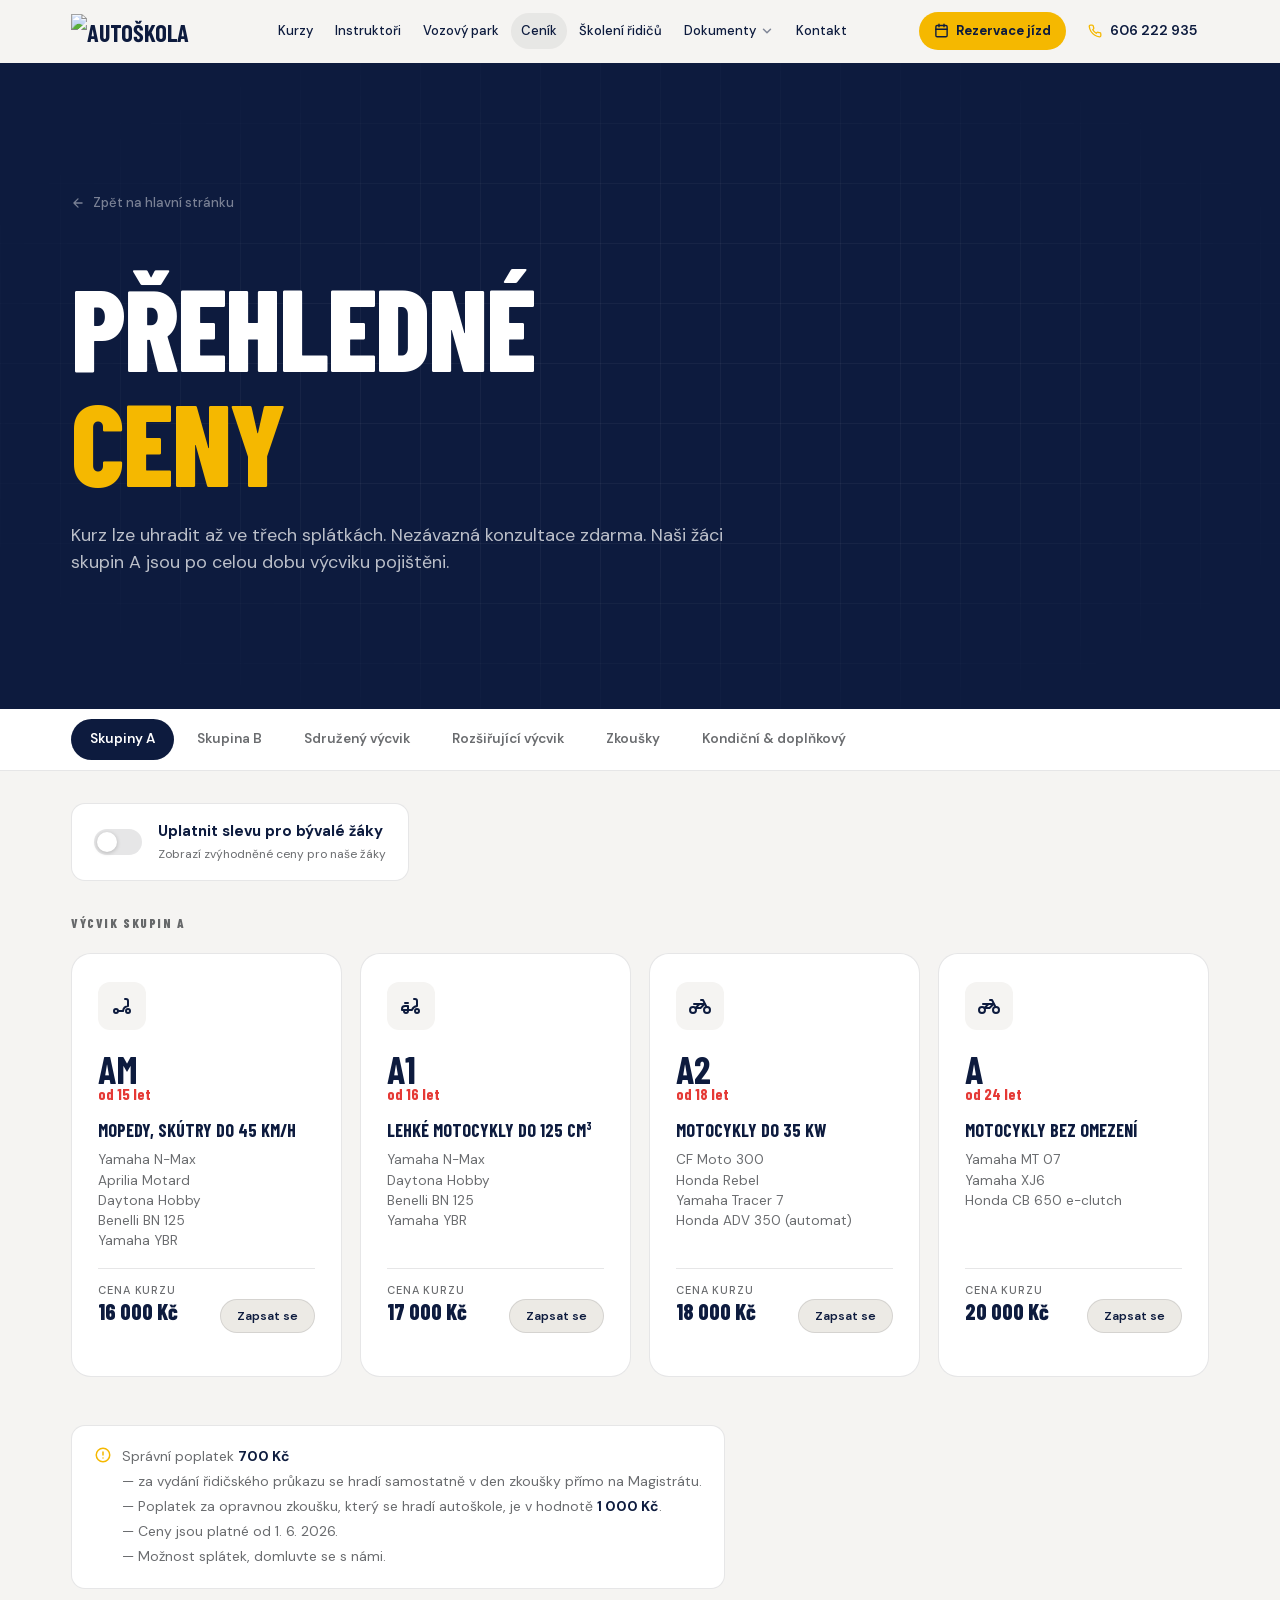
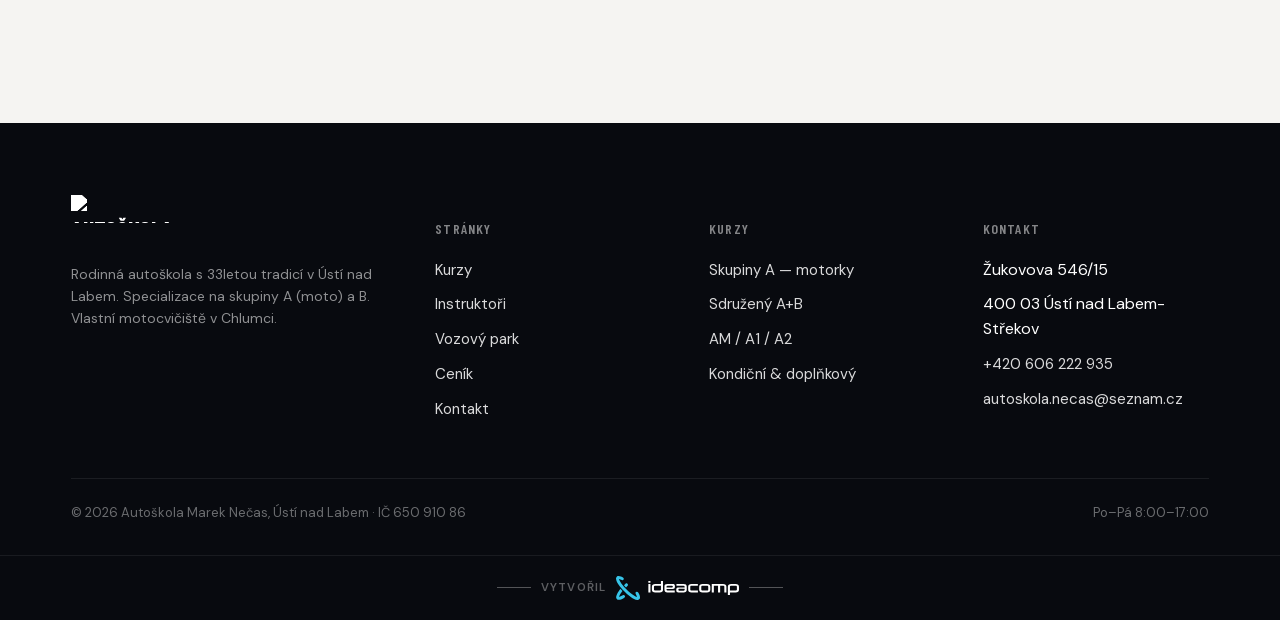
==== commit 8f2dda0d: "Odkaz na rezervační systém v navigaci Poslední bod Fáze 1 plánu — a jediná změna statického webu.  V" ====
--- a/cenik.html
+++ b/cenik.html
@@ -233,6 +233,7 @@
       <a href="index.html#kontakt">Kontakt</a>
     </div>
     <div class="nav__cta">
+      <a href="https://rezervace.autoskolanecas.cz" class="nav__book" aria-label="Rezervace jízd"><svg viewBox="0 0 24 24" fill="none" stroke="currentColor" stroke-width="2.2" stroke-linecap="round" stroke-linejoin="round"><rect x="3" y="4" width="18" height="18" rx="2"/><path d="M16 2v4M8 2v4M3 10h18"/></svg><span>Rezervace jízd</span></a>
       <a href="tel:+420606222935" class="nav__phone">
         <svg viewBox="0 0 24 24" fill="none" stroke="currentColor" stroke-width="2.2" stroke-linecap="round" stroke-linejoin="round"><path d="M22 16.92v3a2 2 0 0 1-2.18 2 19.79 19.79 0 0 1-8.63-3.07 19.5 19.5 0 0 1-6-6A19.79 19.79 0 0 1 2.12 4.18 2 2 0 0 1 4.11 2h3a2 2 0 0 1 2 1.72c.13.96.37 1.9.72 2.81a2 2 0 0 1-.45 2.11L8.09 9.91a16 16 0 0 0 6 6l1.27-1.27a2 2 0 0 1 2.11-.45c.91.35 1.85.59 2.81.72A2 2 0 0 1 22 16.92z"/></svg>
         606 222 935
@@ -252,6 +253,7 @@
     <a href="cenik.html" style="background:var(--paper)">Ceník <svg viewBox="0 0 24 24" width="18" height="18" fill="none" stroke="currentColor" stroke-width="2" stroke-linecap="round"><path d="M5 12h14M13 6l6 6-6 6"/></svg></a>
     <a href="skoleni-ridicu.html">Školení řidičů <svg viewBox="0 0 24 24" width="18" height="18" fill="none" stroke="currentColor" stroke-width="2" stroke-linecap="round"><path d="M5 12h14M13 6l6 6-6 6"/></svg></a>
     <a href="index.html#kontakt">Kontakt <svg viewBox="0 0 24 24" width="18" height="18" fill="none" stroke="currentColor" stroke-width="2" stroke-linecap="round"><path d="M5 12h14M13 6l6 6-6 6"/></svg></a>
+    <a href="https://rezervace.autoskolanecas.cz" style="margin-top:8px; background:var(--red); color:var(--ink);">Rezervace jízd <svg viewBox="0 0 24 24" width="18" height="18" fill="none" stroke="currentColor" stroke-width="2" stroke-linecap="round"><path d="M5 12h14M13 6l6 6-6 6"/></svg></a>
     <a href="tel:+420606222935" style="margin-top:8px; background:var(--red); color:var(--ink);">Zavolat: 606 222 935 <svg viewBox="0 0 24 24" width="18" height="18" fill="none" stroke="currentColor" stroke-width="2" stroke-linecap="round"><path d="M22 16.92v3a2 2 0 0 1-2.18 2 19.79 19.79 0 0 1-8.63-3.07 19.5 19.5 0 0 1-6-6A19.79 19.79 0 0 1 2.12 4.18 2 2 0 0 1 4.11 2h3a2 2 0 0 1 2 1.72c.13.96.37 1.9.72 2.81a2 2 0 0 1-.45 2.11L8.09 9.91a16 16 0 0 0 6 6l1.27-1.27a2 2 0 0 1 2.11-.45c.91.35 1.85.59 2.81.72A2 2 0 0 1 22 16.92z"/></svg></a>
   </div>
 </div>
--- a/css/style.css
+++ b/css/style.css
@@ -246,6 +246,35 @@
 }
 .nav__phone svg { width: 14px; height: 14px; color: var(--red) }
 .nav__phone:hover { background: rgba(15, 17, 23, .06) }
+/* Rezervace jízd — vstup do rezervačního systému na subdoméně.
+   Vyplněné tlačítko, ne další odkaz v řadě: přihlašuje se sem opakovaně
+   každý žák, kdežto ostatní položky v navigaci čte člověk jednou. Žlutá
+   na bílé má kontrast ~1,9 : 1, takže smí být jen výplň s tmavým textem. */
+.nav__book {
+  display: inline-flex;
+  align-items: center;
+  gap: 7px;
+  font-size: 13px;
+  font-weight: 700;
+  text-decoration: none;
+  color: var(--ink);
+  background: var(--red);
+  padding: 9px 15px;
+  border-radius: 999px;
+  white-space: nowrap;
+  transition: background .15s ease;
+}
+.nav__book svg { width: 15px; height: 15px }
+.nav__book:hover { background: var(--red-2) }
+/* V průhledné hlavičce nad fotkou zůstává tlačítko stejné — je to jediný
+   prvek, který má být vidět vždycky. */
+.nav.is-transparent .nav__book { color: var(--ink) }
+@media (max-width: 420px) {
+  /* Na nejužších telefonech ustoupí popisek ikoně, ať se vejde burger. */
+  .nav__book span { display: none }
+  .nav__book { padding: 9px 11px }
+}
+
 .nav__burger {
   display: none;
   width: 42px;
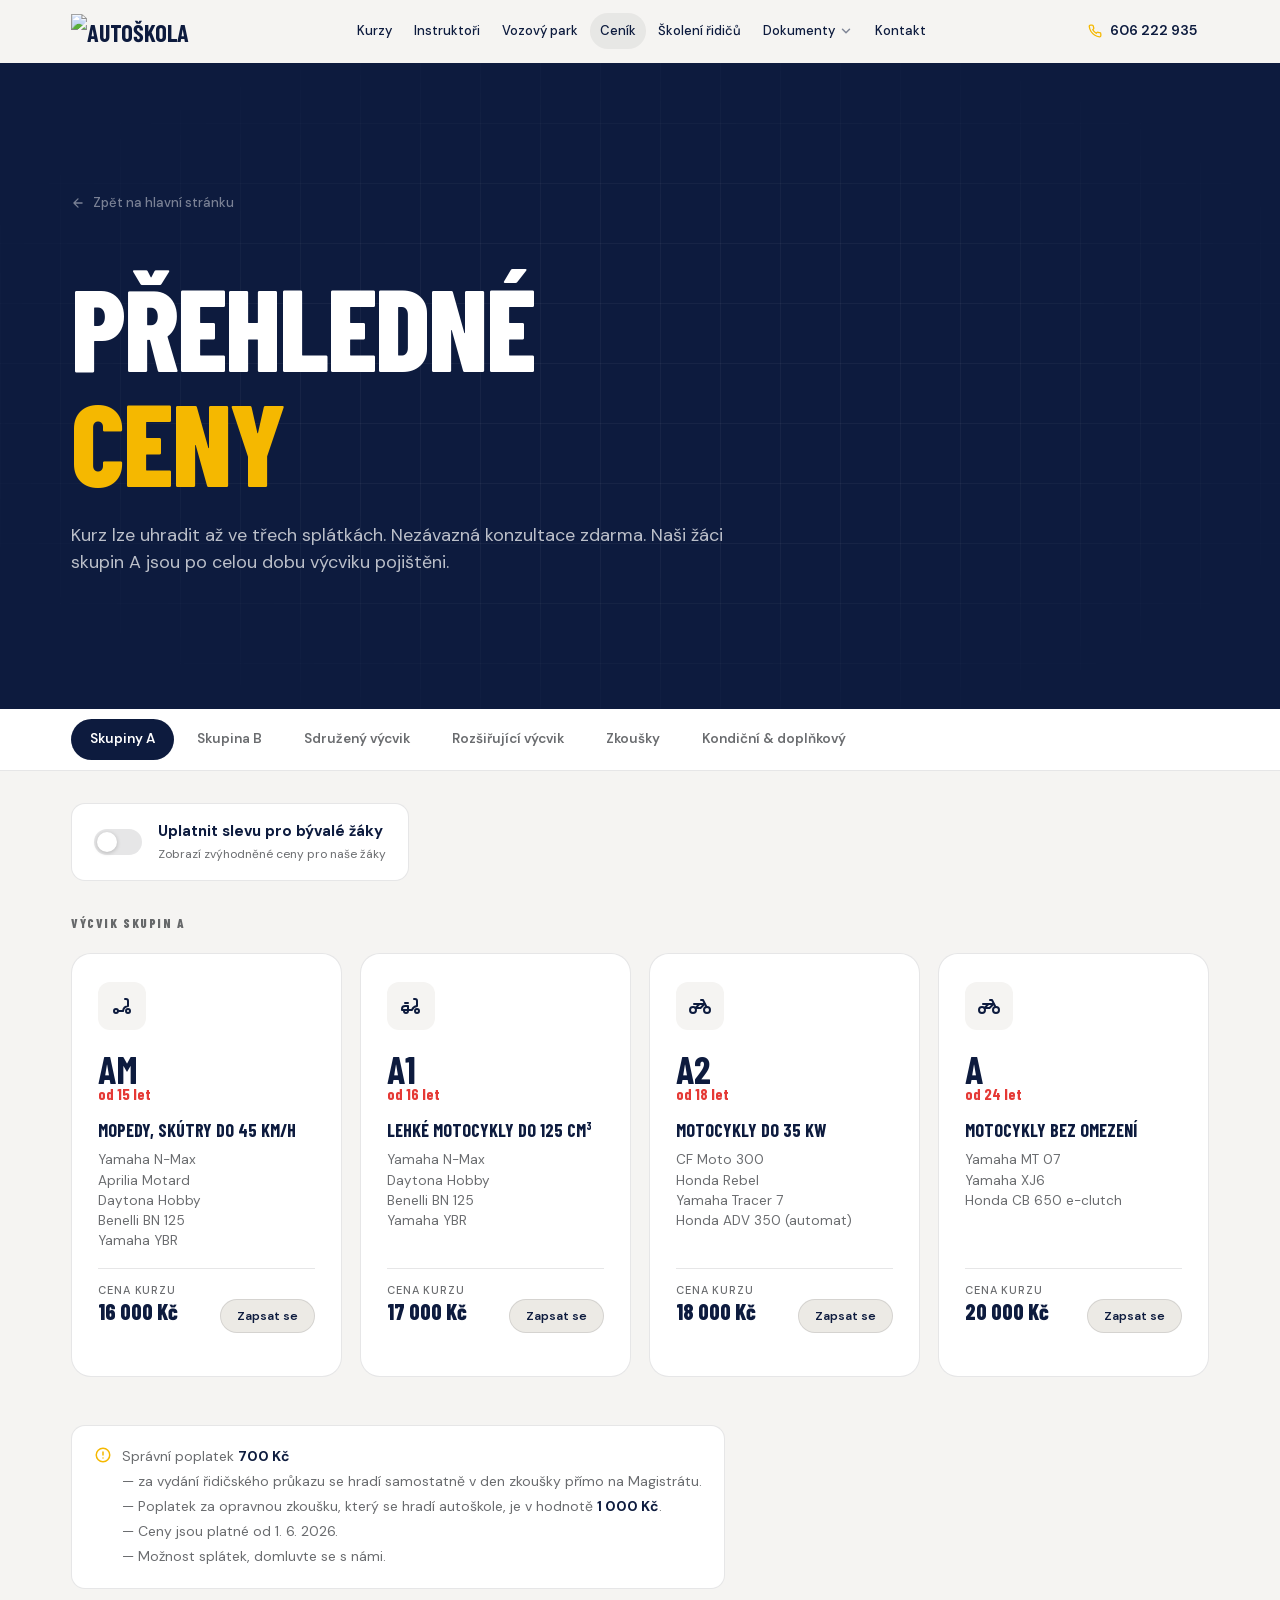
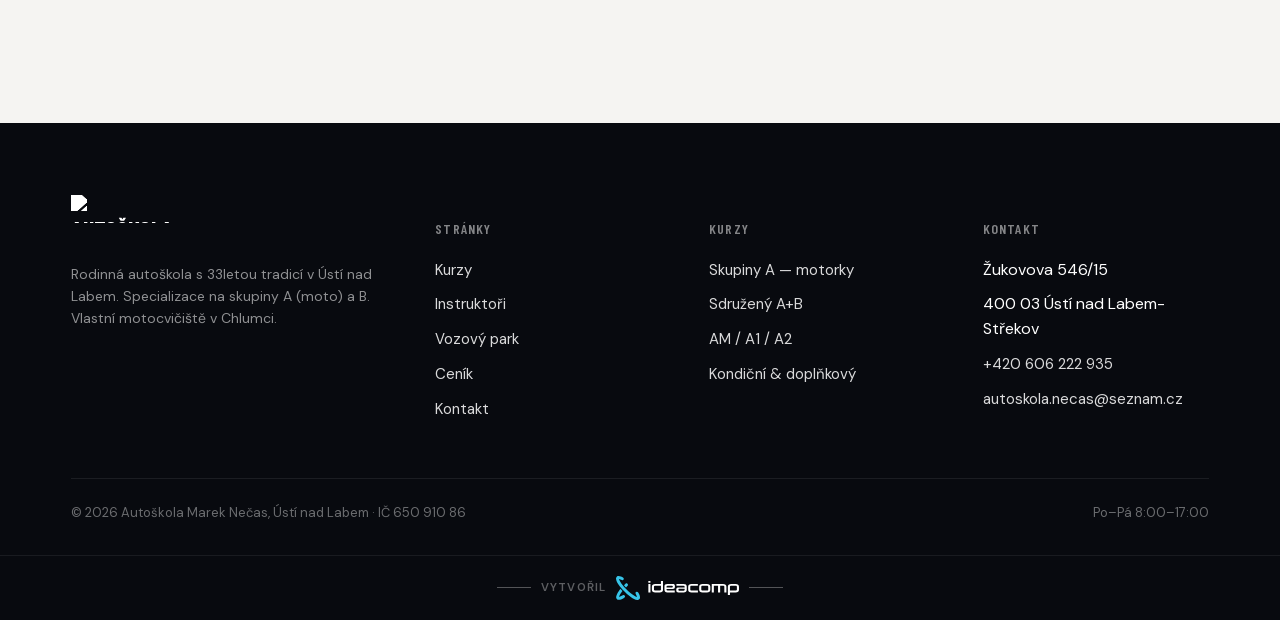
==== commit 77643d69: "Remove reservation links from multiple HTML files" ====
--- a/cenik.html
+++ b/cenik.html
@@ -233,7 +233,6 @@
       <a href="index.html#kontakt">Kontakt</a>
     </div>
     <div class="nav__cta">
-      <a href="https://rezervace.autoskolanecas.cz" class="nav__book" aria-label="Rezervace jízd"><svg viewBox="0 0 24 24" fill="none" stroke="currentColor" stroke-width="2.2" stroke-linecap="round" stroke-linejoin="round"><rect x="3" y="4" width="18" height="18" rx="2"/><path d="M16 2v4M8 2v4M3 10h18"/></svg><span>Rezervace jízd</span></a>
       <a href="tel:+420606222935" class="nav__phone">
         <svg viewBox="0 0 24 24" fill="none" stroke="currentColor" stroke-width="2.2" stroke-linecap="round" stroke-linejoin="round"><path d="M22 16.92v3a2 2 0 0 1-2.18 2 19.79 19.79 0 0 1-8.63-3.07 19.5 19.5 0 0 1-6-6A19.79 19.79 0 0 1 2.12 4.18 2 2 0 0 1 4.11 2h3a2 2 0 0 1 2 1.72c.13.96.37 1.9.72 2.81a2 2 0 0 1-.45 2.11L8.09 9.91a16 16 0 0 0 6 6l1.27-1.27a2 2 0 0 1 2.11-.45c.91.35 1.85.59 2.81.72A2 2 0 0 1 22 16.92z"/></svg>
         606 222 935
@@ -253,7 +252,6 @@
     <a href="cenik.html" style="background:var(--paper)">Ceník <svg viewBox="0 0 24 24" width="18" height="18" fill="none" stroke="currentColor" stroke-width="2" stroke-linecap="round"><path d="M5 12h14M13 6l6 6-6 6"/></svg></a>
     <a href="skoleni-ridicu.html">Školení řidičů <svg viewBox="0 0 24 24" width="18" height="18" fill="none" stroke="currentColor" stroke-width="2" stroke-linecap="round"><path d="M5 12h14M13 6l6 6-6 6"/></svg></a>
     <a href="index.html#kontakt">Kontakt <svg viewBox="0 0 24 24" width="18" height="18" fill="none" stroke="currentColor" stroke-width="2" stroke-linecap="round"><path d="M5 12h14M13 6l6 6-6 6"/></svg></a>
-    <a href="https://rezervace.autoskolanecas.cz" style="margin-top:8px; background:var(--red); color:var(--ink);">Rezervace jízd <svg viewBox="0 0 24 24" width="18" height="18" fill="none" stroke="currentColor" stroke-width="2" stroke-linecap="round"><path d="M5 12h14M13 6l6 6-6 6"/></svg></a>
     <a href="tel:+420606222935" style="margin-top:8px; background:var(--red); color:var(--ink);">Zavolat: 606 222 935 <svg viewBox="0 0 24 24" width="18" height="18" fill="none" stroke="currentColor" stroke-width="2" stroke-linecap="round"><path d="M22 16.92v3a2 2 0 0 1-2.18 2 19.79 19.79 0 0 1-8.63-3.07 19.5 19.5 0 0 1-6-6A19.79 19.79 0 0 1 2.12 4.18 2 2 0 0 1 4.11 2h3a2 2 0 0 1 2 1.72c.13.96.37 1.9.72 2.81a2 2 0 0 1-.45 2.11L8.09 9.91a16 16 0 0 0 6 6l1.27-1.27a2 2 0 0 1 2.11-.45c.91.35 1.85.59 2.81.72A2 2 0 0 1 22 16.92z"/></svg></a>
   </div>
 </div>
--- a/css/style.css
+++ b/css/style.css
@@ -246,35 +246,6 @@
 }
 .nav__phone svg { width: 14px; height: 14px; color: var(--red) }
 .nav__phone:hover { background: rgba(15, 17, 23, .06) }
-/* Rezervace jízd — vstup do rezervačního systému na subdoméně.
-   Vyplněné tlačítko, ne další odkaz v řadě: přihlašuje se sem opakovaně
-   každý žák, kdežto ostatní položky v navigaci čte člověk jednou. Žlutá
-   na bílé má kontrast ~1,9 : 1, takže smí být jen výplň s tmavým textem. */
-.nav__book {
-  display: inline-flex;
-  align-items: center;
-  gap: 7px;
-  font-size: 13px;
-  font-weight: 700;
-  text-decoration: none;
-  color: var(--ink);
-  background: var(--red);
-  padding: 9px 15px;
-  border-radius: 999px;
-  white-space: nowrap;
-  transition: background .15s ease;
-}
-.nav__book svg { width: 15px; height: 15px }
-.nav__book:hover { background: var(--red-2) }
-/* V průhledné hlavičce nad fotkou zůstává tlačítko stejné — je to jediný
-   prvek, který má být vidět vždycky. */
-.nav.is-transparent .nav__book { color: var(--ink) }
-@media (max-width: 420px) {
-  /* Na nejužších telefonech ustoupí popisek ikoně, ať se vejde burger. */
-  .nav__book span { display: none }
-  .nav__book { padding: 9px 11px }
-}
-
 .nav__burger {
   display: none;
   width: 42px;
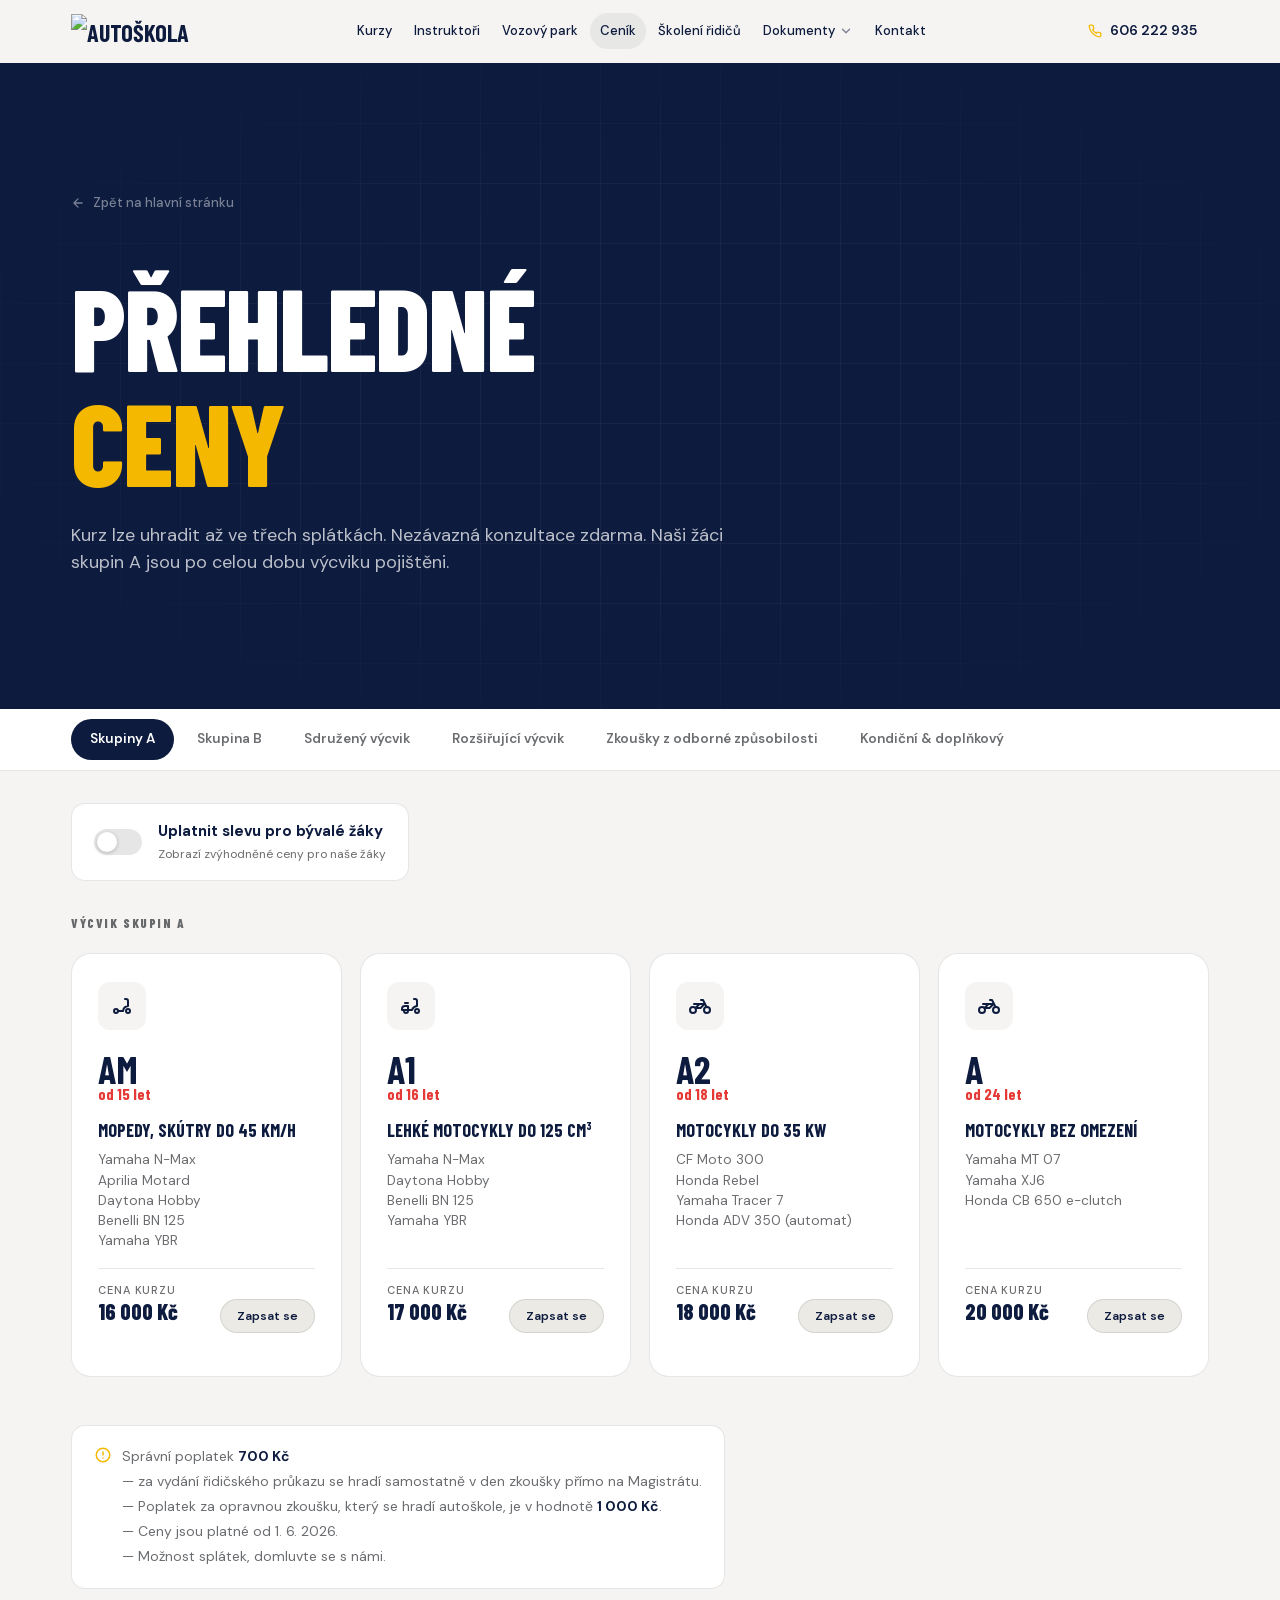
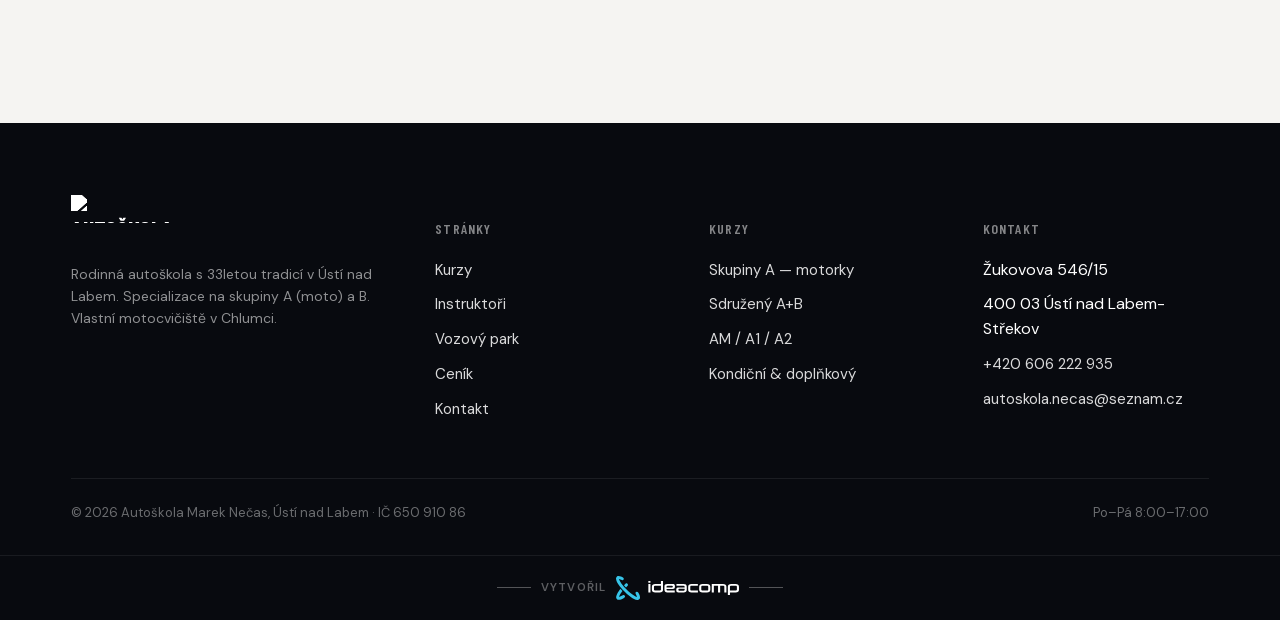
==== commit ac8d5d13: "Ceník: výslovně uvést zkoušky z odborné způsobilosti Co-Authored-By: Claude Opus 5.5 <noreply@anthro" ====
--- a/cenik.html
+++ b/cenik.html
@@ -151,7 +151,7 @@
 /* Category dividers */
 .price-cat{display:flex; align-items:center; flex-wrap:wrap; gap:8px 16px; padding:36px 0 16px; margin-bottom:4px}
 .price-cat:first-child{padding-top:0}
-.price-cat__label{font-family:var(--f-display); font-weight:800; font-size:13px; letter-spacing:.12em; text-transform:uppercase; color:var(--muted); white-space:nowrap}
+.price-cat__label{font-family:var(--f-display); font-weight:800; font-size:13px; letter-spacing:.12em; text-transform:uppercase; color:var(--muted); }
 .price-cat__line{flex:1; min-width:24px; height:1px; background:var(--line)}
 .price-cat__note{font-size:12px; font-weight:500; color:var(--muted); font-style:italic; word-break:break-word}
 
@@ -286,7 +286,7 @@
     <a href="#skupina-b" class="price-nav__link" data-tab="skupina-b">Skupina B</a>
     <a href="#sdruzeny" class="price-nav__link" data-tab="sdruzeny">Sdružený výcvik</a>
     <a href="#rozsirujici" class="price-nav__link" data-tab="rozsirujici">Rozšiřující výcvik</a>
-    <a href="#zkousky" class="price-nav__link" data-tab="zkousky">Zkoušky</a>
+    <a href="#zkousky" class="price-nav__link" data-tab="zkousky">Zkoušky z odborné způsobilosti</a>
     <a href="#kondicni" class="price-nav__link" data-tab="kondicni">Kondiční &amp; doplňkový</a>
   </div>
 </nav>
@@ -519,7 +519,7 @@
         <article class="course" data-anim="up">
           <div class="course__icon"><i class="ti ti-certificate"></i></div>
           <div class="course__group">AM/A1</div>
-          <div class="course__name">Zkouška skupin AM nebo A1</div>
+          <div class="course__name">Zkouška z odborné způsobilosti — skupiny AM nebo A1</div>
           <p class="course__desc">2 jízdy · správní poplatek 700&nbsp;Kč se platí zvlášť na Magistrátu v den zkoušky</p>
           <div class="course__foot">
             <div class="course__price"><small>cena zkoušky</small>6 000 Kč</div>
@@ -528,7 +528,7 @@
         <article class="course" data-anim="up" data-delay="1">
           <div class="course__icon"><i class="ti ti-certificate"></i></div>
           <div class="course__group">A2</div>
-          <div class="course__name">Zkouška skupiny A2</div>
+          <div class="course__name">Zkouška z odborné způsobilosti — skupina A2</div>
           <p class="course__desc">2 jízdy · správní poplatek 700&nbsp;Kč se platí zvlášť na Magistrátu v den zkoušky</p>
           <div class="course__foot">
             <div class="course__price"><small>cena zkoušky</small>6 000 Kč</div>
@@ -537,7 +537,7 @@
         <article class="course" data-anim="up" data-delay="2">
           <div class="course__icon"><i class="ti ti-certificate"></i></div>
           <div class="course__group">A</div>
-          <div class="course__name">Zkouška skupiny A</div>
+          <div class="course__name">Zkouška z odborné způsobilosti — skupina A</div>
           <p class="course__desc">2 jízdy · správní poplatek 700&nbsp;Kč se platí zvlášť na Magistrátu v den zkoušky</p>
           <div class="course__foot">
             <div class="course__price"><small>cena zkoušky</small>6 000 Kč</div>
@@ -546,7 +546,7 @@
         <article class="course" data-anim="up" data-delay="3">
           <div class="course__icon"><i class="ti ti-certificate"></i></div>
           <div class="course__group">B</div>
-          <div class="course__name">Zkouška skupiny B</div>
+          <div class="course__name">Zkouška z odborné způsobilosti — skupina B</div>
           <p class="course__desc">2 jízdy · správní poplatek 700&nbsp;Kč se platí zvlášť na Magistrátu v den zkoušky</p>
           <div class="course__foot">
             <div class="course__price"><small>cena zkoušky</small>6 000 Kč</div>
@@ -555,7 +555,7 @@
         <article class="course course--dark" data-anim="up">
           <div class="course__icons"><div class="course__icon"><i class="ti ti-moped"></i></div><span class="course__icons-sep">+</span><div class="course__icon"><i class="ti ti-car"></i></div></div>
           <div class="course__group" style="font-size:28px">A1+B</div>
-          <div class="course__name">Zkouška sdruženého A1+B</div>
+          <div class="course__name">Zkouška z odborné způsobilosti — sdružený výcvik A1+B</div>
           <p class="course__desc">Zkouška moto i auto v jednom termínu · správní poplatek 700&nbsp;Kč zvlášť</p>
           <div class="course__foot">
             <div class="course__price"><small>cena zkoušky</small>10 000 Kč</div>
@@ -564,7 +564,7 @@
         <article class="course course--dark" data-anim="up" data-delay="1">
           <div class="course__icons"><div class="course__icon"><i class="ti ti-motorbike"></i></div><span class="course__icons-sep">+</span><div class="course__icon"><i class="ti ti-car"></i></div></div>
           <div class="course__group" style="font-size:28px">A2+B</div>
-          <div class="course__name">Zkouška sdruženého A2+B</div>
+          <div class="course__name">Zkouška z odborné způsobilosti — sdružený výcvik A2+B</div>
           <p class="course__desc">Zkouška moto i auto v jednom termínu · správní poplatek 700&nbsp;Kč zvlášť</p>
           <div class="course__foot">
             <div class="course__price"><small>cena zkoušky</small>10 000 Kč</div>
@@ -573,7 +573,7 @@
         <article class="course course--dark" data-anim="up" data-delay="2">
           <div class="course__icons"><div class="course__icon"><i class="ti ti-motorbike"></i></div><span class="course__icons-sep">+</span><div class="course__icon"><i class="ti ti-car"></i></div></div>
           <div class="course__group" style="font-size:28px">A+B</div>
-          <div class="course__name">Zkouška sdruženého A+B</div>
+          <div class="course__name">Zkouška z odborné způsobilosti — sdružený výcvik A+B</div>
           <p class="course__desc">Zkouška moto i auto v jednom termínu · správní poplatek 700&nbsp;Kč zvlášť</p>
           <div class="course__foot">
             <div class="course__price"><small>cena zkoušky</small>10 000 Kč</div>
